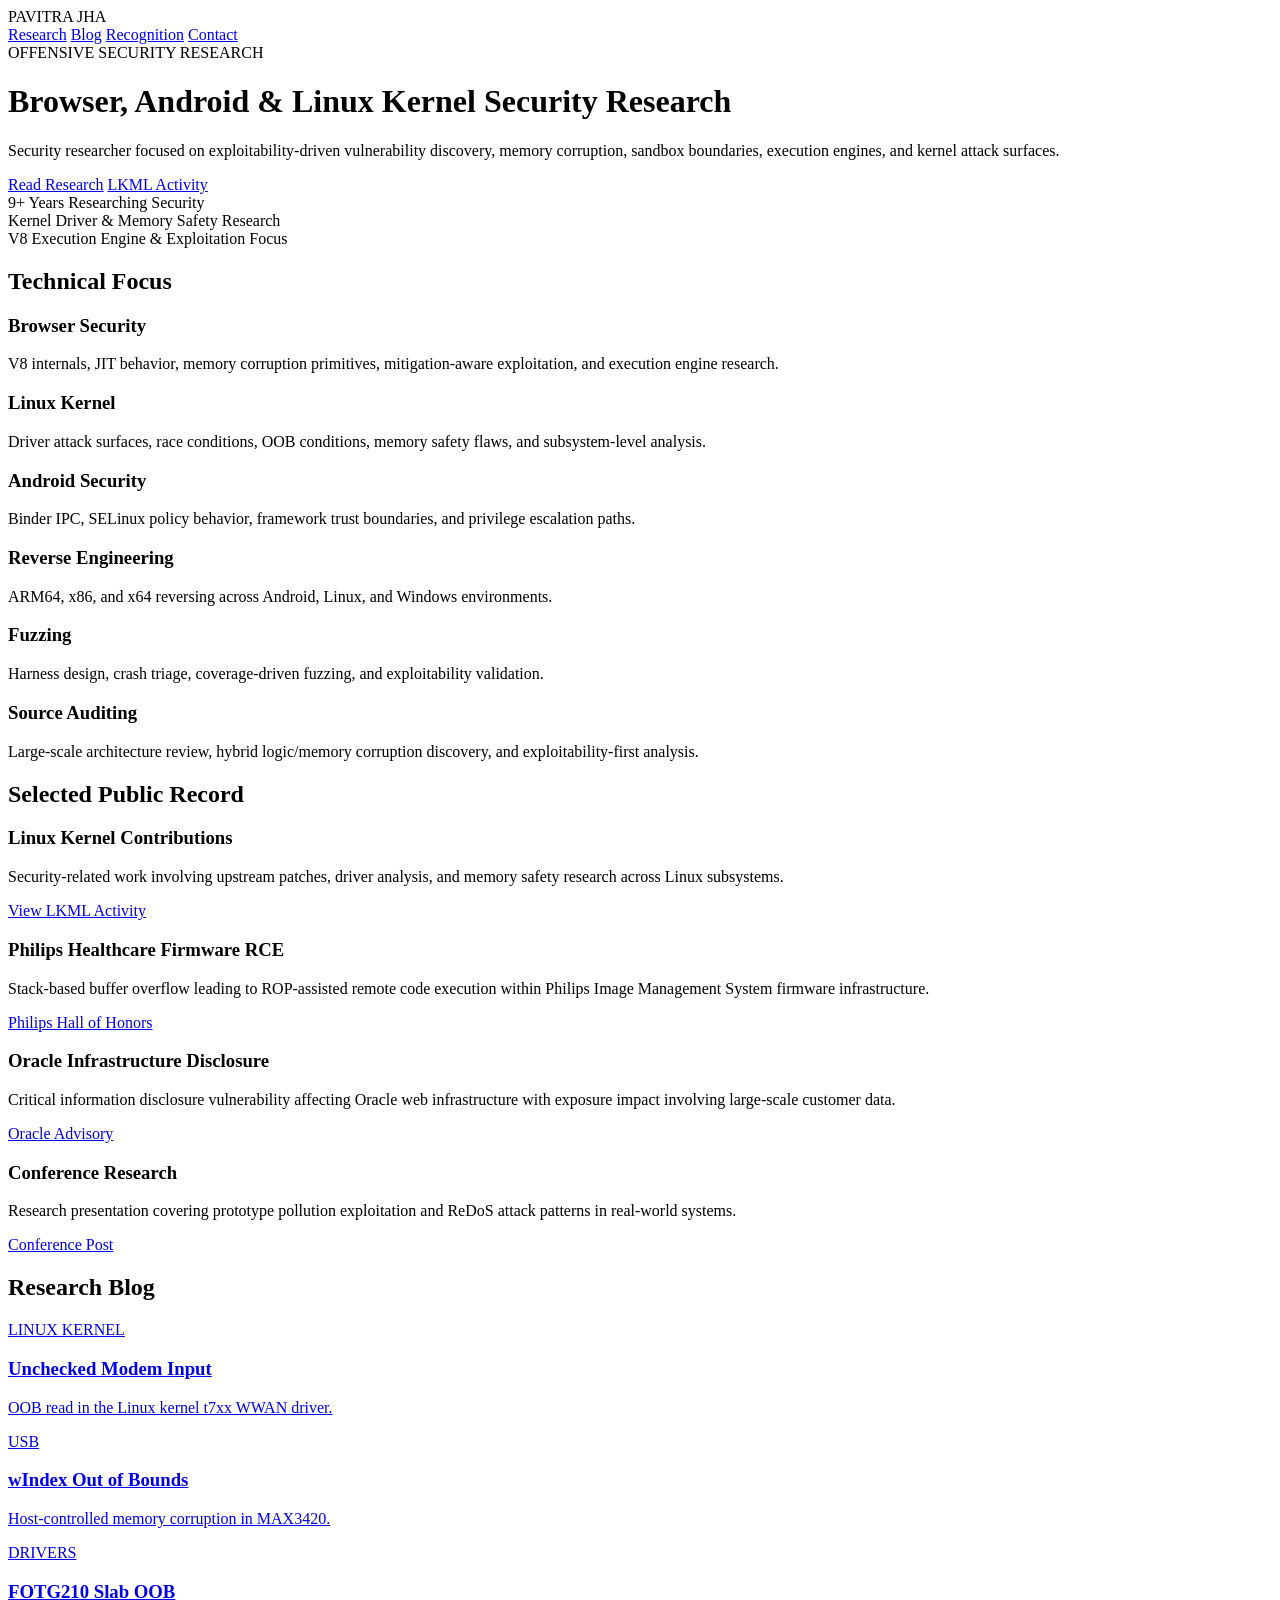
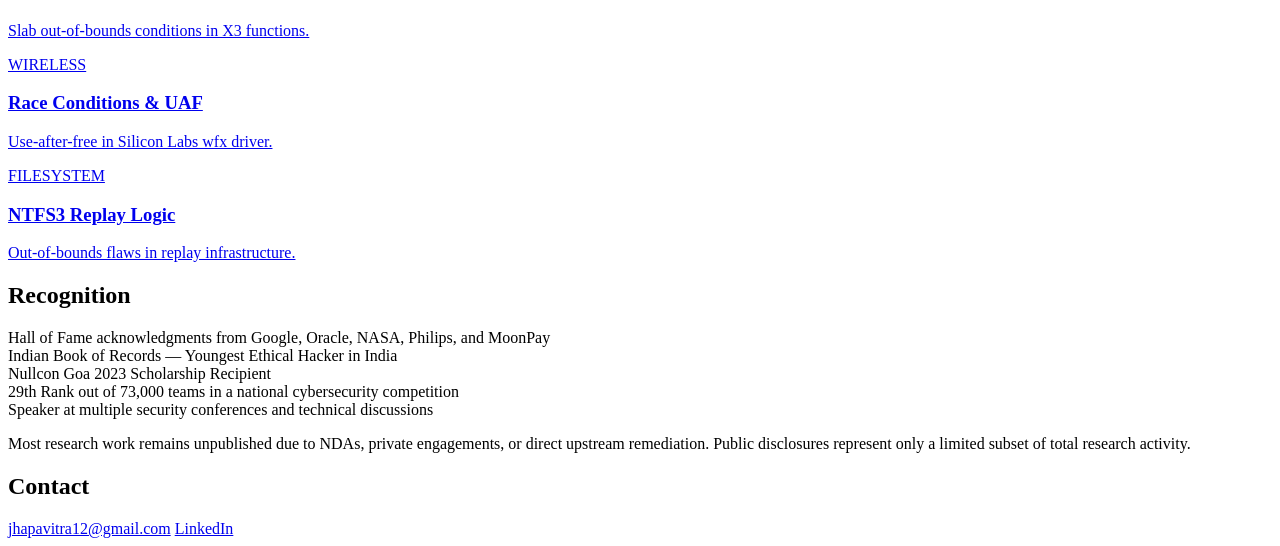
==== index.html @ 178c8b24 "Create index.html" ====
<!DOCTYPE html>
<html lang="en">

<head>
<meta charset="UTF-8" />
<meta name="viewport" content="width=device-width, initial-scale=1.0" />

<title>Pavitra Jha</title>

<link rel="stylesheet" href="style.css" />

<link rel="preconnect" href="https://fonts.googleapis.com">
<link rel="preconnect" href="https://fonts.gstatic.com" crossorigin>

<link href="https://fonts.googleapis.com/css2?family=Inter:wght@400;500;600;700;800&display=swap" rel="stylesheet">
</head>

<body>

<div class="noise"></div>

<div class="container">

<nav>
<div class="logo">PAVITRA JHA</div>

<div class="nav-links">
<a href="#research">Research</a>
<a href="#blog">Blog</a>
<a href="#recognition">Recognition</a>
<a href="#contact">Contact</a>
</div>
</nav>

<header class="hero">

<div class="hero-left">

<div class="tag">
OFFENSIVE SECURITY RESEARCH
</div>

<h1>
Browser, Android & Linux Kernel Security Research
</h1>

<p class="hero-text">
Security researcher focused on exploitability-driven vulnerability discovery,
memory corruption, sandbox boundaries, execution engines, and kernel attack surfaces.
</p>

<div class="hero-buttons">
<a href="#blog" class="primary-btn">Read Research</a>
<a href="https://lore.kernel.org/all/?q=Pavitra+Jha" class="secondary-btn">LKML Activity</a>
</div>

</div>

<div class="hero-right">

<div class="stat-card">
<span class="stat-number">9+</span>
<span class="stat-label">Years Researching Security</span>
</div>

<div class="stat-card">
<span class="stat-number">Kernel</span>
<span class="stat-label">Driver & Memory Safety Research</span>
</div>

<div class="stat-card">
<span class="stat-number">V8</span>
<span class="stat-label">Execution Engine & Exploitation Focus</span>
</div>

</div>

</header>

<section id="research">

<div class="section-title">
<span></span>
<h2>Technical Focus</h2>
</div>

<div class="grid">

<div class="card">
<h3>Browser Security</h3>
<p>
V8 internals, JIT behavior, memory corruption primitives,
mitigation-aware exploitation, and execution engine research.
</p>
</div>

<div class="card">
<h3>Linux Kernel</h3>
<p>
Driver attack surfaces, race conditions, OOB conditions,
memory safety flaws, and subsystem-level analysis.
</p>
</div>

<div class="card">
<h3>Android Security</h3>
<p>
Binder IPC, SELinux policy behavior,
framework trust boundaries, and privilege escalation paths.
</p>
</div>

<div class="card">
<h3>Reverse Engineering</h3>
<p>
ARM64, x86, and x64 reversing across Android,
Linux, and Windows environments.
</p>
</div>

<div class="card">
<h3>Fuzzing</h3>
<p>
Harness design, crash triage,
coverage-driven fuzzing, and exploitability validation.
</p>
</div>

<div class="card">
<h3>Source Auditing</h3>
<p>
Large-scale architecture review,
hybrid logic/memory corruption discovery,
and exploitability-first analysis.
</p>
</div>

</div>

</section>

<section>

<div class="section-title">
<span></span>
<h2>Selected Public Record</h2>
</div>

<div class="timeline">

<div class="timeline-item">
<h3>Linux Kernel Contributions</h3>
<p>
Security-related work involving upstream patches,
driver analysis, and memory safety research across Linux subsystems.
</p>

<a href="https://lore.kernel.org/all/?q=Pavitra+Jha">
View LKML Activity
</a>
</div>

<div class="timeline-item">
<h3>Philips Healthcare Firmware RCE</h3>
<p>
Stack-based buffer overflow leading to ROP-assisted remote code execution
within Philips Image Management System firmware infrastructure.
</p>

<a href="https://www.philips.com/a-w/security/coordinated-vulnerability-disclosure/hall-of-honors.html">
Philips Hall of Honors
</a>
</div>

<div class="timeline-item">
<h3>Oracle Infrastructure Disclosure</h3>
<p>
Critical information disclosure vulnerability affecting Oracle web infrastructure
with exposure impact involving large-scale customer data.
</p>

<a href="https://www.oracle.com/security-alerts/cpujul2024.html">
Oracle Advisory
</a>
</div>

<div class="timeline-item">
<h3>Conference Research</h3>
<p>
Research presentation covering prototype pollution exploitation
and ReDoS attack patterns in real-world systems.
</p>

<a href="https://www.linkedin.com/posts/cybersherlock_cybersecurity-nullmeetmumbai-itminstitute-activity-7195110088628416512-Cg-U">
Conference Post
</a>
</div>

</div>

</section>

<section id="blog">

<div class="section-title">
<span></span>
<h2>Research Blog</h2>
</div>

<div class="blog-grid">

<a class="blog-card" href="blog/t7xx-oob-writeup.html">
<div class="blog-tag">LINUX KERNEL</div>
<h3>Unchecked Modem Input</h3>
<p>OOB read in the Linux kernel t7xx WWAN driver.</p>
</a>

<a class="blog-card" href="blog/max3420-oob-writeup.html">
<div class="blog-tag">USB</div>
<h3>wIndex Out of Bounds</h3>
<p>Host-controlled memory corruption in MAX3420.</p>
</a>

<a class="blog-card" href="blog/fotg210-oob-writeup.html">
<div class="blog-tag">DRIVERS</div>
<h3>FOTG210 Slab OOB</h3>
<p>Slab out-of-bounds conditions in X3 functions.</p>
</a>

<a class="blog-card" href="blog/wfx-use-after-free-writeup.html">
<div class="blog-tag">WIRELESS</div>
<h3>Race Conditions & UAF</h3>
<p>Use-after-free in Silicon Labs wfx driver.</p>
</a>

<a class="blog-card" href="blog/ntfs3-log_replay-oob-writeup.html">
<div class="blog-tag">FILESYSTEM</div>
<h3>NTFS3 Replay Logic</h3>
<p>Out-of-bounds flaws in replay infrastructure.</p>
</a>

</div>

</section>

<section id="recognition">

<div class="section-title">
<span></span>
<h2>Recognition</h2>
</div>

<div class="recognition-list">

<div class="recognition-item">
Hall of Fame acknowledgments from Google, Oracle, NASA, Philips, and MoonPay
</div>

<div class="recognition-item">
Indian Book of Records — Youngest Ethical Hacker in India
</div>

<div class="recognition-item">
Nullcon Goa 2023 Scholarship Recipient
</div>

<div class="recognition-item">
29th Rank out of 73,000 teams in a national cybersecurity competition
</div>

<div class="recognition-item">
Speaker at multiple security conferences and technical discussions
</div>

</div>

</section>

<section class="closing">

<p>
Most research work remains unpublished due to NDAs,
private engagements, or direct upstream remediation.
Public disclosures represent only a limited subset
of total research activity.
</p>

</section>

<footer id="contact">

<h2>Contact</h2>

<div class="footer-links">
<a href="mailto:jhapavitra12@gmail.com">jhapavitra12@gmail.com</a>
<a href="https://linkedin.com/in/cybersherlock">LinkedIn</a>
</div>

</footer>

</div>

</body>
</html>
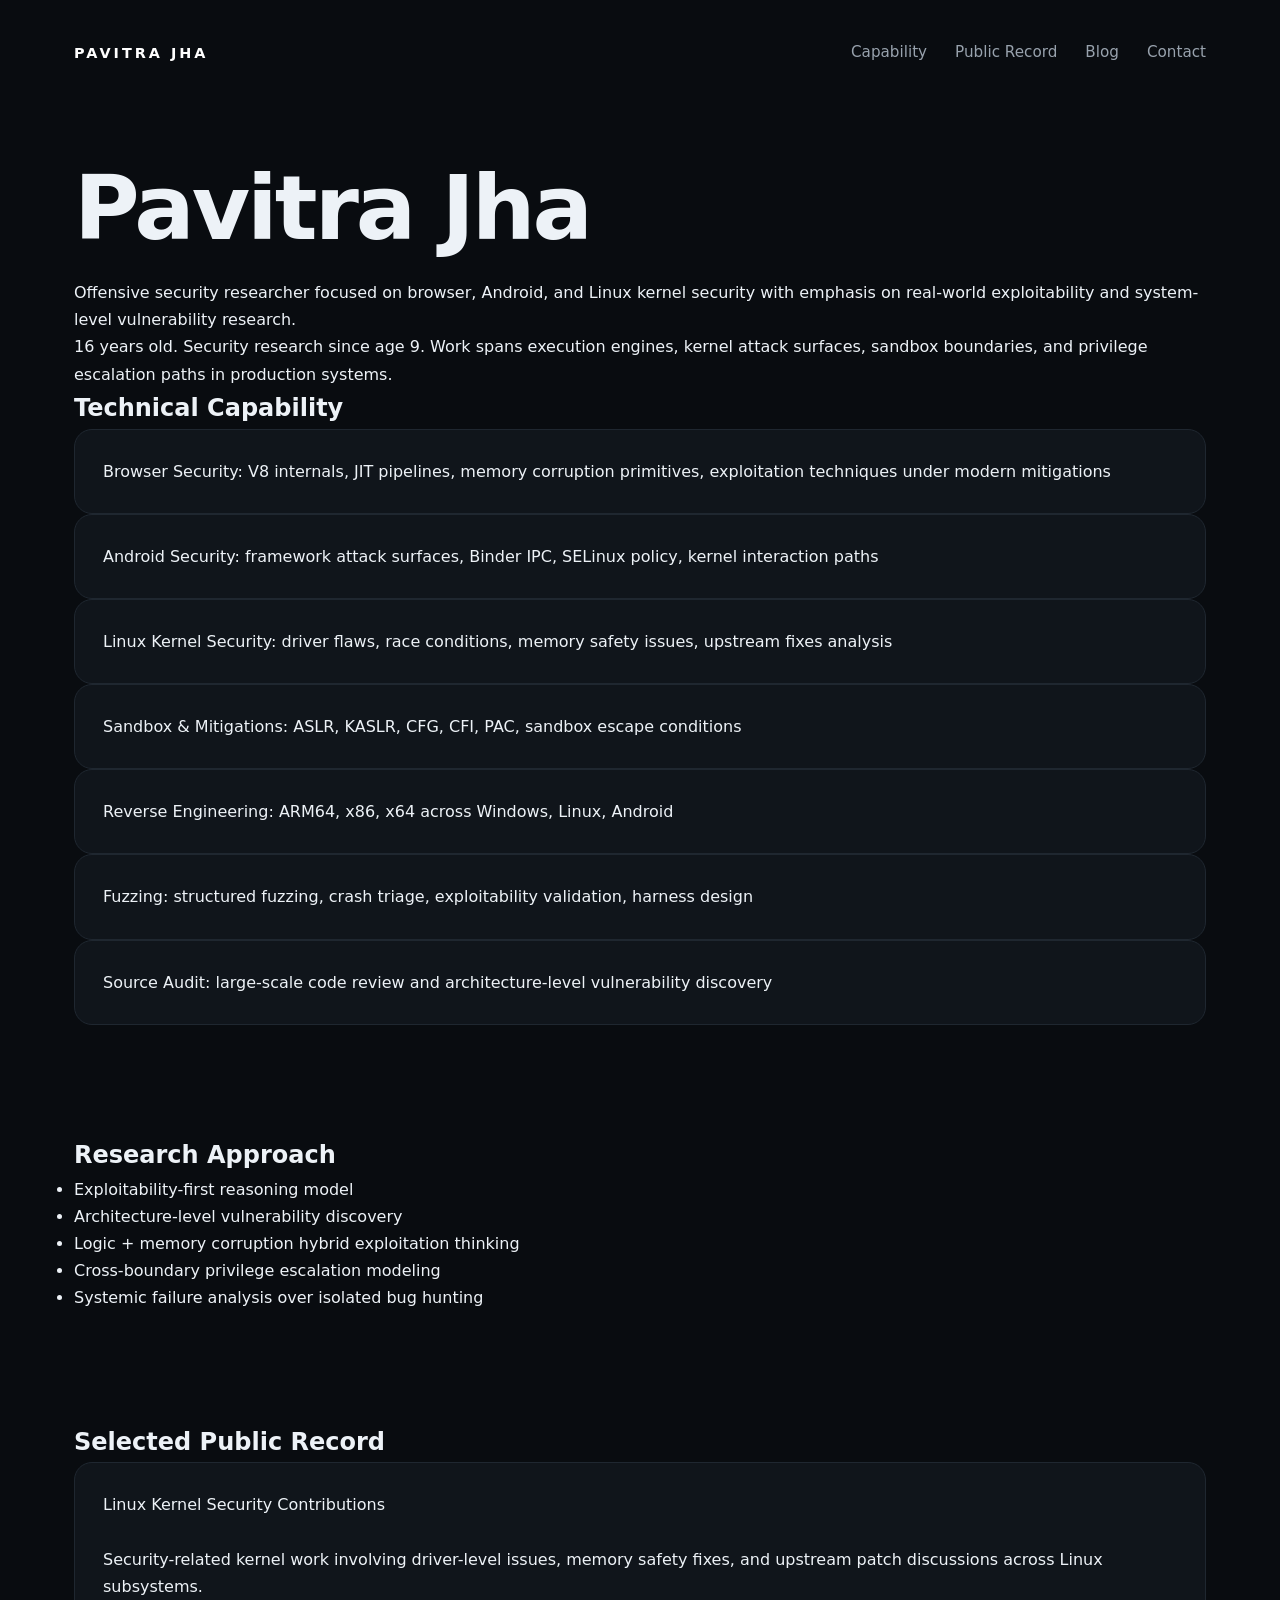
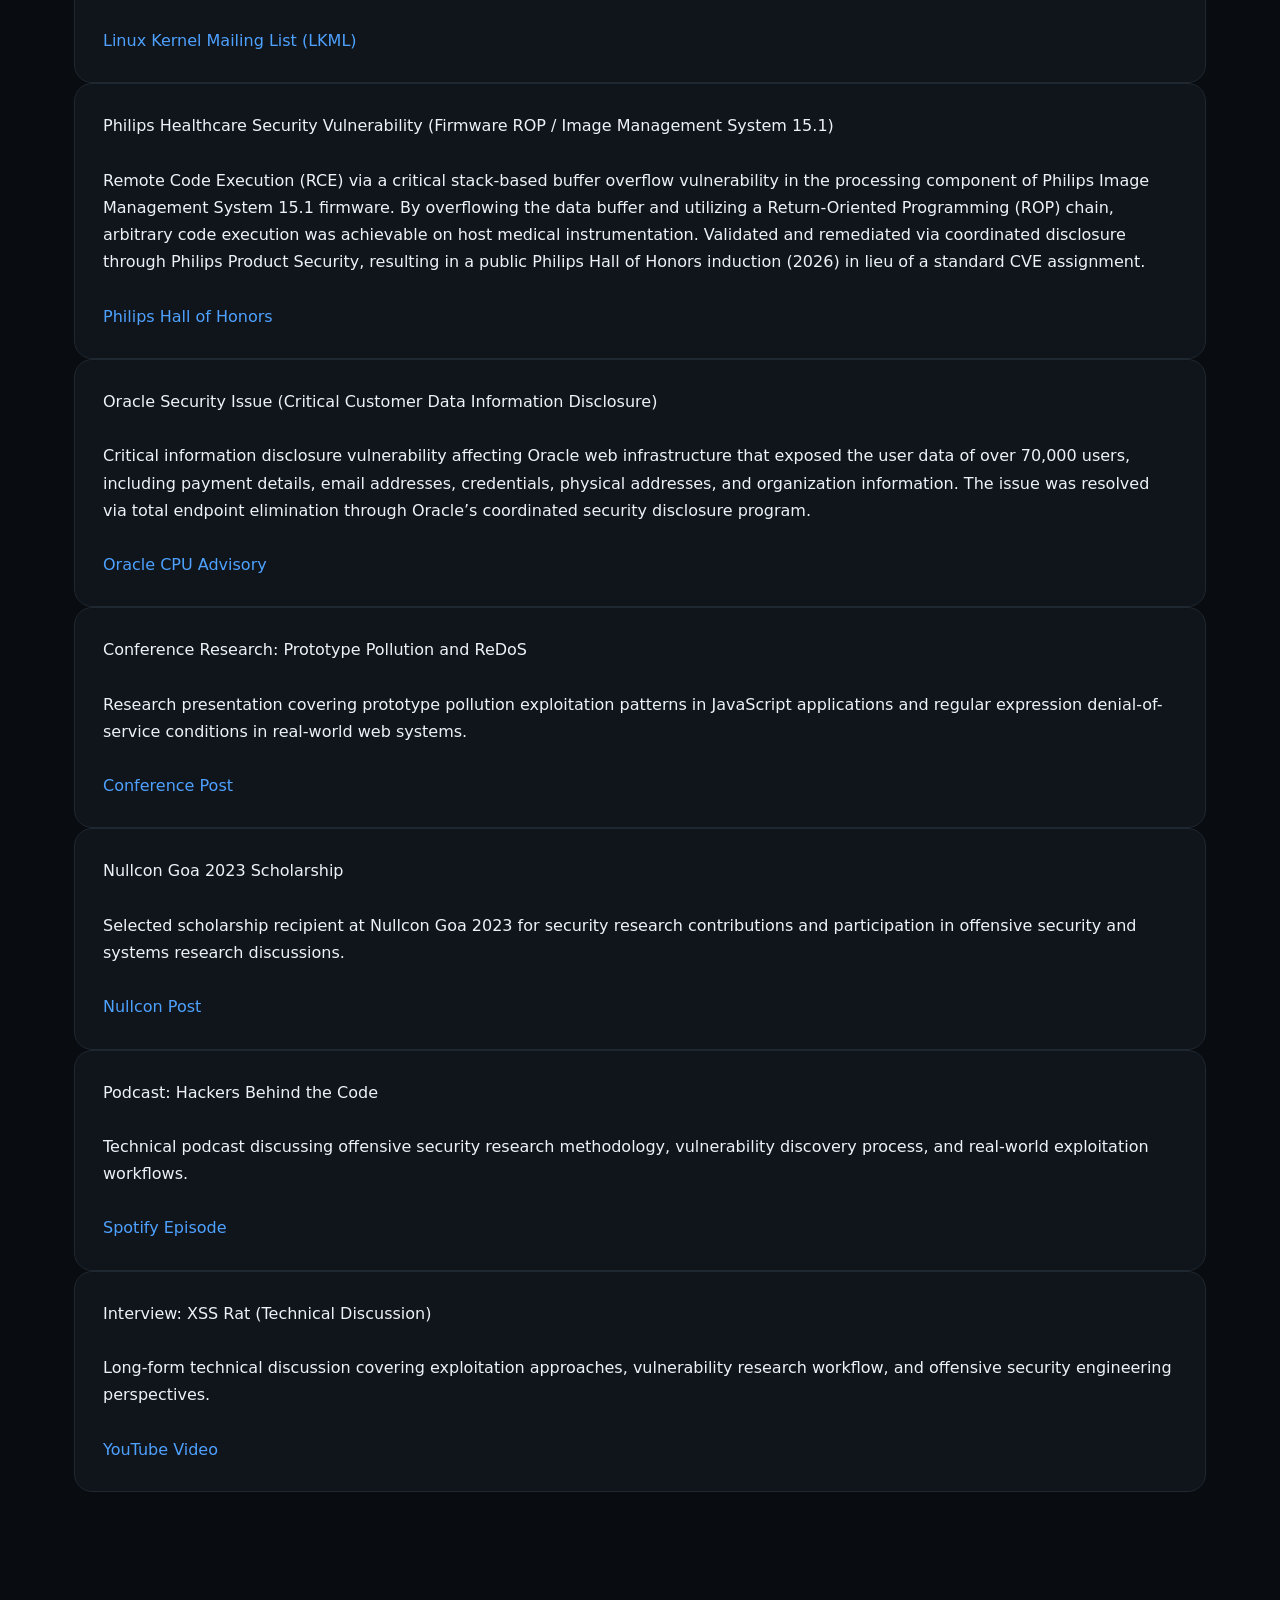
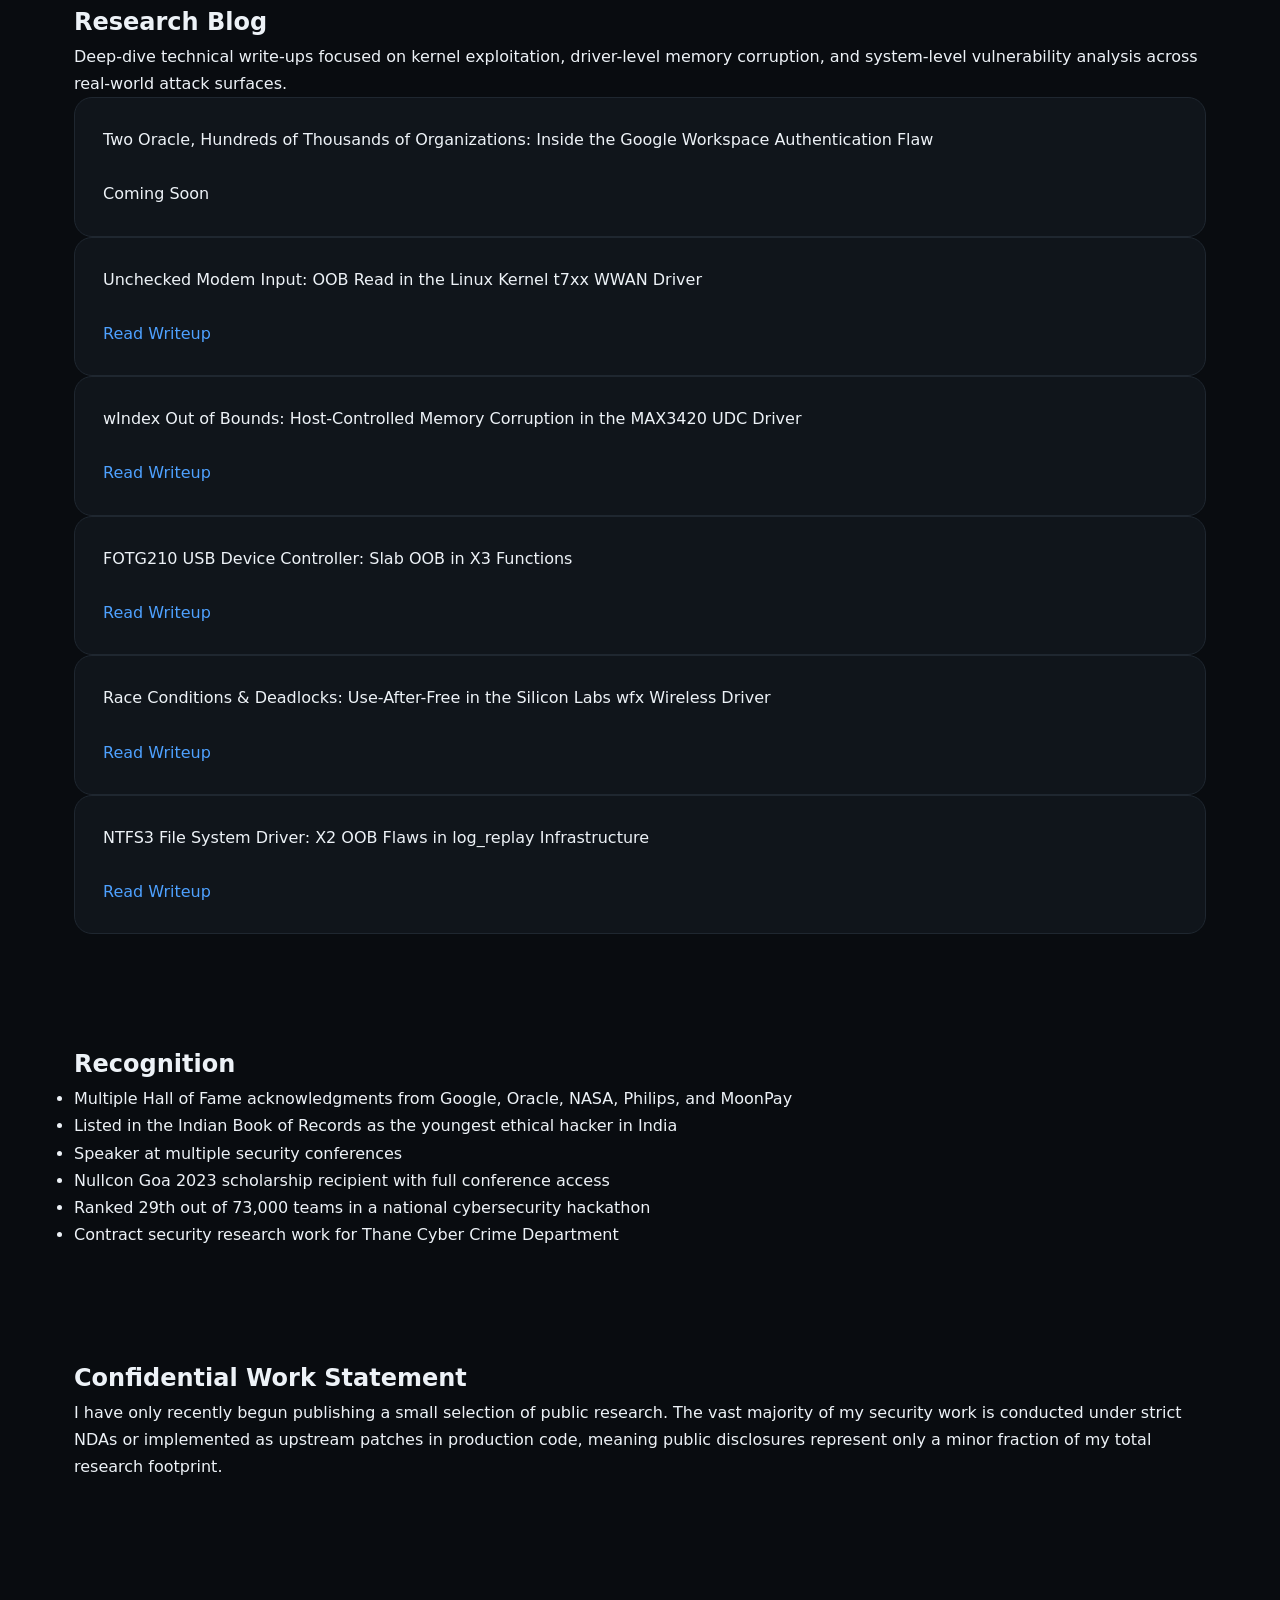
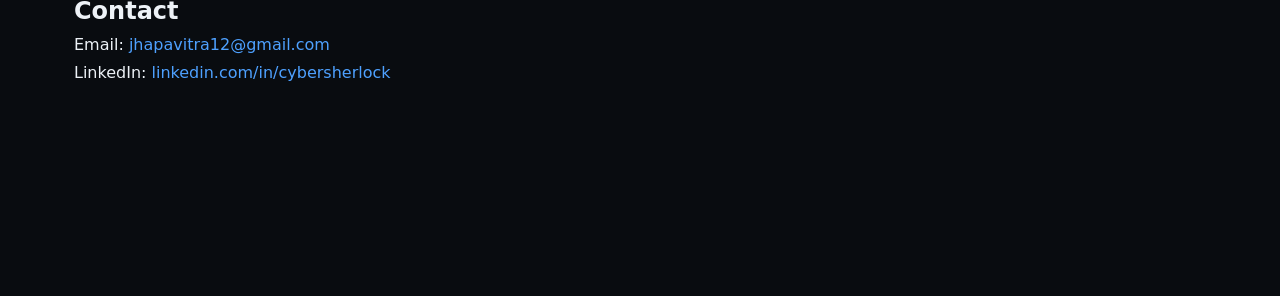
==== commit 3aac983e: "Update index.html" ====
--- a/index.html
+++ b/index.html
@@ -1,17 +1,12 @@
 <!DOCTYPE html>
 <html lang="en">
-
 <head>
 <meta charset="UTF-8" />
 <meta name="viewport" content="width=device-width, initial-scale=1.0" />
-
 <title>Pavitra Jha</title>
-
 <link rel="stylesheet" href="style.css" />
-
 <link rel="preconnect" href="https://fonts.googleapis.com">
 <link rel="preconnect" href="https://fonts.gstatic.com" crossorigin>
-
 <link href="https://fonts.googleapis.com/css2?family=Inter:wght@400;500;600;700;800&display=swap" rel="stylesheet">
 </head>
 
@@ -25,278 +20,175 @@
 <div class="logo">PAVITRA JHA</div>
 
 <div class="nav-links">
-<a href="#research">Research</a>
+<a href="#capability">Capability</a>
+<a href="#record">Public Record</a>
 <a href="#blog">Blog</a>
-<a href="#recognition">Recognition</a>
 <a href="#contact">Contact</a>
 </div>
 </nav>
 
-<header class="hero">
+<header>
+<h1>Pavitra Jha</h1>
 
-<div class="hero-left">
-
-<div class="tag">
-OFFENSIVE SECURITY RESEARCH
-</div>
-
-<h1>
-Browser, Android & Linux Kernel Security Research
-</h1>
-
-<p class="hero-text">
-Security researcher focused on exploitability-driven vulnerability discovery,
-memory corruption, sandbox boundaries, execution engines, and kernel attack surfaces.
+<p class="sub">
+Offensive security researcher focused on browser, Android, and Linux kernel security with emphasis on real-world exploitability and system-level vulnerability research.
 </p>
 
-<div class="hero-buttons">
-<a href="#blog" class="primary-btn">Read Research</a>
-<a href="https://lore.kernel.org/all/?q=Pavitra+Jha" class="secondary-btn">LKML Activity</a>
-</div>
-
-</div>
-
-<div class="hero-right">
-
-<div class="stat-card">
-<span class="stat-number">9+</span>
-<span class="stat-label">Years Researching Security</span>
-</div>
-
-<div class="stat-card">
-<span class="stat-number">Kernel</span>
-<span class="stat-label">Driver & Memory Safety Research</span>
-</div>
-
-<div class="stat-card">
-<span class="stat-number">V8</span>
-<span class="stat-label">Execution Engine & Exploitation Focus</span>
-</div>
-
-</div>
-
+<p class="sub">
+16 years old. Security research since age 9. Work spans execution engines, kernel attack surfaces, sandbox boundaries, and privilege escalation paths in production systems.
+</p>
 </header>
 
-<section id="research">
+<section id="capability">
+<h2>Technical Capability</h2>
 
-<div class="section-title">
-<span></span>
-<h2>Technical Focus</h2>
-</div>
+<div class="card">Browser Security: V8 internals, JIT pipelines, memory corruption primitives, exploitation techniques under modern mitigations</div>
 
-<div class="grid">
+<div class="card">Android Security: framework attack surfaces, Binder IPC, SELinux policy, kernel interaction paths</div>
+
+<div class="card">Linux Kernel Security: driver flaws, race conditions, memory safety issues, upstream fixes analysis</div>
+
+<div class="card">Sandbox & Mitigations: ASLR, KASLR, CFG, CFI, PAC, sandbox escape conditions</div>
+
+<div class="card">Reverse Engineering: ARM64, x86, x64 across Windows, Linux, Android</div>
+
+<div class="card">Fuzzing: structured fuzzing, crash triage, exploitability validation, harness design</div>
+
+<div class="card">Source Audit: large-scale code review and architecture-level vulnerability discovery</div>
+</section>
+
+<section>
+<h2>Research Approach</h2>
+
+<ul>
+<li>Exploitability-first reasoning model</li>
+<li>Architecture-level vulnerability discovery</li>
+<li>Logic + memory corruption hybrid exploitation thinking</li>
+<li>Cross-boundary privilege escalation modeling</li>
+<li>Systemic failure analysis over isolated bug hunting</li>
+</ul>
+</section>
+
+<section id="record">
+<h2>Selected Public Record</h2>
 
 <div class="card">
-<h3>Browser Security</h3>
-<p>
-V8 internals, JIT behavior, memory corruption primitives,
-mitigation-aware exploitation, and execution engine research.
-</p>
+Linux Kernel Security Contributions<br><br>
+Security-related kernel work involving driver-level issues, memory safety fixes, and upstream patch discussions across Linux subsystems.<br><br>
+<a href="https://lore.kernel.org/all/?q=Pavitra+Jha">Linux Kernel Mailing List (LKML)</a>
 </div>
 
 <div class="card">
-<h3>Linux Kernel</h3>
-<p>
-Driver attack surfaces, race conditions, OOB conditions,
-memory safety flaws, and subsystem-level analysis.
-</p>
+Philips Healthcare Security Vulnerability (Firmware ROP / Image Management System 15.1)<br><br>
+Remote Code Execution (RCE) via a critical stack-based buffer overflow vulnerability in the processing component of Philips Image Management System 15.1 firmware. By overflowing the data buffer and utilizing a Return-Oriented Programming (ROP) chain, arbitrary code execution was achievable on host medical instrumentation. Validated and remediated via coordinated disclosure through Philips Product Security, resulting in a public Philips Hall of Honors induction (2026) in lieu of a standard CVE assignment.<br><br>
+<a href="https://www.philips.com/a-w/security/coordinated-vulnerability-disclosure/hall-of-honors.html">Philips Hall of Honors</a>
 </div>
 
 <div class="card">
-<h3>Android Security</h3>
-<p>
-Binder IPC, SELinux policy behavior,
-framework trust boundaries, and privilege escalation paths.
-</p>
+Oracle Security Issue (Critical Customer Data Information Disclosure)<br><br>
+Critical information disclosure vulnerability affecting Oracle web infrastructure that exposed the user data of over 70,000 users, including payment details, email addresses, credentials, physical addresses, and organization information. The issue was resolved via total endpoint elimination through Oracle’s coordinated security disclosure program.<br><br>
+<a href="https://www.oracle.com/security-alerts/cpujul2024.html">Oracle CPU Advisory</a>
 </div>
 
 <div class="card">
-<h3>Reverse Engineering</h3>
-<p>
-ARM64, x86, and x64 reversing across Android,
-Linux, and Windows environments.
-</p>
+Conference Research: Prototype Pollution and ReDoS<br><br>
+Research presentation covering prototype pollution exploitation patterns in JavaScript applications and regular expression denial-of-service conditions in real-world web systems.<br><br>
+<a href="https://www.linkedin.com/posts/cybersherlock_cybersecurity-nullmeetmumbai-itminstitute-activity-7195110088628416512-Cg-U">Conference Post</a>
 </div>
 
 <div class="card">
-<h3>Fuzzing</h3>
-<p>
-Harness design, crash triage,
-coverage-driven fuzzing, and exploitability validation.
-</p>
+Nullcon Goa 2023 Scholarship<br><br>
+Selected scholarship recipient at Nullcon Goa 2023 for security research contributions and participation in offensive security and systems research discussions.<br><br>
+<a href="https://www.linkedin.com/posts/nullcon_nullcongoa2023-infosec-conference-activity-7102622075843993600-64dZ">Nullcon Post</a>
 </div>
 
 <div class="card">
-<h3>Source Auditing</h3>
-<p>
-Large-scale architecture review,
-hybrid logic/memory corruption discovery,
-and exploitability-first analysis.
-</p>
+Podcast: Hackers Behind the Code<br><br>
+Technical podcast discussing offensive security research methodology, vulnerability discovery process, and real-world exploitation workflows.<br><br>
+<a href="https://open.spotify.com/episode/4q6rhJsXgfwRTaq5ts32MN">Spotify Episode</a>
 </div>
 
+<div class="card">
+Interview: XSS Rat (Technical Discussion)<br><br>
+Long-form technical discussion covering exploitation approaches, vulnerability research workflow, and offensive security engineering perspectives.<br><br>
+<a href="https://www.youtube.com/watch?v=K3DENG8kdYA">YouTube Video</a>
+</div>
+</section>
+
+<section id="blog">
+<h2>Research Blog</h2>
+
+<p>
+Deep-dive technical write-ups focused on kernel exploitation, driver-level memory corruption, and system-level vulnerability analysis across real-world attack surfaces.
+</p>
+
+<div class="card">
+Two Oracle, Hundreds of Thousands of Organizations: Inside the Google Workspace Authentication Flaw<br><br>
+Coming Soon
 </div>
 
+<div class="card">
+Unchecked Modem Input: OOB Read in the Linux Kernel t7xx WWAN Driver<br><br>
+<a href="blog/t7xx-oob-writeup.html">Read Writeup</a>
+</div>
+
+<div class="card">
+wIndex Out of Bounds: Host-Controlled Memory Corruption in the MAX3420 UDC Driver<br><br>
+<a href="blog/max3420-oob-writeup.html">Read Writeup</a>
+</div>
+
+<div class="card">
+FOTG210 USB Device Controller: Slab OOB in X3 Functions<br><br>
+<a href="blog/fotg210-oob-writeup.html">Read Writeup</a>
+</div>
+
+<div class="card">
+Race Conditions & Deadlocks: Use-After-Free in the Silicon Labs wfx Wireless Driver<br><br>
+<a href="blog/wfx-use-after-free-writeup.html">Read Writeup</a>
+</div>
+
+<div class="card">
+NTFS3 File System Driver: X2 OOB Flaws in log_replay Infrastructure<br><br>
+<a href="blog/ntfs3-log_replay-oob-writeup.html">Read Writeup</a>
+</div>
 </section>
 
 <section>
+<h2>Recognition</h2>
 
-<div class="section-title">
-<span></span>
-<h2>Selected Public Record</h2>
-</div>
+<ul>
+<li>Multiple Hall of Fame acknowledgments from Google, Oracle, NASA, Philips, and MoonPay</li>
+<li>Listed in the Indian Book of Records as the youngest ethical hacker in India</li>
+<li>Speaker at multiple security conferences</li>
+<li>Nullcon Goa 2023 scholarship recipient with full conference access</li>
+<li>Ranked 29th out of 73,000 teams in a national cybersecurity hackathon</li>
+<li>Contract security research work for Thane Cyber Crime Department</li>
+</ul>
+</section>
 
-<div class="timeline">
+<section>
+<h2>Confidential Work Statement</h2>
 
-<div class="timeline-item">
-<h3>Linux Kernel Contributions</h3>
 <p>
-Security-related work involving upstream patches,
-driver analysis, and memory safety research across Linux subsystems.
+I have only recently begun publishing a small selection of public research. The vast majority of my security work is 
+conducted under strict NDAs or implemented as upstream patches in production code, meaning public disclosures represent 
+only a minor fraction of my total research footprint.
+</p>
+</section>
+
+<section id="contact">
+<h2>Contact</h2>
+
+<p>
+Email:
+<a href="mailto:jhapavitra12@gmail.com">jhapavitra12@gmail.com</a>
 </p>
 
-<a href="https://lore.kernel.org/all/?q=Pavitra+Jha">
-View LKML Activity
-</a>
-</div>
-
-<div class="timeline-item">
-<h3>Philips Healthcare Firmware RCE</h3>
 <p>
-Stack-based buffer overflow leading to ROP-assisted remote code execution
-within Philips Image Management System firmware infrastructure.
+LinkedIn:
+<a href="https://linkedin.com/in/cybersherlock">linkedin.com/in/cybersherlock</a>
 </p>
-
-<a href="https://www.philips.com/a-w/security/coordinated-vulnerability-disclosure/hall-of-honors.html">
-Philips Hall of Honors
-</a>
-</div>
-
-<div class="timeline-item">
-<h3>Oracle Infrastructure Disclosure</h3>
-<p>
-Critical information disclosure vulnerability affecting Oracle web infrastructure
-with exposure impact involving large-scale customer data.
-</p>
-
-<a href="https://www.oracle.com/security-alerts/cpujul2024.html">
-Oracle Advisory
-</a>
-</div>
-
-<div class="timeline-item">
-<h3>Conference Research</h3>
-<p>
-Research presentation covering prototype pollution exploitation
-and ReDoS attack patterns in real-world systems.
-</p>
-
-<a href="https://www.linkedin.com/posts/cybersherlock_cybersecurity-nullmeetmumbai-itminstitute-activity-7195110088628416512-Cg-U">
-Conference Post
-</a>
-</div>
-
-</div>
-
 </section>
-
-<section id="blog">
-
-<div class="section-title">
-<span></span>
-<h2>Research Blog</h2>
-</div>
-
-<div class="blog-grid">
-
-<a class="blog-card" href="blog/t7xx-oob-writeup.html">
-<div class="blog-tag">LINUX KERNEL</div>
-<h3>Unchecked Modem Input</h3>
-<p>OOB read in the Linux kernel t7xx WWAN driver.</p>
-</a>
-
-<a class="blog-card" href="blog/max3420-oob-writeup.html">
-<div class="blog-tag">USB</div>
-<h3>wIndex Out of Bounds</h3>
-<p>Host-controlled memory corruption in MAX3420.</p>
-</a>
-
-<a class="blog-card" href="blog/fotg210-oob-writeup.html">
-<div class="blog-tag">DRIVERS</div>
-<h3>FOTG210 Slab OOB</h3>
-<p>Slab out-of-bounds conditions in X3 functions.</p>
-</a>
-
-<a class="blog-card" href="blog/wfx-use-after-free-writeup.html">
-<div class="blog-tag">WIRELESS</div>
-<h3>Race Conditions & UAF</h3>
-<p>Use-after-free in Silicon Labs wfx driver.</p>
-</a>
-
-<a class="blog-card" href="blog/ntfs3-log_replay-oob-writeup.html">
-<div class="blog-tag">FILESYSTEM</div>
-<h3>NTFS3 Replay Logic</h3>
-<p>Out-of-bounds flaws in replay infrastructure.</p>
-</a>
-
-</div>
-
-</section>
-
-<section id="recognition">
-
-<div class="section-title">
-<span></span>
-<h2>Recognition</h2>
-</div>
-
-<div class="recognition-list">
-
-<div class="recognition-item">
-Hall of Fame acknowledgments from Google, Oracle, NASA, Philips, and MoonPay
-</div>
-
-<div class="recognition-item">
-Indian Book of Records — Youngest Ethical Hacker in India
-</div>
-
-<div class="recognition-item">
-Nullcon Goa 2023 Scholarship Recipient
-</div>
-
-<div class="recognition-item">
-29th Rank out of 73,000 teams in a national cybersecurity competition
-</div>
-
-<div class="recognition-item">
-Speaker at multiple security conferences and technical discussions
-</div>
-
-</div>
-
-</section>
-
-<section class="closing">
-
-<p>
-Most research work remains unpublished due to NDAs,
-private engagements, or direct upstream remediation.
-Public disclosures represent only a limited subset
-of total research activity.
-</p>
-
-</section>
-
-<footer id="contact">
-
-<h2>Contact</h2>
-
-<div class="footer-links">
-<a href="mailto:jhapavitra12@gmail.com">jhapavitra12@gmail.com</a>
-<a href="https://linkedin.com/in/cybersherlock">LinkedIn</a>
-</div>
-
-</footer>
 
 </div>
 
--- a/style.css
+++ b/style.css
@@ -0,0 +1,526 @@
+:root {
+
+--bg: #090c10;
+--panel: #10151b;
+--panel-hover: #151b22;
+
+--border: #1f2730;
+
+--text: #edf2f7;
+--muted: #98a2ad;
+
+--accent: #4ea1ff;
+
+--max-width: 1180px;
+}
+
+* {
+margin: 0;
+padding: 0;
+box-sizing: border-box;
+}
+
+html {
+scroll-behavior: smooth;
+}
+
+body {
+
+background: var(--bg);
+color: var(--text);
+
+font-family:
+'Inter',
+system-ui,
+sans-serif;
+
+line-height: 1.7;
+
+-webkit-font-smoothing: antialiased;
+}
+
+.noise {
+
+position: fixed;
+inset: 0;
+
+pointer-events: none;
+
+opacity: 0.03;
+
+background-image:
+radial-gradient(#ffffff 0.5px, transparent 0.5px);
+
+background-size: 6px 6px;
+}
+
+.container {
+
+max-width: var(--max-width);
+
+margin: auto;
+
+padding: 40px 24px 100px;
+}
+
+/* =========================
+NAV
+========================= */
+
+nav {
+
+display: flex;
+justify-content: space-between;
+align-items: center;
+
+margin-bottom: 100px;
+}
+
+.logo {
+
+font-size: 0.9rem;
+font-weight: 700;
+
+letter-spacing: 3px;
+
+color: white;
+}
+
+.nav-links {
+
+display: flex;
+gap: 28px;
+}
+
+.nav-links a {
+
+color: var(--muted);
+
+text-decoration: none;
+
+font-size: 0.95rem;
+
+transition: 0.2s ease;
+}
+
+.nav-links a:hover {
+color: white;
+}
+
+/* =========================
+HERO
+========================= */
+
+.hero {
+
+display: grid;
+grid-template-columns: 1.3fr 0.7fr;
+gap: 60px;
+
+align-items: center;
+
+margin-bottom: 120px;
+}
+
+.tag {
+
+display: inline-block;
+
+padding: 8px 12px;
+
+border: 1px solid var(--border);
+
+border-radius: 999px;
+
+font-size: 0.75rem;
+
+letter-spacing: 2px;
+
+color: var(--accent);
+
+margin-bottom: 28px;
+}
+
+h1 {
+
+font-size: clamp(3.5rem, 7vw, 6rem);
+
+line-height: 0.95;
+
+letter-spacing: -3px;
+
+margin-bottom: 28px;
+}
+
+.hero-text {
+
+font-size: 1.15rem;
+
+color: var(--muted);
+
+max-width: 720px;
+
+margin-bottom: 36px;
+}
+
+.hero-buttons {
+
+display: flex;
+gap: 18px;
+flex-wrap: wrap;
+}
+
+.primary-btn,
+.secondary-btn {
+
+padding: 14px 22px;
+
+border-radius: 12px;
+
+text-decoration: none;
+
+font-weight: 600;
+
+transition: 0.2s ease;
+}
+
+.primary-btn {
+
+background: var(--accent);
+color: black;
+}
+
+.primary-btn:hover {
+
+transform: translateY(-2px);
+}
+
+.secondary-btn {
+
+border: 1px solid var(--border);
+
+color: white;
+}
+
+.secondary-btn:hover {
+
+background: var(--panel);
+}
+
+/* =========================
+STATS
+========================= */
+
+.hero-right {
+
+display: flex;
+flex-direction: column;
+gap: 18px;
+}
+
+.stat-card {
+
+background: var(--panel);
+
+border: 1px solid var(--border);
+
+padding: 28px;
+
+border-radius: 18px;
+}
+
+.stat-number {
+
+display: block;
+
+font-size: 2rem;
+font-weight: 800;
+
+margin-bottom: 6px;
+}
+
+.stat-label {
+
+color: var(--muted);
+}
+
+/* =========================
+SECTION
+========================= */
+
+section {
+
+margin-bottom: 110px;
+}
+
+.section-title {
+
+display: flex;
+align-items: center;
+
+gap: 14px;
+
+margin-bottom: 34px;
+}
+
+.section-title span {
+
+width: 50px;
+height: 1px;
+
+background: var(--accent);
+}
+
+.section-title h2 {
+
+font-size: 0.95rem;
+
+letter-spacing: 2px;
+
+text-transform: uppercase;
+
+color: var(--accent);
+}
+
+/* =========================
+GRID
+========================= */
+
+.grid {
+
+display: grid;
+
+grid-template-columns: repeat(auto-fit, minmax(280px, 1fr));
+
+gap: 18px;
+}
+
+.card {
+
+background: var(--panel);
+
+border: 1px solid var(--border);
+
+padding: 28px;
+
+border-radius: 18px;
+
+transition: 0.2s ease;
+}
+
+.card:hover {
+
+transform: translateY(-4px);
+
+background: var(--panel-hover);
+
+border-color: #2f3b48;
+}
+
+.card h3 {
+
+margin-bottom: 12px;
+
+font-size: 1.1rem;
+}
+
+.card p {
+
+color: var(--muted);
+}
+
+/* =========================
+TIMELINE
+========================= */
+
+.timeline {
+
+display: flex;
+flex-direction: column;
+gap: 22px;
+}
+
+.timeline-item {
+
+background: var(--panel);
+
+border-left: 3px solid var(--accent);
+
+padding: 28px;
+
+border-radius: 0 18px 18px 0;
+}
+
+.timeline-item h3 {
+
+margin-bottom: 12px;
+}
+
+.timeline-item p {
+
+color: var(--muted);
+
+margin-bottom: 14px;
+}
+
+/* =========================
+BLOG
+========================= */
+
+.blog-grid {
+
+display: grid;
+
+grid-template-columns: repeat(auto-fit, minmax(280px, 1fr));
+
+gap: 20px;
+}
+
+.blog-card {
+
+background: var(--panel);
+
+border: 1px solid var(--border);
+
+border-radius: 18px;
+
+padding: 28px;
+
+text-decoration: none;
+
+transition: 0.2s ease;
+}
+
+.blog-card:hover {
+
+transform: translateY(-4px);
+
+border-color: var(--accent);
+}
+
+.blog-tag {
+
+font-size: 0.75rem;
+
+letter-spacing: 2px;
+
+color: var(--accent);
+
+margin-bottom: 14px;
+}
+
+.blog-card h3 {
+
+color: white;
+
+margin-bottom: 12px;
+}
+
+.blog-card p {
+
+color: var(--muted);
+}
+
+/* =========================
+RECOGNITION
+========================= */
+
+.recognition-list {
+
+display: flex;
+flex-direction: column;
+gap: 14px;
+}
+
+.recognition-item {
+
+padding: 18px 22px;
+
+border: 1px solid var(--border);
+
+border-radius: 14px;
+
+background: var(--panel);
+
+color: var(--muted);
+}
+
+/* =========================
+CLOSING
+========================= */
+
+.closing {
+
+padding: 36px;
+
+background: linear-gradient(
+180deg,
+rgba(255,255,255,0.02),
+rgba(255,255,255,0.01)
+);
+
+border: 1px solid var(--border);
+
+border-radius: 22px;
+}
+
+.closing p {
+
+max-width: 850px;
+
+color: var(--muted);
+}
+
+/* =========================
+FOOTER
+========================= */
+
+footer {
+
+padding-top: 20px;
+
+border-top: 1px solid var(--border);
+}
+
+footer h2 {
+
+margin-bottom: 20px;
+}
+
+.footer-links {
+
+display: flex;
+gap: 24px;
+flex-wrap: wrap;
+}
+a {
+color: var(--accent);
+text-decoration: none;
+}
+/* =========================
+MOBILE
+========================= */
+@media (max-width: 900px) {
+.hero {
+grid-template-columns: 1fr;
+}
+nav {
+flex-direction: column;
+align-items: flex-start;
+gap: 18px;
+}
+h1 {
+font-size: 4rem;
+}
+}
+@media (max-width: 600px) {
+.container {
+padding: 28px 18px 80px;
+}
+h1 {
+font-size: 3rem;
+}
+.hero {
+margin-bottom: 90px;
+}
+}
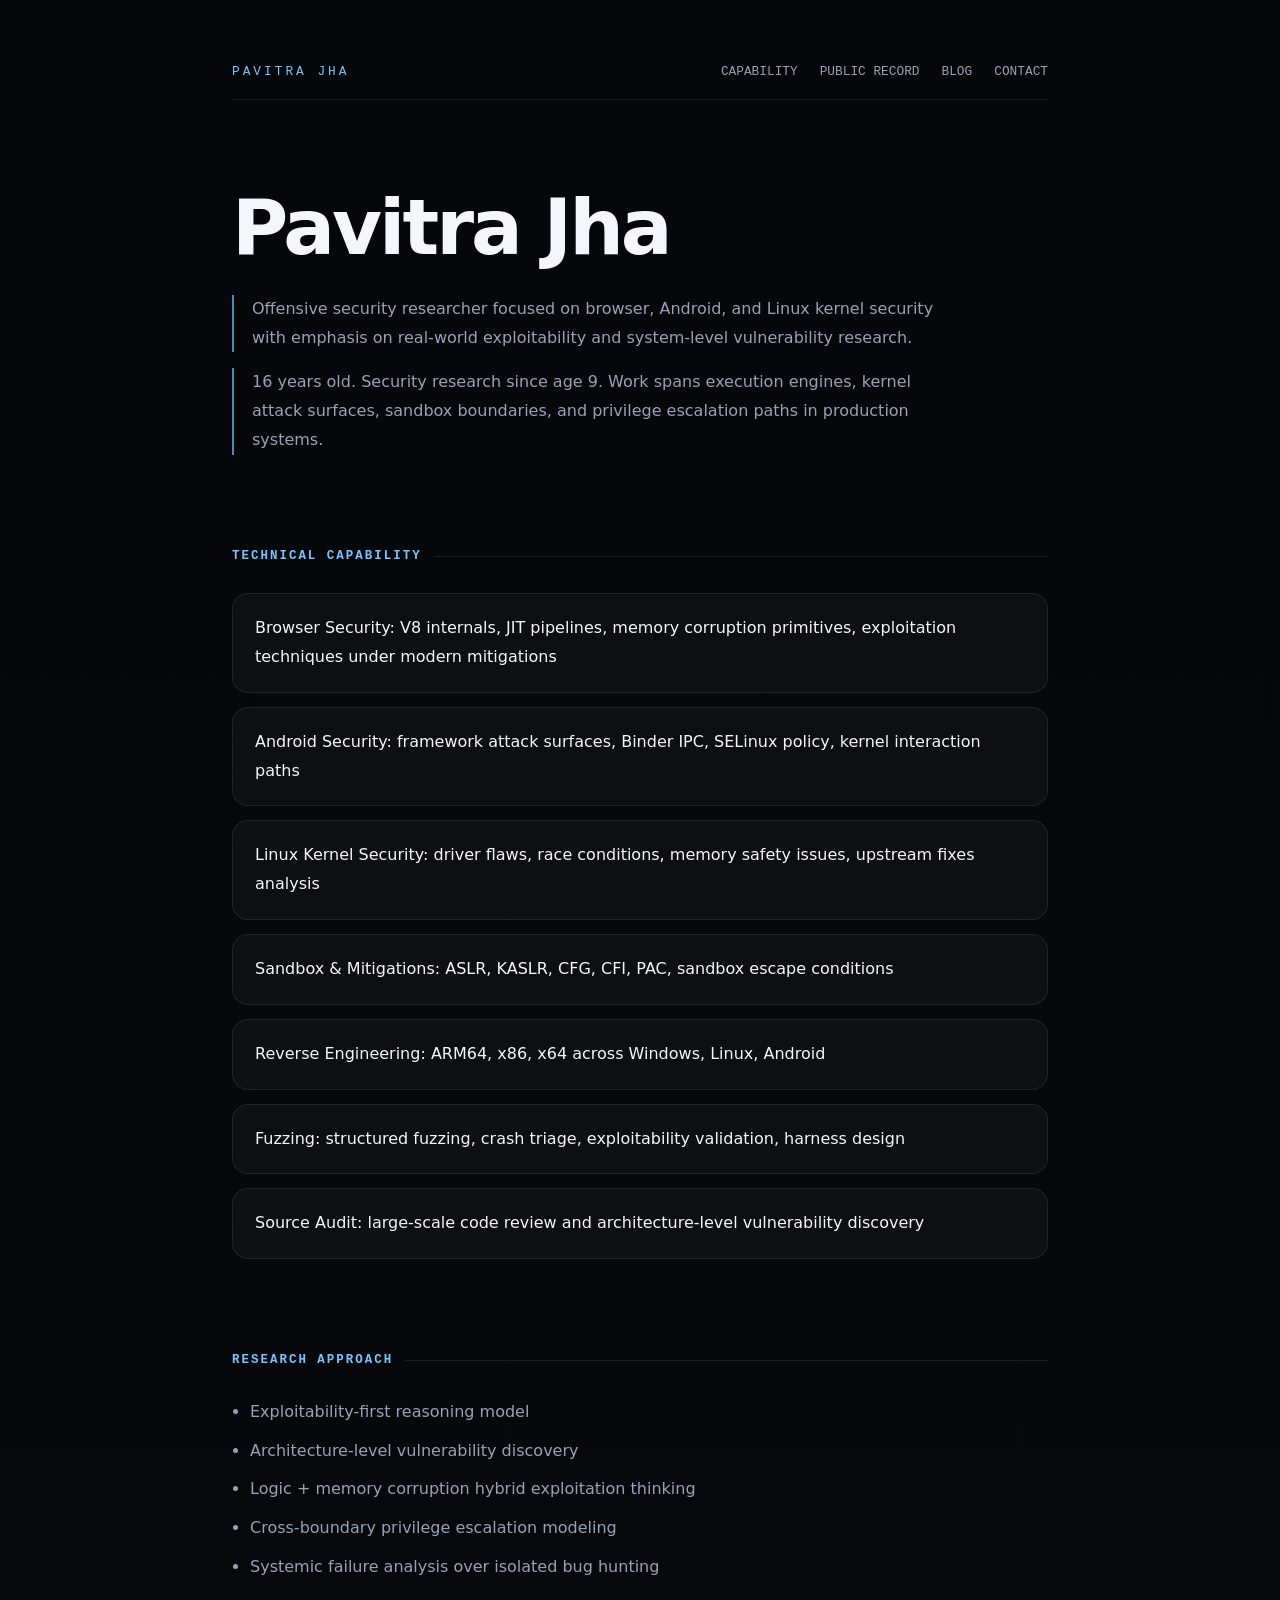
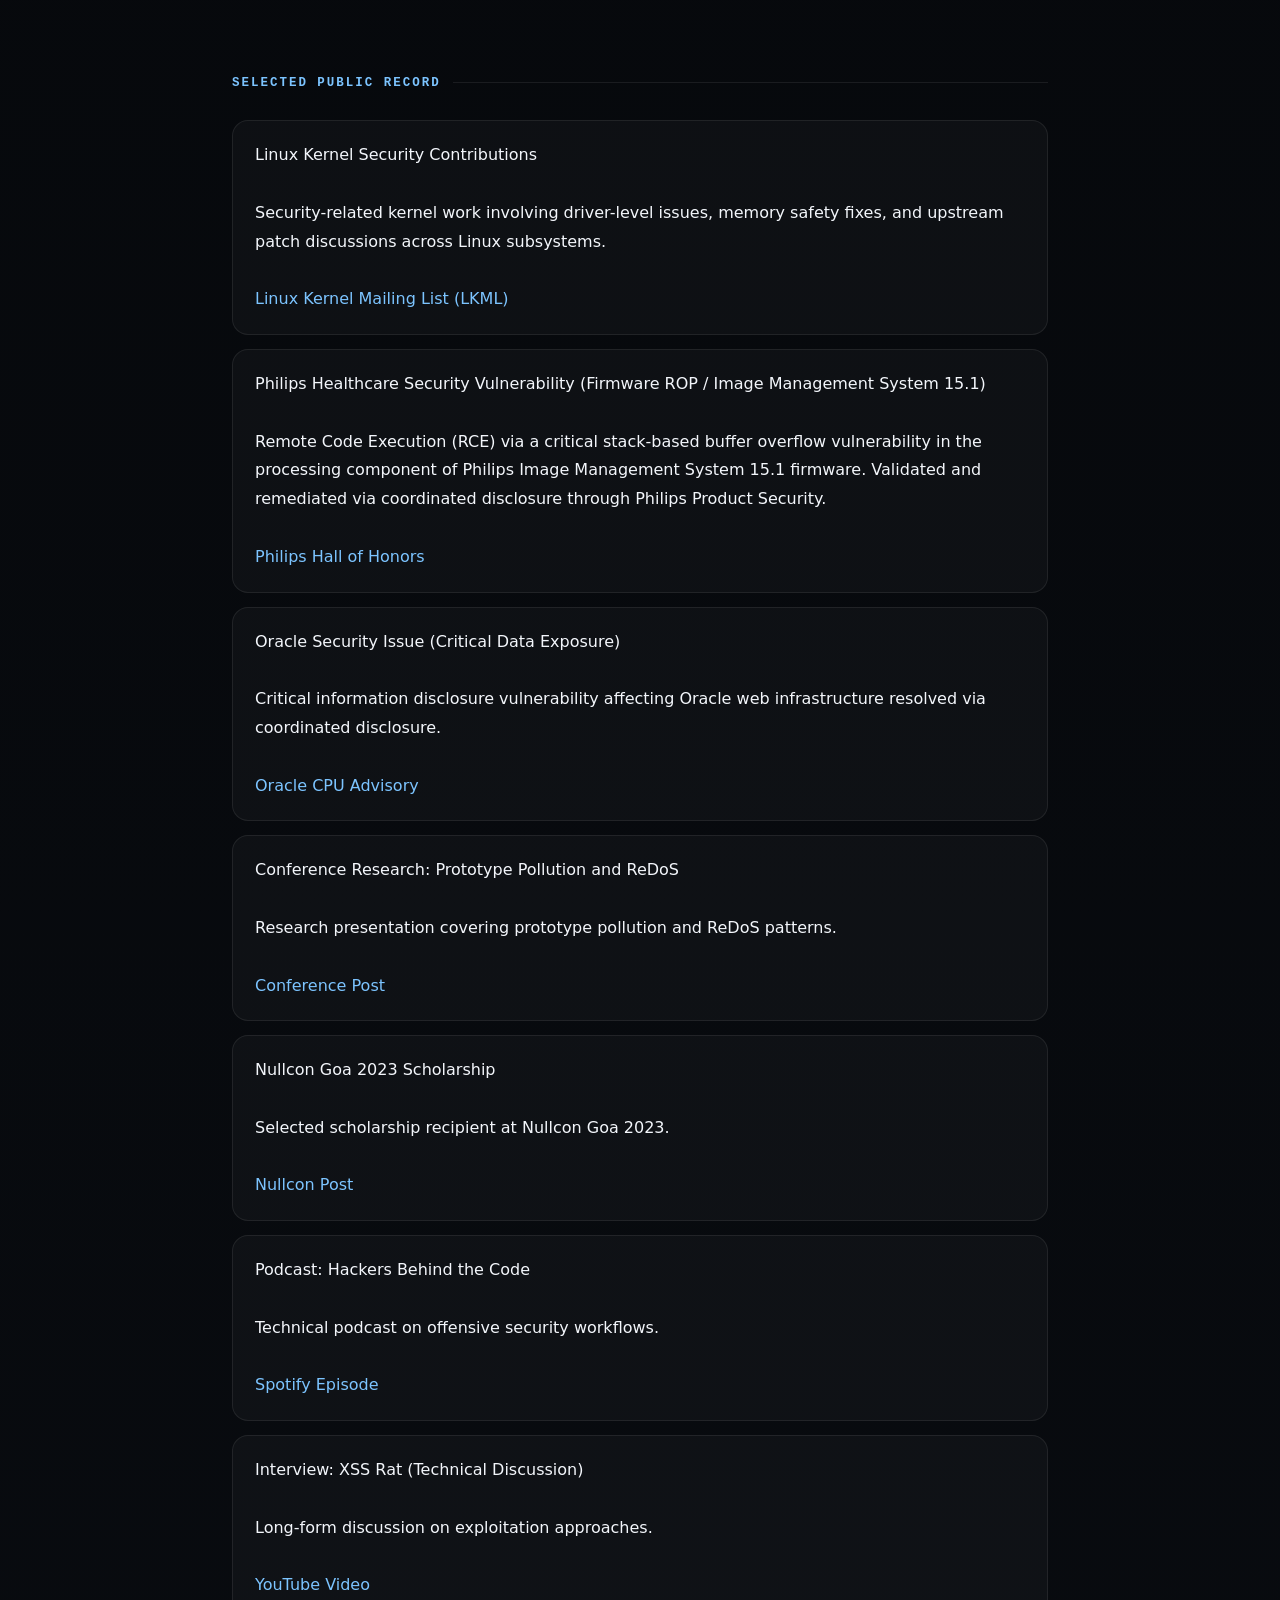
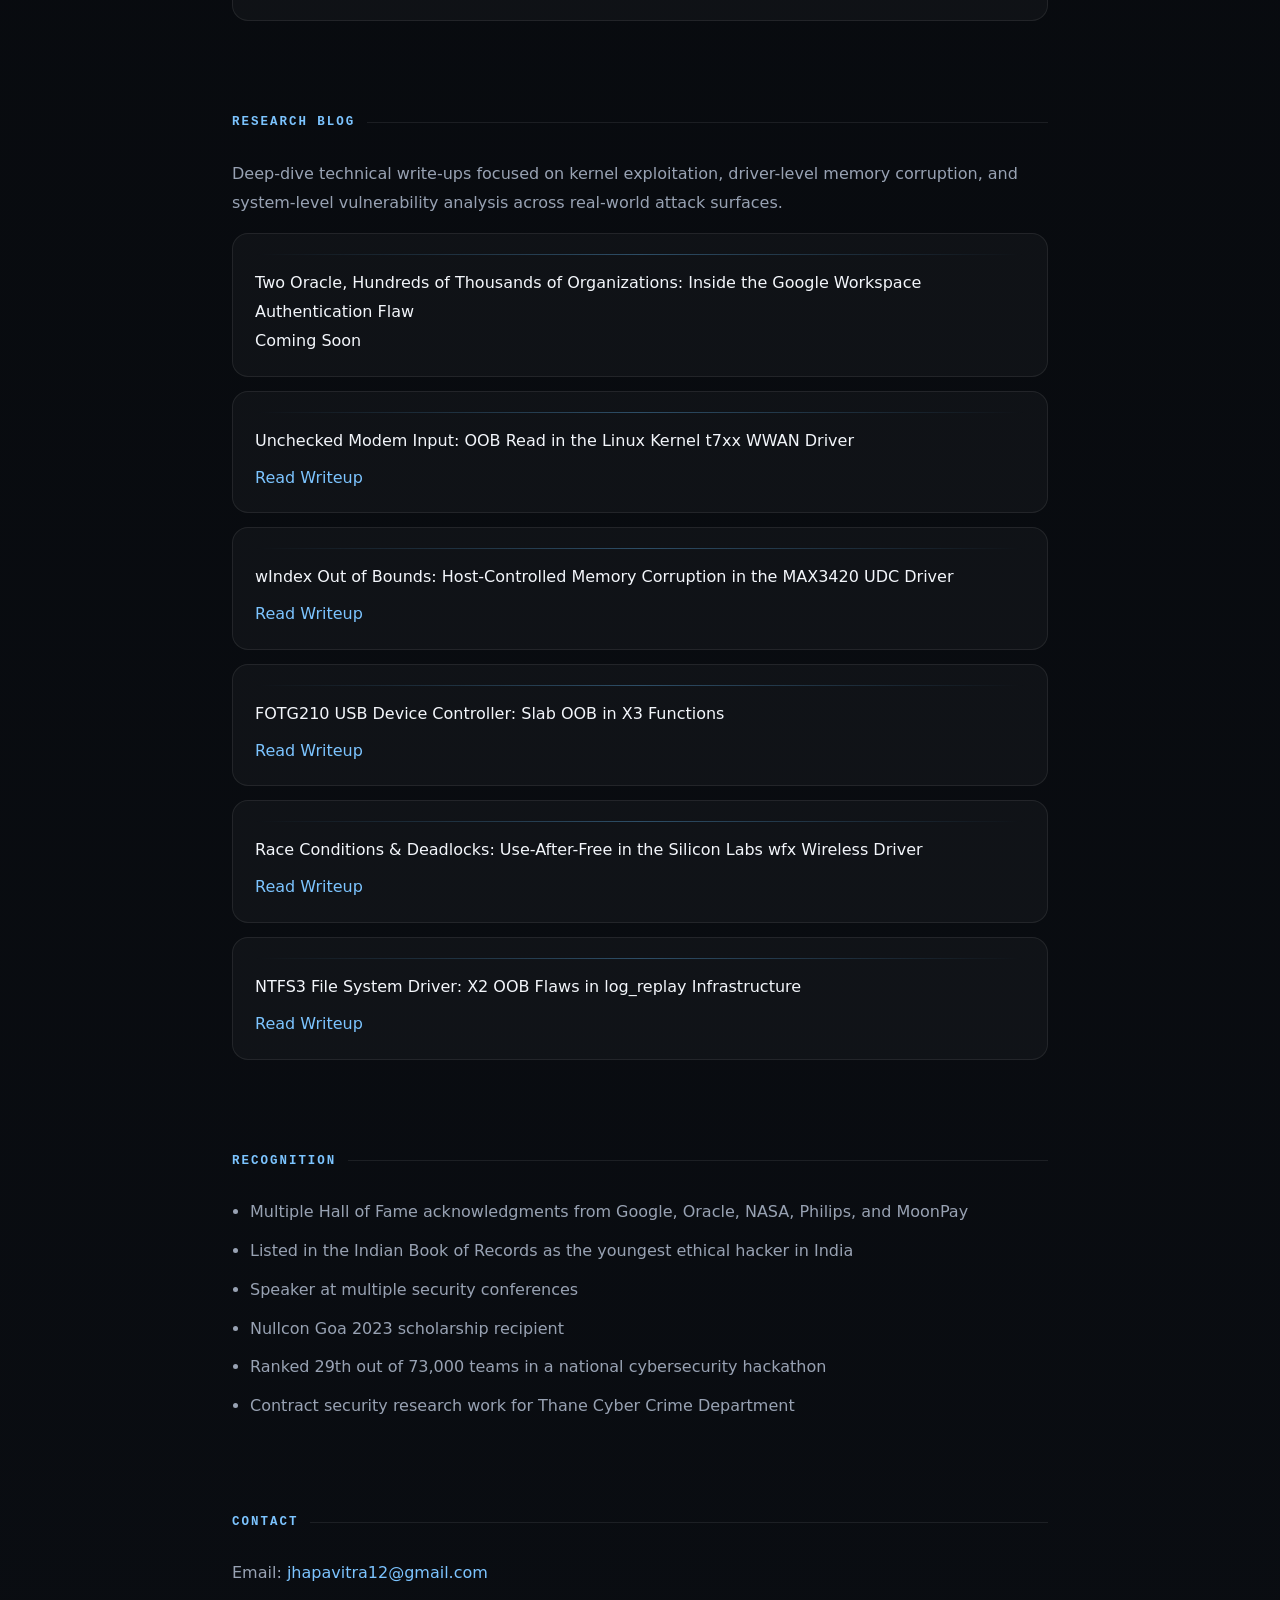
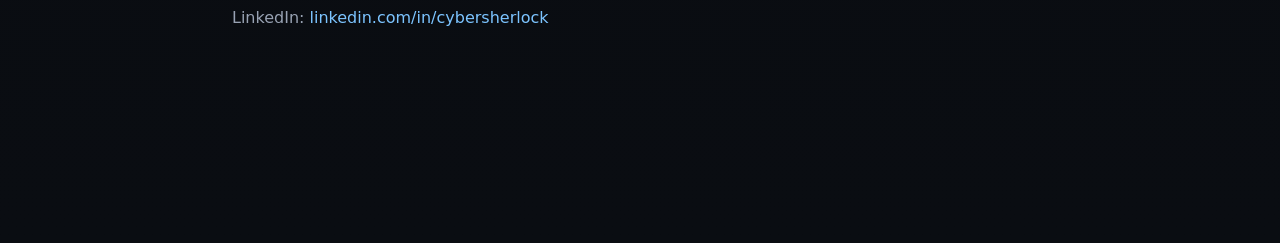
==== commit 8effe421: "Update index.html" ====
--- a/index.html
+++ b/index.html
@@ -4,21 +4,208 @@
 <meta charset="UTF-8" />
 <meta name="viewport" content="width=device-width, initial-scale=1.0" />
 <title>Pavitra Jha</title>
-<link rel="stylesheet" href="style.css" />
+
 <link rel="preconnect" href="https://fonts.googleapis.com">
 <link rel="preconnect" href="https://fonts.gstatic.com" crossorigin>
 <link href="https://fonts.googleapis.com/css2?family=Inter:wght@400;500;600;700;800&display=swap" rel="stylesheet">
+
+<style>
+:root {
+--bg: #07090c;
+--bg-secondary: #0d1117;
+--panel: rgba(255,255,255,0.03);
+--panel-hover: rgba(255,255,255,0.05);
+--border: rgba(255,255,255,0.08);
+--text: #f3f6fb;
+--muted: #98a2b3;
+--accent: #7cc4ff;
+--accent-dim: #4b89b6;
+
+--sans: "Inter", system-ui, sans-serif;
+--mono: "SF Mono", monospace;
+
+--max: 860px;
+}
+
+* { box-sizing: border-box; }
+
+body {
+margin: 0;
+font-family: var(--sans);
+color: var(--text);
+background: linear-gradient(180deg,#05070a,#0a0d12);
+line-height: 1.8;
+overflow-x: hidden;
+}
+
+/* subtle grid */
+body::before {
+content:"";
+position:fixed;
+inset:0;
+background-image:
+linear-gradient(rgba(255,255,255,0.03) 1px, transparent 1px),
+linear-gradient(90deg, rgba(255,255,255,0.03) 1px, transparent 1px);
+background-size:42px 42px;
+opacity:0.18;
+pointer-events:none;
+}
+
+.container {
+max-width: var(--max);
+margin: 0 auto;
+padding: 60px 22px 120px;
+}
+
+/* NAV */
+nav {
+display:flex;
+justify-content:space-between;
+align-items:center;
+margin-bottom: 90px;
+padding-bottom: 16px;
+border-bottom:1px solid var(--border);
+}
+
+.logo {
+font-family: var(--mono);
+letter-spacing: 3px;
+color: var(--accent);
+font-size: 0.8rem;
+}
+
+.nav-links {
+display:flex;
+gap:22px;
+flex-wrap:wrap;
+}
+
+.nav-links a {
+font-family: var(--mono);
+font-size:0.8rem;
+text-transform:uppercase;
+color:var(--muted);
+text-decoration:none;
+}
+
+/* HEADER */
+header {
+margin-bottom: 90px;
+}
+
+h1 {
+font-size: clamp(2.8rem, 6vw, 5rem);
+line-height:1;
+letter-spacing:-3px;
+margin-bottom: 28px;
+}
+
+.sub {
+color: var(--muted);
+margin-bottom: 16px;
+padding-left: 18px;
+border-left: 2px solid var(--accent-dim);
+max-width: 720px;
+}
+
+/* SECTION BASE */
+section {
+margin-bottom: 90px;
+}
+
+h2 {
+font-family: var(--mono);
+font-size: 0.78rem;
+letter-spacing: 2px;
+text-transform: uppercase;
+color: var(--accent);
+display:flex;
+align-items:center;
+gap:12px;
+margin-bottom: 26px;
+}
+
+h2::after {
+content:"";
+flex:1;
+height:1px;
+background:var(--border);
+}
+
+/* CARDS → unified rhythm system */
+.card {
+background: var(--panel);
+border:1px solid var(--border);
+border-radius: 16px;
+padding: 20px 22px;
+margin-bottom: 14px;
+transition: 0.2s ease;
+}
+
+.card:hover {
+transform: translateY(-3px);
+background: var(--panel-hover);
+border-color: rgba(124,196,255,0.2);
+}
+
+/* LISTS */
+ul {
+padding-left: 18px;
+}
+
+li {
+margin-bottom: 10px;
+color: var(--muted);
+}
+
+/* LINKS */
+a {
+color: var(--accent);
+text-decoration:none;
+}
+
+/* BLOG → PUBLICATION INDEX STYLE */
+#blog .card {
+display:flex;
+flex-direction:column;
+gap:8px;
+}
+
+#blog .card a {
+font-weight: 500;
+}
+
+/* subtle "paper index" feel */
+#blog .card::before {
+content:"";
+height:1px;
+width:100%;
+background:linear-gradient(90deg,transparent,var(--accent-dim),transparent);
+opacity:0.5;
+margin-bottom:6px;
+}
+
+/* CONTACT spacing cleaner */
+#contact p {
+margin-bottom: 10px;
+color: var(--muted);
+}
+
+/* MOBILE */
+@media (max-width: 700px) {
+.nav-links { gap:12px; }
+h1 { letter-spacing: -2px; }
+.container { padding: 40px 16px 90px; }
+}
+</style>
 </head>
 
 <body>
-
-<div class="noise"></div>
 
 <div class="container">
 
 <nav>
 <div class="logo">PAVITRA JHA</div>
-
 <div class="nav-links">
 <a href="#capability">Capability</a>
 <a href="#record">Public Record</a>
@@ -43,23 +230,16 @@
 <h2>Technical Capability</h2>
 
 <div class="card">Browser Security: V8 internals, JIT pipelines, memory corruption primitives, exploitation techniques under modern mitigations</div>
-
 <div class="card">Android Security: framework attack surfaces, Binder IPC, SELinux policy, kernel interaction paths</div>
-
 <div class="card">Linux Kernel Security: driver flaws, race conditions, memory safety issues, upstream fixes analysis</div>
-
 <div class="card">Sandbox & Mitigations: ASLR, KASLR, CFG, CFI, PAC, sandbox escape conditions</div>
-
 <div class="card">Reverse Engineering: ARM64, x86, x64 across Windows, Linux, Android</div>
-
 <div class="card">Fuzzing: structured fuzzing, crash triage, exploitability validation, harness design</div>
-
 <div class="card">Source Audit: large-scale code review and architecture-level vulnerability discovery</div>
 </section>
 
 <section>
 <h2>Research Approach</h2>
-
 <ul>
 <li>Exploitability-first reasoning model</li>
 <li>Architecture-level vulnerability discovery</li>
@@ -80,37 +260,37 @@
 
 <div class="card">
 Philips Healthcare Security Vulnerability (Firmware ROP / Image Management System 15.1)<br><br>
-Remote Code Execution (RCE) via a critical stack-based buffer overflow vulnerability in the processing component of Philips Image Management System 15.1 firmware. By overflowing the data buffer and utilizing a Return-Oriented Programming (ROP) chain, arbitrary code execution was achievable on host medical instrumentation. Validated and remediated via coordinated disclosure through Philips Product Security, resulting in a public Philips Hall of Honors induction (2026) in lieu of a standard CVE assignment.<br><br>
+Remote Code Execution (RCE) via a critical stack-based buffer overflow vulnerability in the processing component of Philips Image Management System 15.1 firmware. Validated and remediated via coordinated disclosure through Philips Product Security.<br><br>
 <a href="https://www.philips.com/a-w/security/coordinated-vulnerability-disclosure/hall-of-honors.html">Philips Hall of Honors</a>
 </div>
 
 <div class="card">
-Oracle Security Issue (Critical Customer Data Information Disclosure)<br><br>
-Critical information disclosure vulnerability affecting Oracle web infrastructure that exposed the user data of over 70,000 users, including payment details, email addresses, credentials, physical addresses, and organization information. The issue was resolved via total endpoint elimination through Oracle’s coordinated security disclosure program.<br><br>
+Oracle Security Issue (Critical Data Exposure)<br><br>
+Critical information disclosure vulnerability affecting Oracle web infrastructure resolved via coordinated disclosure.<br><br>
 <a href="https://www.oracle.com/security-alerts/cpujul2024.html">Oracle CPU Advisory</a>
 </div>
 
 <div class="card">
 Conference Research: Prototype Pollution and ReDoS<br><br>
-Research presentation covering prototype pollution exploitation patterns in JavaScript applications and regular expression denial-of-service conditions in real-world web systems.<br><br>
-<a href="https://www.linkedin.com/posts/cybersherlock_cybersecurity-nullmeetmumbai-itminstitute-activity-7195110088628416512-Cg-U">Conference Post</a>
+Research presentation covering prototype pollution and ReDoS patterns.<br><br>
+<a href="#">Conference Post</a>
 </div>
 
 <div class="card">
 Nullcon Goa 2023 Scholarship<br><br>
-Selected scholarship recipient at Nullcon Goa 2023 for security research contributions and participation in offensive security and systems research discussions.<br><br>
-<a href="https://www.linkedin.com/posts/nullcon_nullcongoa2023-infosec-conference-activity-7102622075843993600-64dZ">Nullcon Post</a>
+Selected scholarship recipient at Nullcon Goa 2023.<br><br>
+<a href="#">Nullcon Post</a>
 </div>
 
 <div class="card">
 Podcast: Hackers Behind the Code<br><br>
-Technical podcast discussing offensive security research methodology, vulnerability discovery process, and real-world exploitation workflows.<br><br>
+Technical podcast on offensive security workflows.<br><br>
 <a href="https://open.spotify.com/episode/4q6rhJsXgfwRTaq5ts32MN">Spotify Episode</a>
 </div>
 
 <div class="card">
 Interview: XSS Rat (Technical Discussion)<br><br>
-Long-form technical discussion covering exploitation approaches, vulnerability research workflow, and offensive security engineering perspectives.<br><br>
+Long-form discussion on exploitation approaches.<br><br>
 <a href="https://www.youtube.com/watch?v=K3DENG8kdYA">YouTube Video</a>
 </div>
 </section>
@@ -118,76 +298,57 @@
 <section id="blog">
 <h2>Research Blog</h2>
 
-<p>
+<p style="color:var(--muted)">
 Deep-dive technical write-ups focused on kernel exploitation, driver-level memory corruption, and system-level vulnerability analysis across real-world attack surfaces.
 </p>
 
 <div class="card">
-Two Oracle, Hundreds of Thousands of Organizations: Inside the Google Workspace Authentication Flaw<br><br>
+Two Oracle, Hundreds of Thousands of Organizations: Inside the Google Workspace Authentication Flaw<br>
 Coming Soon
 </div>
 
 <div class="card">
-Unchecked Modem Input: OOB Read in the Linux Kernel t7xx WWAN Driver<br><br>
+Unchecked Modem Input: OOB Read in the Linux Kernel t7xx WWAN Driver<br>
 <a href="blog/t7xx-oob-writeup.html">Read Writeup</a>
 </div>
 
 <div class="card">
-wIndex Out of Bounds: Host-Controlled Memory Corruption in the MAX3420 UDC Driver<br><br>
+wIndex Out of Bounds: Host-Controlled Memory Corruption in the MAX3420 UDC Driver<br>
 <a href="blog/max3420-oob-writeup.html">Read Writeup</a>
 </div>
 
 <div class="card">
-FOTG210 USB Device Controller: Slab OOB in X3 Functions<br><br>
+FOTG210 USB Device Controller: Slab OOB in X3 Functions<br>
 <a href="blog/fotg210-oob-writeup.html">Read Writeup</a>
 </div>
 
 <div class="card">
-Race Conditions & Deadlocks: Use-After-Free in the Silicon Labs wfx Wireless Driver<br><br>
+Race Conditions & Deadlocks: Use-After-Free in the Silicon Labs wfx Wireless Driver<br>
 <a href="blog/wfx-use-after-free-writeup.html">Read Writeup</a>
 </div>
 
 <div class="card">
-NTFS3 File System Driver: X2 OOB Flaws in log_replay Infrastructure<br><br>
+NTFS3 File System Driver: X2 OOB Flaws in log_replay Infrastructure<br>
 <a href="blog/ntfs3-log_replay-oob-writeup.html">Read Writeup</a>
 </div>
 </section>
 
 <section>
 <h2>Recognition</h2>
-
 <ul>
 <li>Multiple Hall of Fame acknowledgments from Google, Oracle, NASA, Philips, and MoonPay</li>
 <li>Listed in the Indian Book of Records as the youngest ethical hacker in India</li>
 <li>Speaker at multiple security conferences</li>
-<li>Nullcon Goa 2023 scholarship recipient with full conference access</li>
+<li>Nullcon Goa 2023 scholarship recipient</li>
 <li>Ranked 29th out of 73,000 teams in a national cybersecurity hackathon</li>
 <li>Contract security research work for Thane Cyber Crime Department</li>
 </ul>
 </section>
 
-<section>
-<h2>Confidential Work Statement</h2>
-
-<p>
-I have only recently begun publishing a small selection of public research. The vast majority of my security work is 
-conducted under strict NDAs or implemented as upstream patches in production code, meaning public disclosures represent 
-only a minor fraction of my total research footprint.
-</p>
-</section>
-
 <section id="contact">
 <h2>Contact</h2>
-
-<p>
-Email:
-<a href="mailto:jhapavitra12@gmail.com">jhapavitra12@gmail.com</a>
-</p>
-
-<p>
-LinkedIn:
-<a href="https://linkedin.com/in/cybersherlock">linkedin.com/in/cybersherlock</a>
-</p>
+<p>Email: <a href="mailto:jhapavitra12@gmail.com">jhapavitra12@gmail.com</a></p>
+<p>LinkedIn: <a href="https://linkedin.com/in/cybersherlock">linkedin.com/in/cybersherlock</a></p>
 </section>
 
 </div>
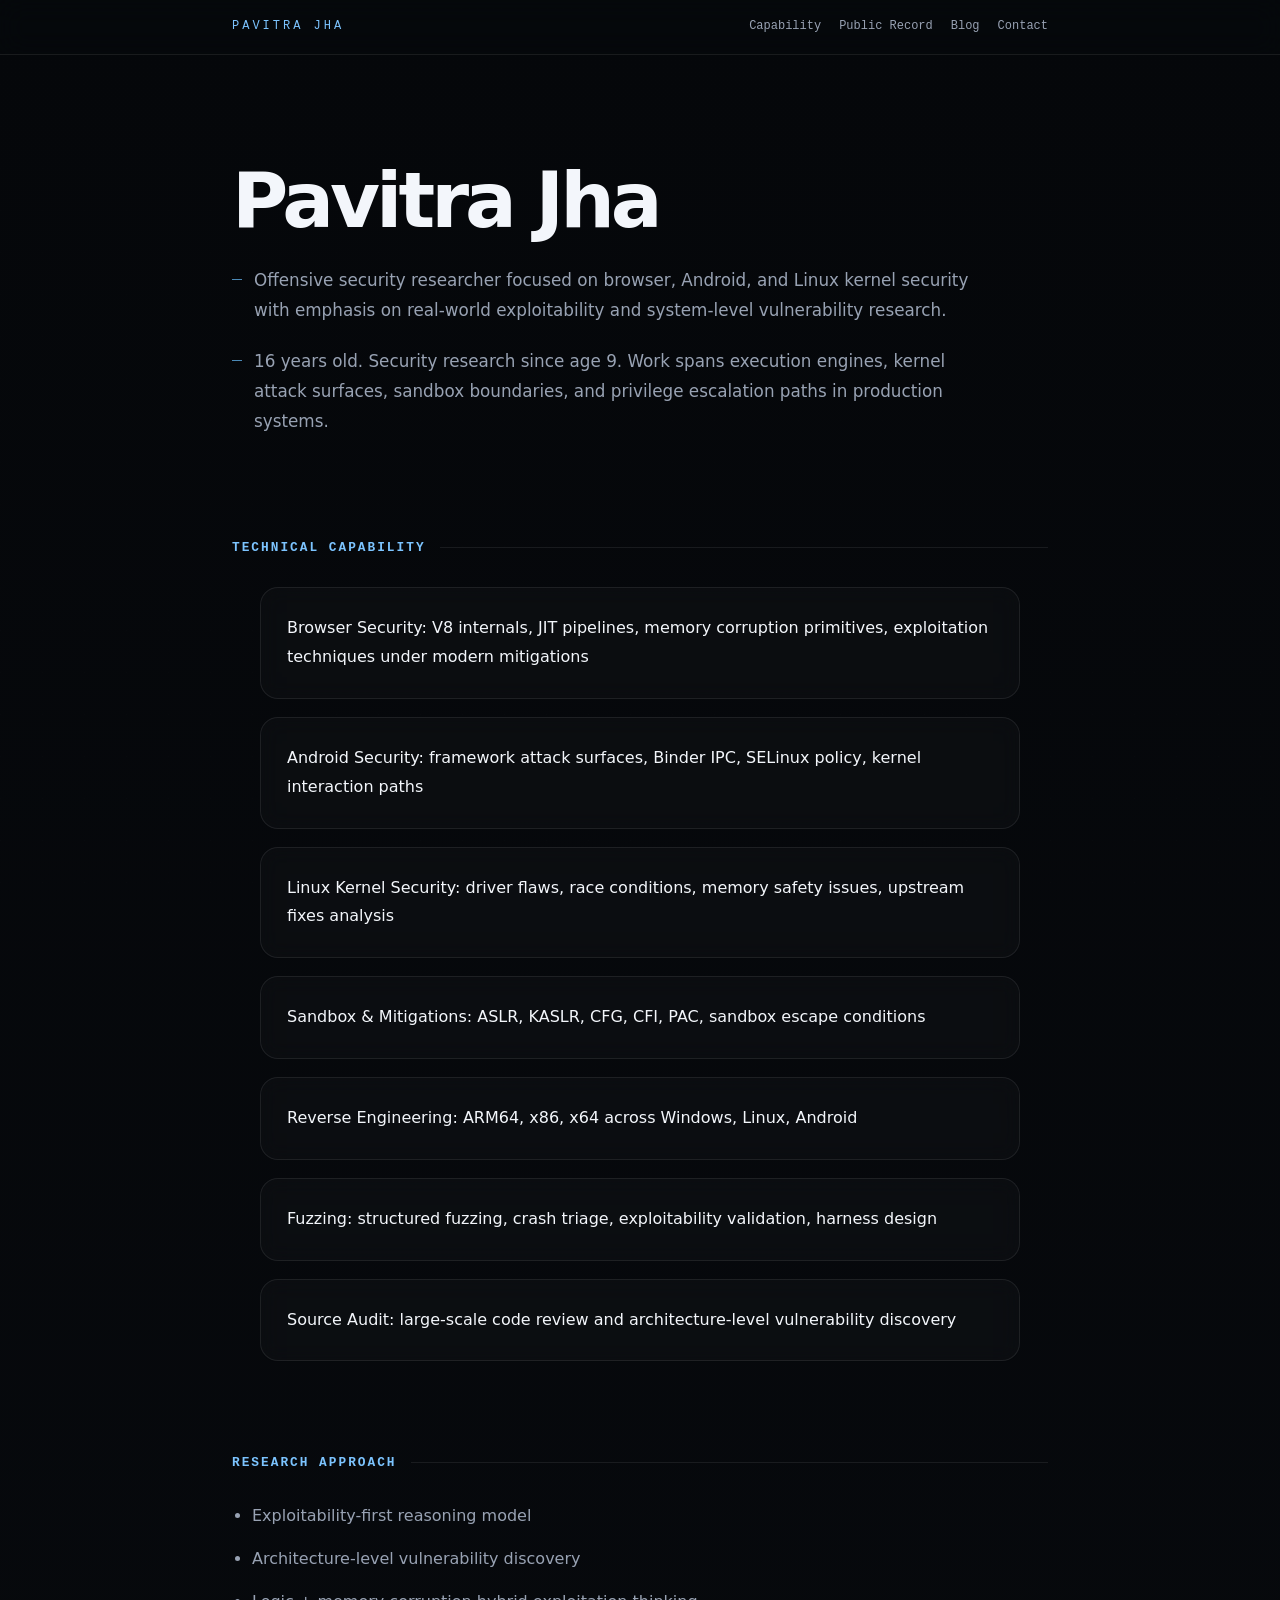
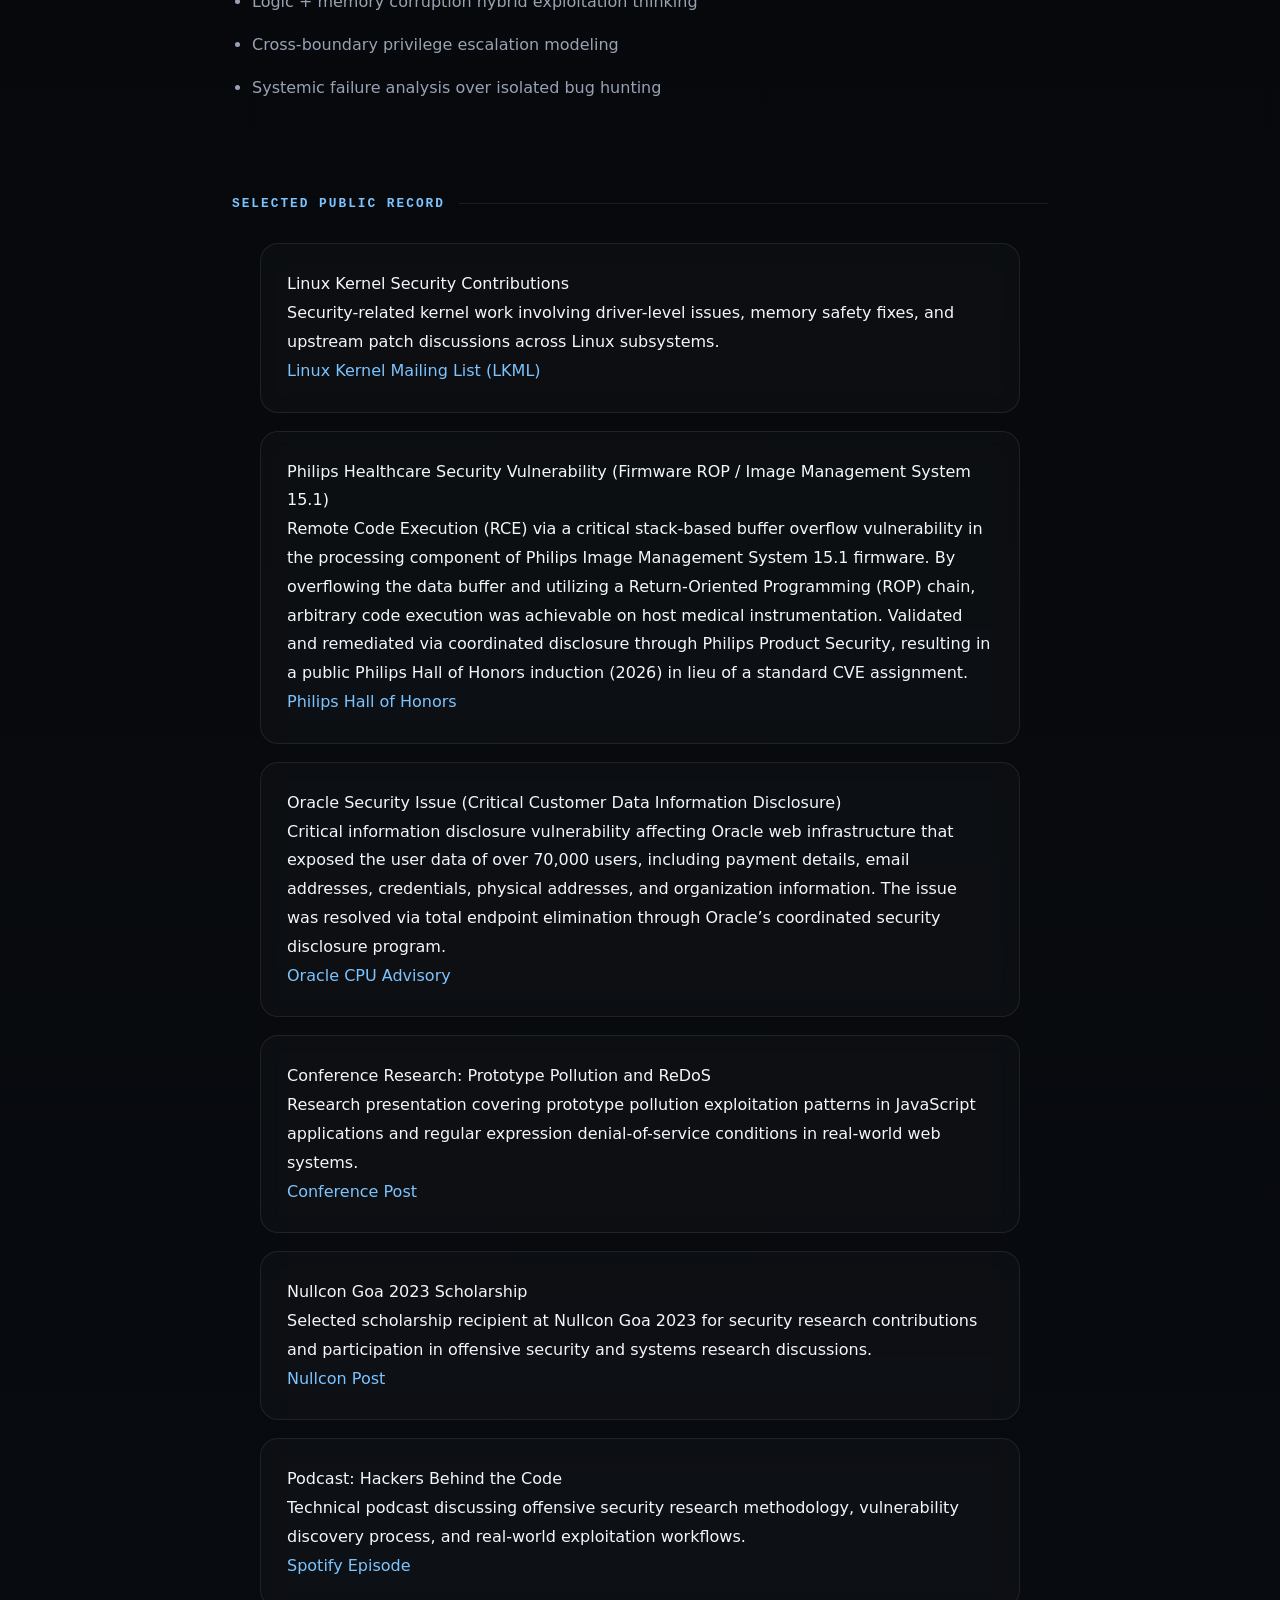
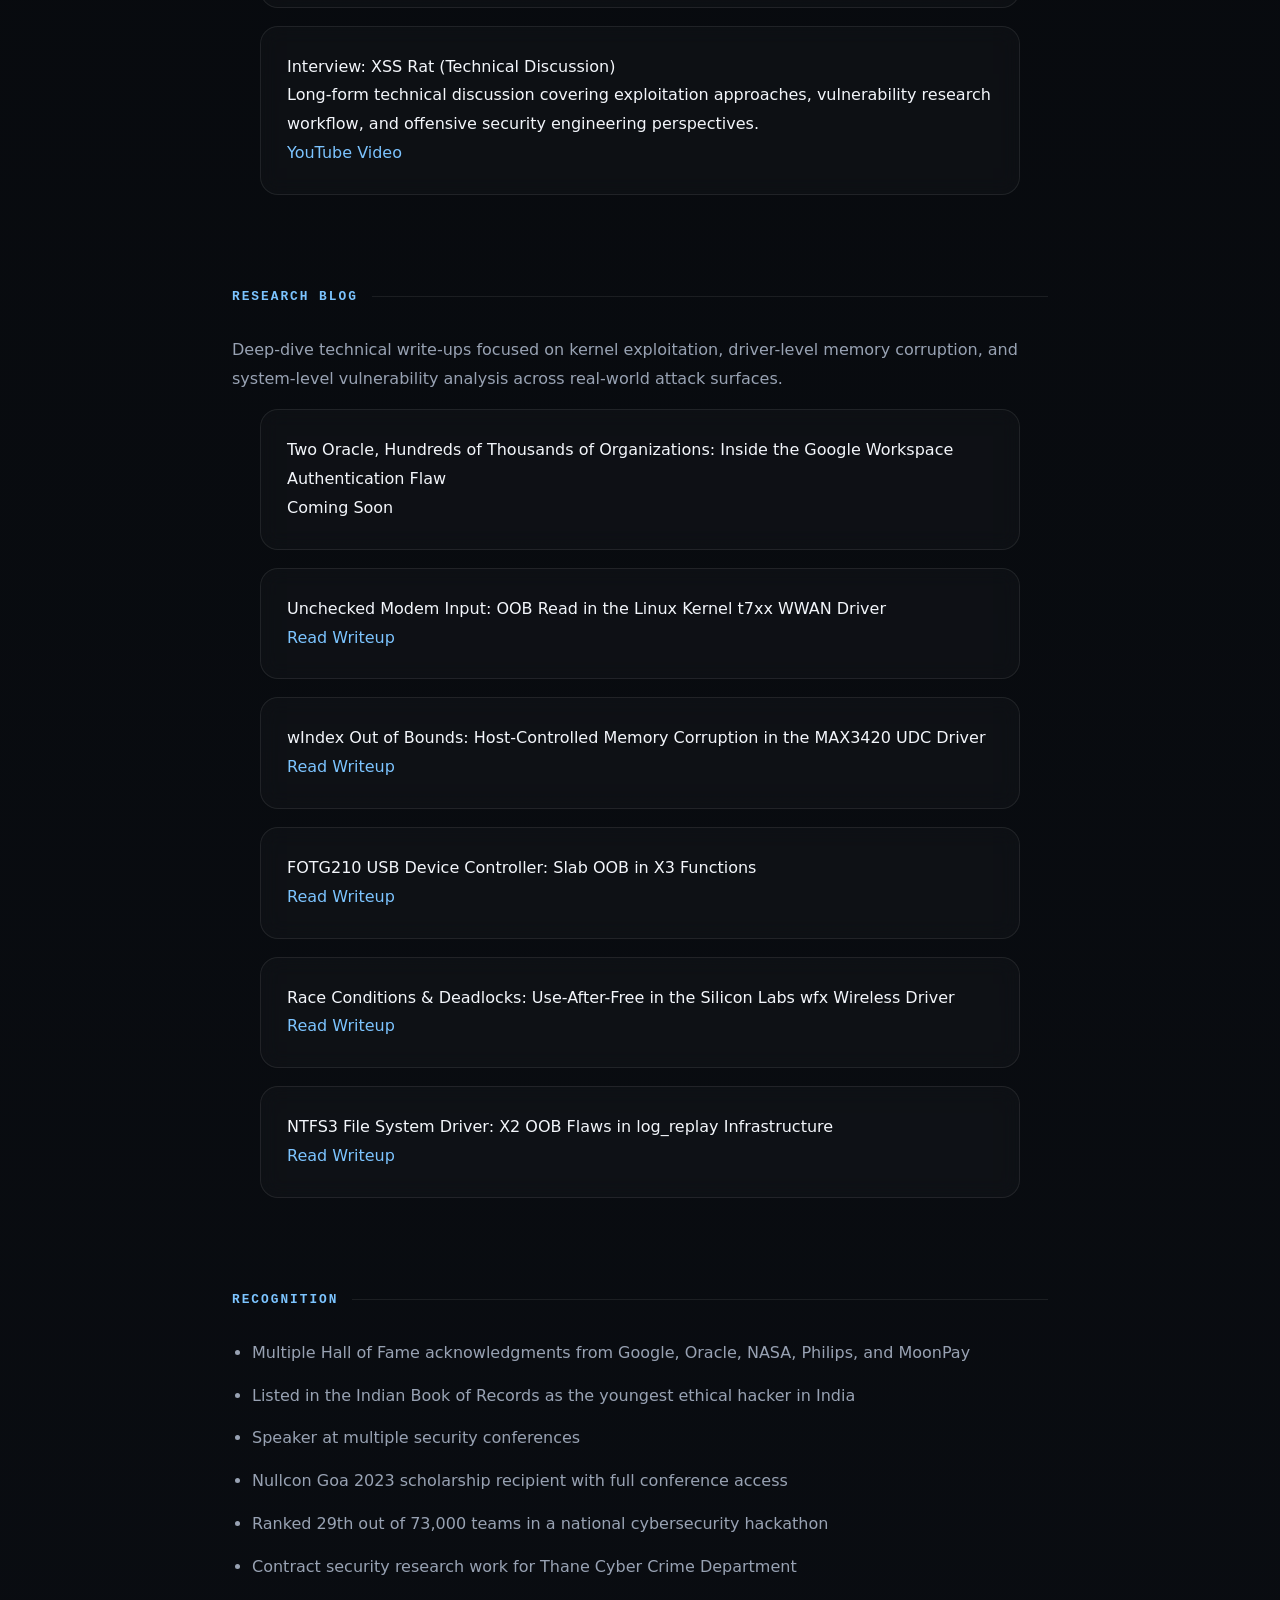
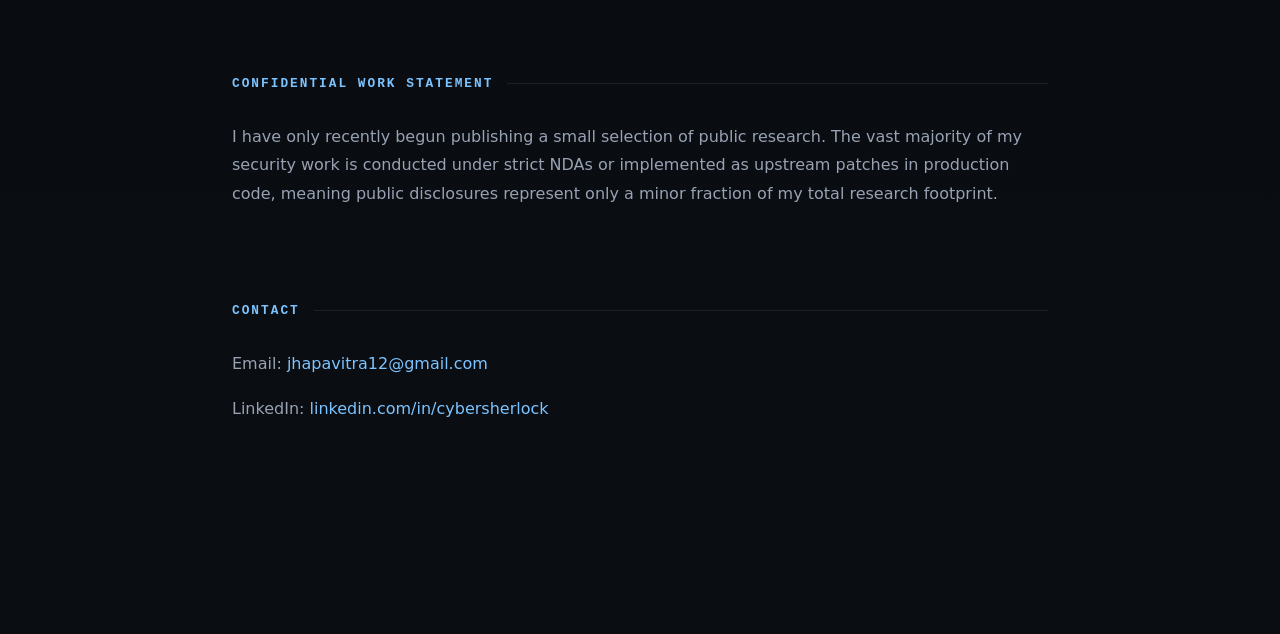
==== commit 53304c80: "Rename index.html1 to index.html" ====
--- a/index.html
+++ b/index.html
@@ -4,219 +4,37 @@
 <meta charset="UTF-8" />
 <meta name="viewport" content="width=device-width, initial-scale=1.0" />
 <title>Pavitra Jha</title>
+<link rel="stylesheet" href="style.css" />
+<!-- OpenGraph / LinkedIn / Social Preview -->
+<meta property="og:title" content="Pavitra Jha" />
+<meta property="og:description" content="Offensive security researcher focused on browser, Android, and Linux kernel security with emphasis on real-world exploitability and system-level vulnerability research." />
+<meta property="og:type" content="website" />
+<meta property="og:url" content="https://pavitrajha.github.io" />
+<meta property="og:image" content="https://pavitrajha.github.io/preview.png" />
 
-<link rel="preconnect" href="https://fonts.googleapis.com">
-<link rel="preconnect" href="https://fonts.gstatic.com" crossorigin>
-<link href="https://fonts.googleapis.com/css2?family=Inter:wght@400;500;600;700;800&display=swap" rel="stylesheet">
-
-<style>
-:root {
---bg: #07090c;
---bg-secondary: #0d1117;
---panel: rgba(255,255,255,0.03);
---panel-hover: rgba(255,255,255,0.05);
---border: rgba(255,255,255,0.08);
---text: #f3f6fb;
---muted: #98a2b3;
---accent: #7cc4ff;
---accent-dim: #4b89b6;
-
---sans: "Inter", system-ui, sans-serif;
---mono: "SF Mono", monospace;
-
---max: 860px;
-}
-
-* { box-sizing: border-box; }
-
-body {
-margin: 0;
-font-family: var(--sans);
-color: var(--text);
-background: linear-gradient(180deg,#05070a,#0a0d12);
-line-height: 1.8;
-overflow-x: hidden;
-}
-
-/* subtle grid */
-body::before {
-content:"";
-position:fixed;
-inset:0;
-background-image:
-linear-gradient(rgba(255,255,255,0.03) 1px, transparent 1px),
-linear-gradient(90deg, rgba(255,255,255,0.03) 1px, transparent 1px);
-background-size:42px 42px;
-opacity:0.18;
-pointer-events:none;
-}
-
-.container {
-max-width: var(--max);
-margin: 0 auto;
-padding: 60px 22px 120px;
-}
-
-/* NAV */
-nav {
-display:flex;
-justify-content:space-between;
-align-items:center;
-margin-bottom: 90px;
-padding-bottom: 16px;
-border-bottom:1px solid var(--border);
-}
-
-.logo {
-font-family: var(--mono);
-letter-spacing: 3px;
-color: var(--accent);
-font-size: 0.8rem;
-}
-
-.nav-links {
-display:flex;
-gap:22px;
-flex-wrap:wrap;
-}
-
-.nav-links a {
-font-family: var(--mono);
-font-size:0.8rem;
-text-transform:uppercase;
-color:var(--muted);
-text-decoration:none;
-}
-
-/* HEADER */
-header {
-margin-bottom: 90px;
-}
-
-h1 {
-font-size: clamp(2.8rem, 6vw, 5rem);
-line-height:1;
-letter-spacing:-3px;
-margin-bottom: 28px;
-}
-
-.sub {
-color: var(--muted);
-margin-bottom: 16px;
-padding-left: 18px;
-border-left: 2px solid var(--accent-dim);
-max-width: 720px;
-}
-
-/* SECTION BASE */
-section {
-margin-bottom: 90px;
-}
-
-h2 {
-font-family: var(--mono);
-font-size: 0.78rem;
-letter-spacing: 2px;
-text-transform: uppercase;
-color: var(--accent);
-display:flex;
-align-items:center;
-gap:12px;
-margin-bottom: 26px;
-}
-
-h2::after {
-content:"";
-flex:1;
-height:1px;
-background:var(--border);
-}
-
-/* CARDS → unified rhythm system */
-.card {
-background: var(--panel);
-border:1px solid var(--border);
-border-radius: 16px;
-padding: 20px 22px;
-margin-bottom: 14px;
-transition: 0.2s ease;
-}
-
-.card:hover {
-transform: translateY(-3px);
-background: var(--panel-hover);
-border-color: rgba(124,196,255,0.2);
-}
-
-/* LISTS */
-ul {
-padding-left: 18px;
-}
-
-li {
-margin-bottom: 10px;
-color: var(--muted);
-}
-
-/* LINKS */
-a {
-color: var(--accent);
-text-decoration:none;
-}
-
-/* BLOG → PUBLICATION INDEX STYLE */
-#blog .card {
-display:flex;
-flex-direction:column;
-gap:8px;
-}
-
-#blog .card a {
-font-weight: 500;
-}
-
-/* subtle "paper index" feel */
-#blog .card::before {
-content:"";
-height:1px;
-width:100%;
-background:linear-gradient(90deg,transparent,var(--accent-dim),transparent);
-opacity:0.5;
-margin-bottom:6px;
-}
-
-/* CONTACT spacing cleaner */
-#contact p {
-margin-bottom: 10px;
-color: var(--muted);
-}
-
-/* MOBILE */
-@media (max-width: 700px) {
-.nav-links { gap:12px; }
-h1 { letter-spacing: -2px; }
-.container { padding: 40px 16px 90px; }
-}
-</style>
+<meta name="twitter:card" content="summary_large_image" />
+<meta name="twitter:title" content="Pavitra Jha" />
+<meta name="twitter:description" content="Offensive security researcher focused on browser, Android, and Linux kernel security." />
+<meta name="twitter:image" content="https://pavitrajha.github.io/preview.png" />
 </head>
 
 <body>
+<nav class="topbar">
+  <div class="topbar-inner">
+    <div class="brand">PAVITRA JHA</div>
 
+    <div class="menu">
+      <a href="#capability">Capability</a>
+      <a href="#record">Public Record</a>
+      <a href="#blog">Blog</a>
+      <a href="#contact">Contact</a>
+    </div>
+  </div>
+</nav>
 <div class="container">
-
-<nav>
-<div class="logo">PAVITRA JHA</div>
-<div class="nav-links">
-<a href="#capability">Capability</a>
-<a href="#record">Public Record</a>
-<a href="#blog">Blog</a>
-<a href="#contact">Contact</a>
-</div>
-</nav>
 
 <header>
 <h1>Pavitra Jha</h1>
-
 <p class="sub">
 Offensive security researcher focused on browser, Android, and Linux kernel security with emphasis on real-world exploitability and system-level vulnerability research.
 </p>
@@ -226,7 +44,7 @@
 </p>
 </header>
 
-<section id="capability">
+<section>
 <h2>Technical Capability</h2>
 
 <div class="card">Browser Security: V8 internals, JIT pipelines, memory corruption primitives, exploitation techniques under modern mitigations</div>
@@ -236,6 +54,7 @@
 <div class="card">Reverse Engineering: ARM64, x86, x64 across Windows, Linux, Android</div>
 <div class="card">Fuzzing: structured fuzzing, crash triage, exploitability validation, harness design</div>
 <div class="card">Source Audit: large-scale code review and architecture-level vulnerability discovery</div>
+
 </section>
 
 <section>
@@ -249,56 +68,56 @@
 </ul>
 </section>
 
-<section id="record">
+<section>
 <h2>Selected Public Record</h2>
 
 <div class="card">
-Linux Kernel Security Contributions<br><br>
-Security-related kernel work involving driver-level issues, memory safety fixes, and upstream patch discussions across Linux subsystems.<br><br>
+Linux Kernel Security Contributions<br>
+Security-related kernel work involving driver-level issues, memory safety fixes, and upstream patch discussions across Linux subsystems.<br>
 <a href="https://lore.kernel.org/all/?q=Pavitra+Jha">Linux Kernel Mailing List (LKML)</a>
 </div>
 
 <div class="card">
-Philips Healthcare Security Vulnerability (Firmware ROP / Image Management System 15.1)<br><br>
-Remote Code Execution (RCE) via a critical stack-based buffer overflow vulnerability in the processing component of Philips Image Management System 15.1 firmware. Validated and remediated via coordinated disclosure through Philips Product Security.<br><br>
+Philips Healthcare Security Vulnerability (Firmware ROP / Image Management System 15.1)<br>
+Remote Code Execution (RCE) via a critical stack-based buffer overflow vulnerability in the processing component of Philips Image Management System 15.1 firmware. By overflowing the data buffer and utilizing a Return-Oriented Programming (ROP) chain, arbitrary code execution was achievable on host medical instrumentation. Validated and remediated via coordinated disclosure through Philips Product Security, resulting in a public Philips Hall of Honors induction (2026) in lieu of a standard CVE assignment.<br>
 <a href="https://www.philips.com/a-w/security/coordinated-vulnerability-disclosure/hall-of-honors.html">Philips Hall of Honors</a>
 </div>
 
 <div class="card">
-Oracle Security Issue (Critical Data Exposure)<br><br>
-Critical information disclosure vulnerability affecting Oracle web infrastructure resolved via coordinated disclosure.<br><br>
+Oracle Security Issue (Critical Customer Data Information Disclosure)<br>
+Critical information disclosure vulnerability affecting Oracle web infrastructure that exposed the user data of over 70,000 users, including payment details, email addresses, credentials, physical addresses, and organization information. The issue was resolved via total endpoint elimination through Oracle’s coordinated security disclosure program.<br>
 <a href="https://www.oracle.com/security-alerts/cpujul2024.html">Oracle CPU Advisory</a>
 </div>
 
 <div class="card">
-Conference Research: Prototype Pollution and ReDoS<br><br>
-Research presentation covering prototype pollution and ReDoS patterns.<br><br>
-<a href="#">Conference Post</a>
+Conference Research: Prototype Pollution and ReDoS<br>
+Research presentation covering prototype pollution exploitation patterns in JavaScript applications and regular expression denial-of-service conditions in real-world web systems.<br>
+<a href="https://www.linkedin.com/posts/cybersherlock_cybersecurity-nullmeetmumbai-itminstitute-activity-7195110088628416512-Cg-U">Conference Post</a>
 </div>
 
 <div class="card">
-Nullcon Goa 2023 Scholarship<br><br>
-Selected scholarship recipient at Nullcon Goa 2023.<br><br>
-<a href="#">Nullcon Post</a>
+Nullcon Goa 2023 Scholarship<br>
+Selected scholarship recipient at Nullcon Goa 2023 for security research contributions and participation in offensive security and systems research discussions.<br>
+<a href="https://www.linkedin.com/posts/nullcon_nullcongoa2023-infosec-conference-activity-7102622075843993600-64dZ">Nullcon Post</a>
 </div>
 
 <div class="card">
-Podcast: Hackers Behind the Code<br><br>
-Technical podcast on offensive security workflows.<br><br>
+Podcast: Hackers Behind the Code<br>
+Technical podcast discussing offensive security research methodology, vulnerability discovery process, and real-world exploitation workflows.<br>
 <a href="https://open.spotify.com/episode/4q6rhJsXgfwRTaq5ts32MN">Spotify Episode</a>
 </div>
 
 <div class="card">
-Interview: XSS Rat (Technical Discussion)<br><br>
-Long-form discussion on exploitation approaches.<br><br>
+Interview: XSS Rat (Technical Discussion)<br>
+Long-form technical discussion covering exploitation approaches, vulnerability research workflow, and offensive security engineering perspectives.<br>
 <a href="https://www.youtube.com/watch?v=K3DENG8kdYA">YouTube Video</a>
 </div>
+
 </section>
-
-<section id="blog">
+<section>
 <h2>Research Blog</h2>
 
-<p style="color:var(--muted)">
+<p>
 Deep-dive technical write-ups focused on kernel exploitation, driver-level memory corruption, and system-level vulnerability analysis across real-world attack surfaces.
 </p>
 
@@ -318,7 +137,7 @@
 </div>
 
 <div class="card">
-FOTG210 USB Device Controller: Slab OOB in X3 Functions<br>
+FOTG210 USB Device Controller: Slab OOB in X3 Functions <br>
 <a href="blog/fotg210-oob-writeup.html">Read Writeup</a>
 </div>
 
@@ -331,21 +150,31 @@
 NTFS3 File System Driver: X2 OOB Flaws in log_replay Infrastructure<br>
 <a href="blog/ntfs3-log_replay-oob-writeup.html">Read Writeup</a>
 </div>
+
 </section>
-
 <section>
 <h2>Recognition</h2>
+
 <ul>
 <li>Multiple Hall of Fame acknowledgments from Google, Oracle, NASA, Philips, and MoonPay</li>
 <li>Listed in the Indian Book of Records as the youngest ethical hacker in India</li>
 <li>Speaker at multiple security conferences</li>
-<li>Nullcon Goa 2023 scholarship recipient</li>
+<li>Nullcon Goa 2023 scholarship recipient with full conference access</li>
 <li>Ranked 29th out of 73,000 teams in a national cybersecurity hackathon</li>
 <li>Contract security research work for Thane Cyber Crime Department</li>
 </ul>
+
+</section>
+<section>
+<h2>Confidential Work Statement</h2>
+<p>
+I have only recently begun publishing a small selection of public research. The vast majority of my 
+security work is conducted under strict NDAs or implemented as upstream patches in production code, 
+meaning public disclosures represent only a minor fraction of my total research footprint.
+</p>
 </section>
 
-<section id="contact">
+<section>
 <h2>Contact</h2>
 <p>Email: <a href="mailto:jhapavitra12@gmail.com">jhapavitra12@gmail.com</a></p>
 <p>LinkedIn: <a href="https://linkedin.com/in/cybersherlock">linkedin.com/in/cybersherlock</a></p>
--- a/style.css
+++ b/style.css
@@ -0,0 +1,333 @@
+:root {
+  --bg: #07090c;
+  --bg-secondary: #0d1117;
+
+  --panel: rgba(255,255,255,0.025);
+  --panel-hover: rgba(255,255,255,0.045);
+
+  --border: rgba(255,255,255,0.08);
+
+  --text: #f3f6fb;
+  --muted: #98a2b3;
+
+  --accent: #7cc4ff;
+  --accent-dim: #4b89b6;
+
+  --mono: "SF Mono","JetBrains Mono","Fira Code",monospace;
+  --sans: "Inter",system-ui,sans-serif;
+
+  --max-width: 860px;
+}
+
+/* =========================
+BASE RESET
+========================= */
+
+* {
+  box-sizing: border-box;
+}
+
+html {
+  scroll-behavior: smooth;
+}
+
+body {
+  margin: 0;
+  background: linear-gradient(180deg, #05070a 0%, #0a0d12 100%);
+  color: var(--text);
+  font-family: var(--sans);
+  line-height: 1.8;
+  -webkit-font-smoothing: antialiased;
+  overflow-x: hidden;
+}
+
+/* =========================
+GRID BACKGROUND
+========================= */
+
+body::before {
+  content: "";
+  position: fixed;
+  inset: 0;
+  background-image:
+    linear-gradient(rgba(255,255,255,0.03) 1px, transparent 1px),
+    linear-gradient(90deg, rgba(255,255,255,0.03) 1px, transparent 1px);
+  background-size: 42px 42px;
+  mask-image: linear-gradient(180deg, rgba(0,0,0,0.5), rgba(0,0,0,1));
+  pointer-events: none;
+  opacity: 0.22;
+}
+
+/* =========================
+NOISE
+========================= */
+
+.noise {
+  position: fixed;
+  inset: 0;
+  pointer-events: none;
+  opacity: 0.03;
+  background-image: radial-gradient(#ffffff 0.6px, transparent 0.6px);
+  background-size: 8px 8px;
+}
+
+/* =========================
+TOP NAV (PUBLICATION STYLE)
+========================= */
+
+.topbar {
+  position: sticky;
+  top: 0;
+  z-index: 999;
+  backdrop-filter: blur(14px);
+  background: rgba(7, 9, 12, 0.7);
+  border-bottom: 1px solid var(--border);
+}
+
+.topbar-inner {
+  max-width: var(--max-width);
+  margin: 0 auto;
+  padding: 16px 22px;
+
+  display: flex;
+  justify-content: space-between;
+  align-items: center;
+}
+
+.brand {
+  font-family: var(--mono);
+  font-size: 0.75rem;
+  letter-spacing: 3px;
+  color: var(--accent);
+}
+
+.menu {
+  display: flex;
+  gap: 18px;
+}
+
+.menu a {
+  font-family: var(--mono);
+  font-size: 0.75rem;
+  color: var(--muted);
+  text-decoration: none;
+  transition: 0.2s ease;
+}
+
+.menu a:hover {
+  color: white;
+}
+
+/* =========================
+CONTAINER (CENTERED COLUMN)
+========================= */
+
+.container {
+  max-width: var(--max-width);
+  margin: 0 auto;
+  padding: 60px 22px 120px;
+  position: relative;
+  z-index: 2;
+}
+
+/* =========================
+HEADER
+========================= */
+
+header {
+  margin-bottom: 100px;
+}
+
+h1 {
+  font-size: clamp(3.2rem, 6vw, 6.5rem);
+  line-height: 0.9;
+  letter-spacing: -4px;
+  font-weight: 800;
+  margin-bottom: 30px;
+  max-width: 760px;
+}
+
+.sub {
+  max-width: 760px;
+  font-size: 1.05rem;
+  color: var(--muted);
+  margin-bottom: 20px;
+  position: relative;
+  padding-left: 22px;
+}
+
+.sub::before {
+  content: "";
+  position: absolute;
+  left: 0;
+  top: 14px;
+  width: 10px;
+  height: 1px;
+  background: var(--accent-dim);
+}
+
+/* =========================
+SECTIONS
+========================= */
+
+section {
+  margin-bottom: 90px;
+  max-width: var(--max-width);
+  margin-left: auto;
+  margin-right: auto;
+}
+
+h2 {
+  display: flex;
+  align-items: center;
+  gap: 14px;
+
+  font-family: var(--mono);
+  font-size: 0.8rem;
+  font-weight: 600;
+  letter-spacing: 2px;
+  text-transform: uppercase;
+  color: var(--accent);
+  margin-bottom: 28px;
+}
+
+h2::after {
+  content: "";
+  height: 1px;
+  flex: 1;
+  background: var(--border);
+}
+
+/* =========================
+CARDS (PUBLICATION STYLE)
+========================= */
+
+.card {
+  background: var(--panel);
+  backdrop-filter: blur(10px);
+  border: 1px solid var(--border);
+  border-radius: 18px;
+
+  padding: 26px;
+  margin-bottom: 18px;
+
+  transition: transform 0.2s ease, background 0.2s ease, border-color 0.2s ease;
+
+  max-width: 760px;
+  margin-left: auto;
+  margin-right: auto;
+}
+
+.card:hover {
+  transform: translateY(-3px);
+  background: var(--panel-hover);
+  border-color: rgba(124,196,255,0.18);
+}
+
+/* =========================
+TEXT
+========================= */
+
+p, li {
+  color: var(--muted);
+  font-size: 1rem;
+}
+
+ul {
+  padding-left: 20px;
+}
+
+li {
+  margin-bottom: 14px;
+}
+
+/* =========================
+LINKS
+========================= */
+
+a {
+  color: var(--accent);
+  text-decoration: none;
+  transition: 0.2s ease;
+}
+
+a:hover {
+  opacity: 0.85;
+}
+
+/* =========================
+BLOG INDEX IMPROVEMENT
+========================= */
+
+#blog .card {
+  display: flex;
+  flex-direction: column;
+  gap: 10px;
+}
+
+/* =========================
+SCROLLBAR
+========================= */
+
+::-webkit-scrollbar {
+  width: 10px;
+}
+
+::-webkit-scrollbar-thumb {
+  background: #1c2430;
+  border-radius: 999px;
+}
+
+::-webkit-scrollbar-track {
+  background: #090c11;
+}
+
+/* =========================
+SELECTION
+========================= */
+
+::selection {
+  background: var(--accent);
+  color: black;
+}
+
+/* =========================
+MOBILE RESPONSIVENESS
+========================= */
+
+@media (max-width: 900px) {
+  h1 {
+    font-size: 3.5rem;
+    line-height: 0.95;
+  }
+}
+
+@media (max-width: 640px) {
+  .container {
+    padding: 40px 16px 90px;
+  }
+
+  .topbar-inner {
+    flex-direction: column;
+    gap: 10px;
+  }
+
+  .menu {
+    flex-wrap: wrap;
+    justify-content: center;
+  }
+
+  h1 {
+    font-size: 2.8rem;
+    letter-spacing: -2px;
+  }
+
+  .sub {
+    font-size: 1rem;
+    padding-left: 18px;
+  }
+
+  .card {
+    padding: 20px;
+  }
+}
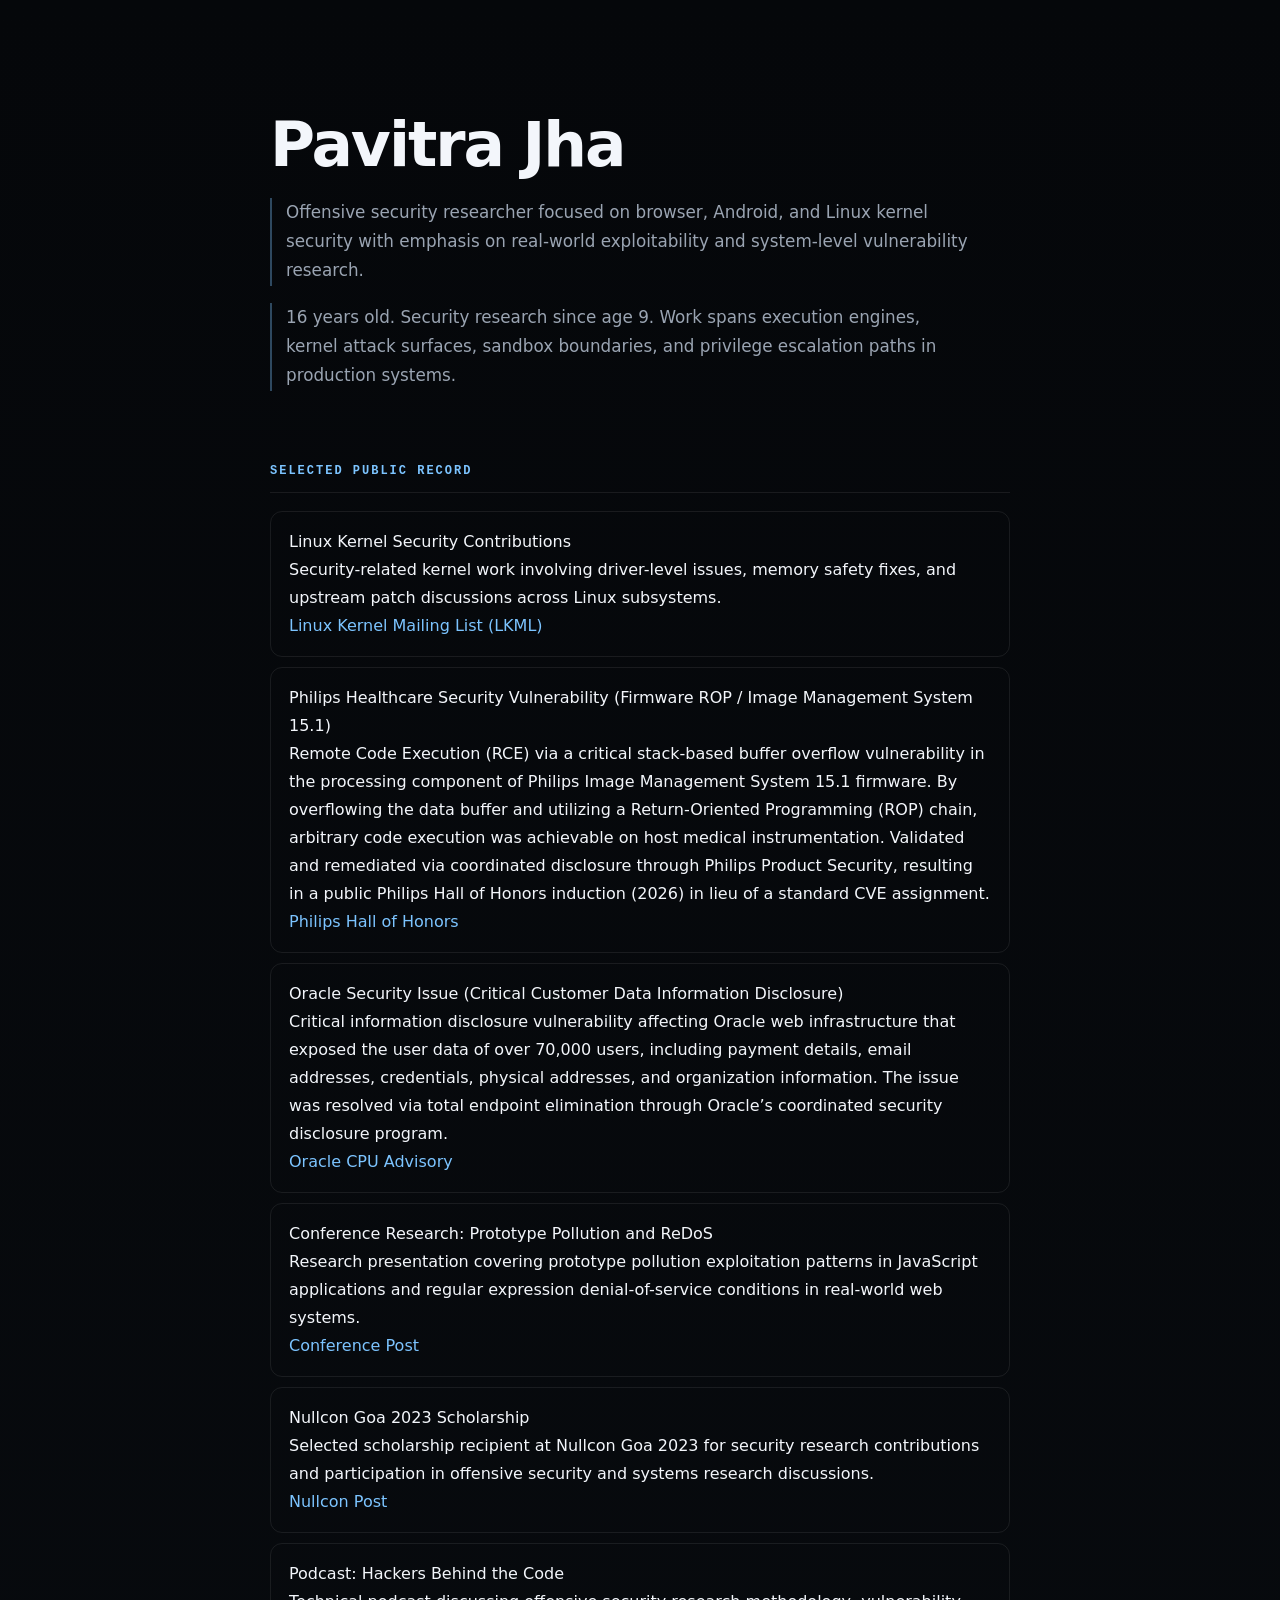
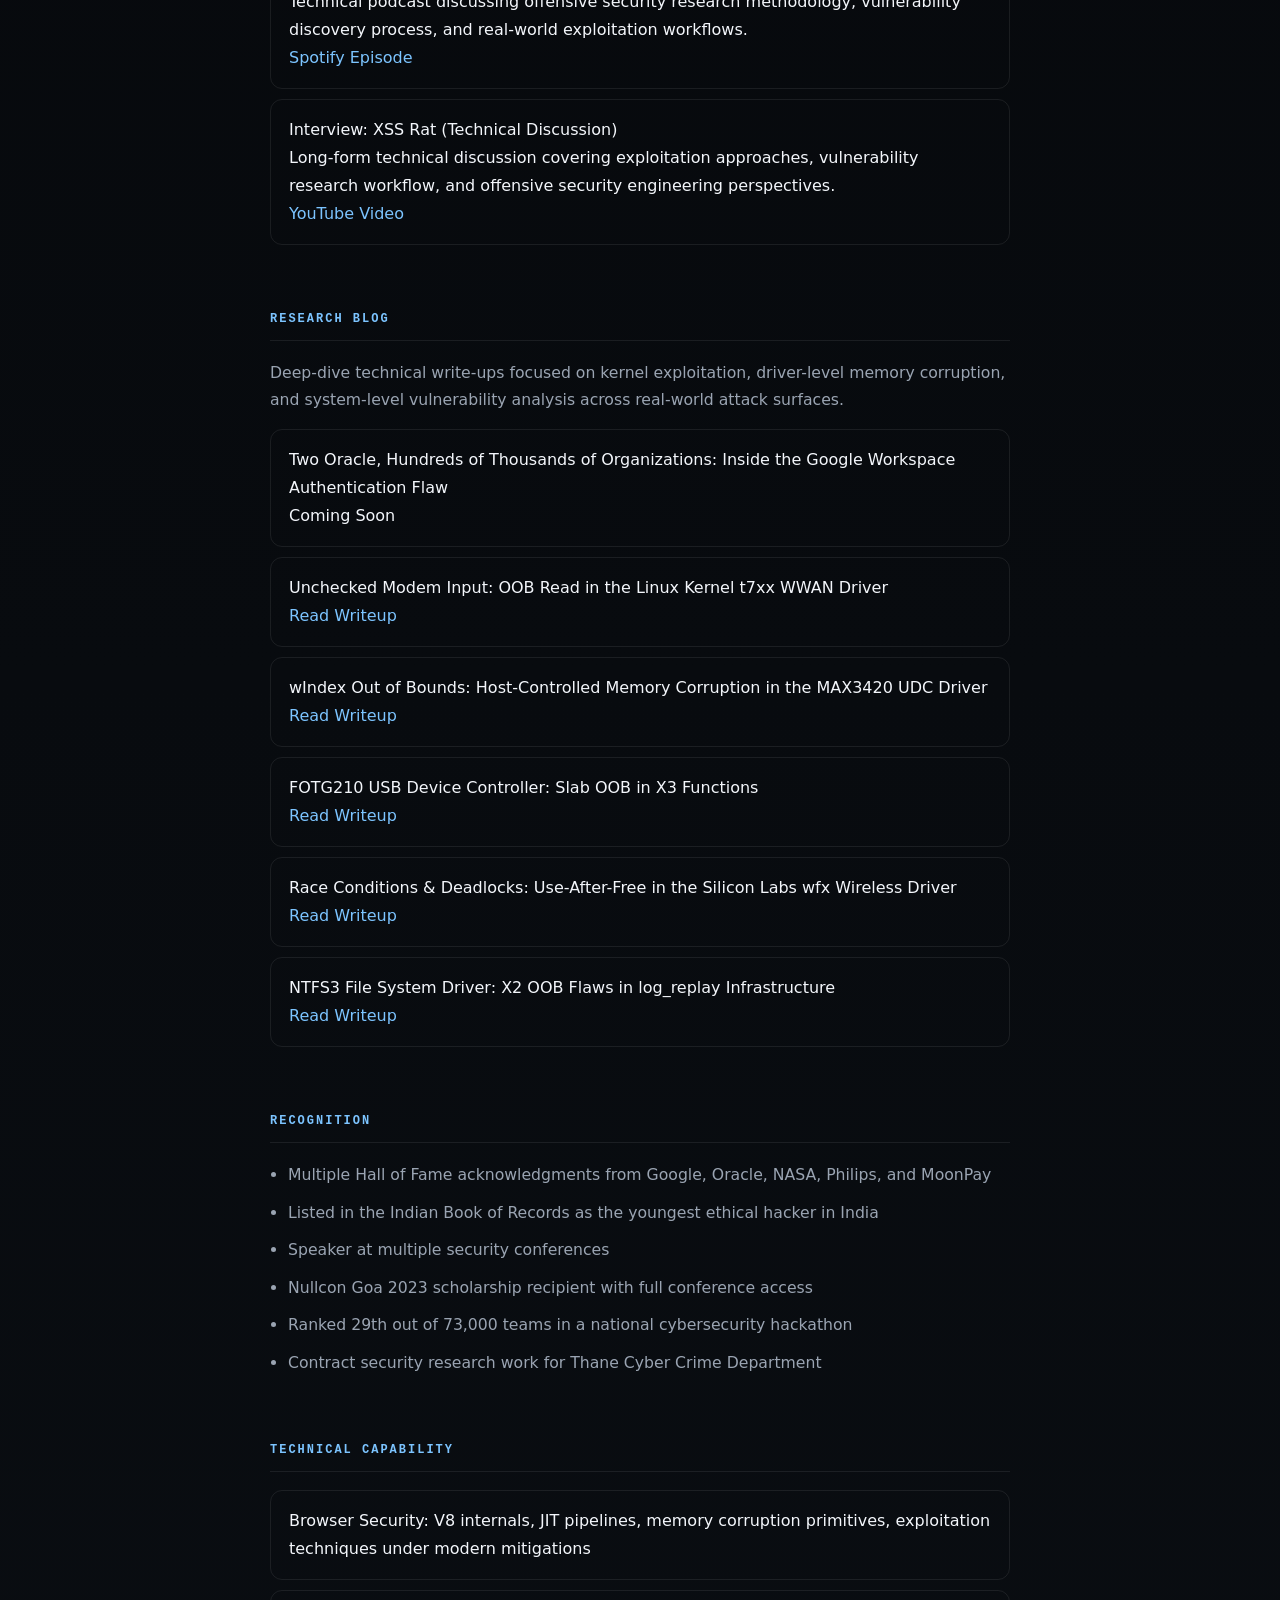
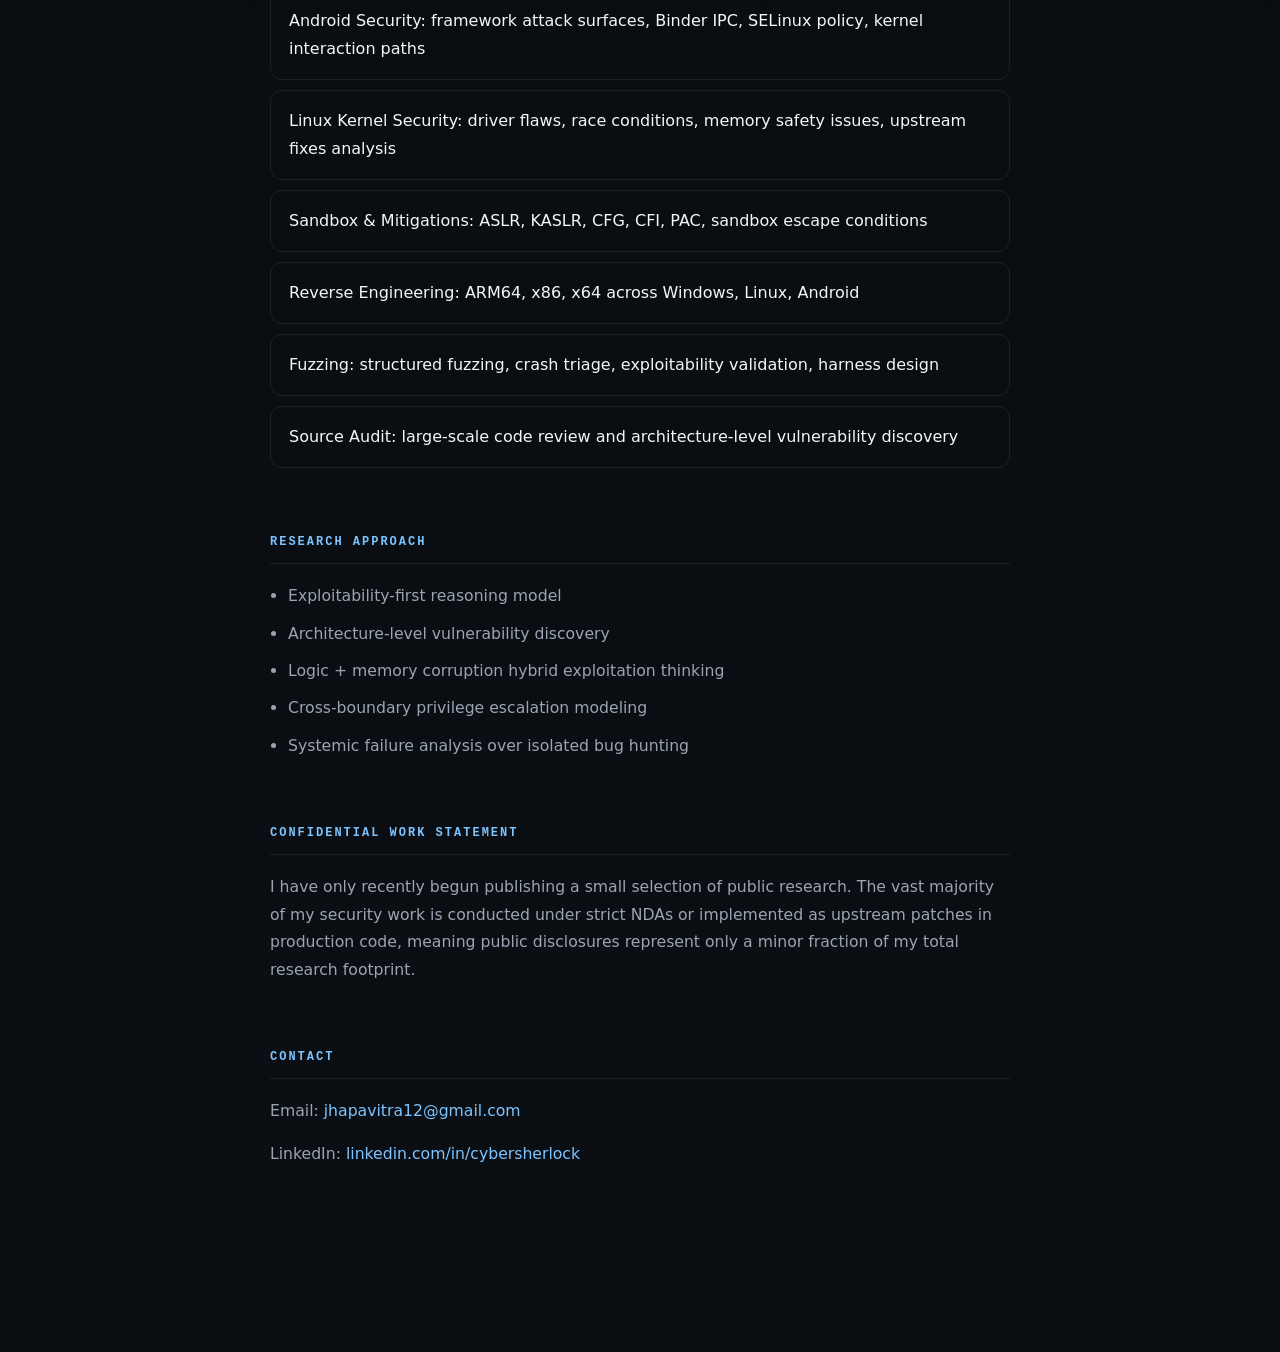
==== commit 09d17666: "Update index.html" ====
--- a/index.html
+++ b/index.html
@@ -5,7 +5,7 @@
 <meta name="viewport" content="width=device-width, initial-scale=1.0" />
 <title>Pavitra Jha</title>
 <link rel="stylesheet" href="style.css" />
-<!-- OpenGraph / LinkedIn / Social Preview -->
+
 <meta property="og:title" content="Pavitra Jha" />
 <meta property="og:description" content="Offensive security researcher focused on browser, Android, and Linux kernel security with emphasis on real-world exploitability and system-level vulnerability research." />
 <meta property="og:type" content="website" />
@@ -19,18 +19,7 @@
 </head>
 
 <body>
-<nav class="topbar">
-  <div class="topbar-inner">
-    <div class="brand">PAVITRA JHA</div>
 
-    <div class="menu">
-      <a href="#capability">Capability</a>
-      <a href="#record">Public Record</a>
-      <a href="#blog">Blog</a>
-      <a href="#contact">Contact</a>
-    </div>
-  </div>
-</nav>
 <div class="container">
 
 <header>
@@ -44,30 +33,9 @@
 </p>
 </header>
 
-<section>
-<h2>Technical Capability</h2>
-
-<div class="card">Browser Security: V8 internals, JIT pipelines, memory corruption primitives, exploitation techniques under modern mitigations</div>
-<div class="card">Android Security: framework attack surfaces, Binder IPC, SELinux policy, kernel interaction paths</div>
-<div class="card">Linux Kernel Security: driver flaws, race conditions, memory safety issues, upstream fixes analysis</div>
-<div class="card">Sandbox & Mitigations: ASLR, KASLR, CFG, CFI, PAC, sandbox escape conditions</div>
-<div class="card">Reverse Engineering: ARM64, x86, x64 across Windows, Linux, Android</div>
-<div class="card">Fuzzing: structured fuzzing, crash triage, exploitability validation, harness design</div>
-<div class="card">Source Audit: large-scale code review and architecture-level vulnerability discovery</div>
-
-</section>
-
-<section>
-<h2>Research Approach</h2>
-<ul>
-<li>Exploitability-first reasoning model</li>
-<li>Architecture-level vulnerability discovery</li>
-<li>Logic + memory corruption hybrid exploitation thinking</li>
-<li>Cross-boundary privilege escalation modeling</li>
-<li>Systemic failure analysis over isolated bug hunting</li>
-</ul>
-</section>
-
+<!-- ===================== -->
+<!-- PUBLIC RECORD FIRST -->
+<!-- ===================== -->
 <section>
 <h2>Selected Public Record</h2>
 
@@ -114,6 +82,10 @@
 </div>
 
 </section>
+
+<!-- ===================== -->
+<!-- BLOG MOVED UP -->
+<!-- ===================== -->
 <section>
 <h2>Research Blog</h2>
 
@@ -152,6 +124,10 @@
 </div>
 
 </section>
+
+<!-- ===================== -->
+<!-- RECOGNITION EARLIER -->
+<!-- ===================== -->
 <section>
 <h2>Recognition</h2>
 
@@ -165,6 +141,34 @@
 </ul>
 
 </section>
+
+<!-- ===================== -->
+<!-- CAPABILITY (DOWNSHIFTED) -->
+<!-- ===================== -->
+<section>
+<h2>Technical Capability</h2>
+
+<div class="card">Browser Security: V8 internals, JIT pipelines, memory corruption primitives, exploitation techniques under modern mitigations</div>
+<div class="card">Android Security: framework attack surfaces, Binder IPC, SELinux policy, kernel interaction paths</div>
+<div class="card">Linux Kernel Security: driver flaws, race conditions, memory safety issues, upstream fixes analysis</div>
+<div class="card">Sandbox & Mitigations: ASLR, KASLR, CFG, CFI, PAC, sandbox escape conditions</div>
+<div class="card">Reverse Engineering: ARM64, x86, x64 across Windows, Linux, Android</div>
+<div class="card">Fuzzing: structured fuzzing, crash triage, exploitability validation, harness design</div>
+<div class="card">Source Audit: large-scale code review and architecture-level vulnerability discovery</div>
+
+</section>
+
+<section>
+<h2>Research Approach</h2>
+<ul>
+<li>Exploitability-first reasoning model</li>
+<li>Architecture-level vulnerability discovery</li>
+<li>Logic + memory corruption hybrid exploitation thinking</li>
+<li>Cross-boundary privilege escalation modeling</li>
+<li>Systemic failure analysis over isolated bug hunting</li>
+</ul>
+</section>
+
 <section>
 <h2>Confidential Work Statement</h2>
 <p>
--- a/style.css
+++ b/style.css
@@ -1,26 +1,21 @@
 :root {
   --bg: #07090c;
-  --bg-secondary: #0d1117;
-
-  --panel: rgba(255,255,255,0.025);
-  --panel-hover: rgba(255,255,255,0.045);
-
+  --panel: rgba(255,255,255,0.03);
+  --panel-hover: rgba(255,255,255,0.05);
   --border: rgba(255,255,255,0.08);
 
   --text: #f3f6fb;
-  --muted: #98a2b3;
-
+  --muted: #9aa4b2;
   --accent: #7cc4ff;
-  --accent-dim: #4b89b6;
+
+  --max-width: 780px;
 
   --mono: "SF Mono","JetBrains Mono","Fira Code",monospace;
   --sans: "Inter",system-ui,sans-serif;
-
-  --max-width: 860px;
-}
-
-/* =========================
-BASE RESET
+}
+
+/* =========================
+BASE
 ========================= */
 
 * {
@@ -33,65 +28,46 @@
 
 body {
   margin: 0;
-  background: linear-gradient(180deg, #05070a 0%, #0a0d12 100%);
+  background: linear-gradient(180deg, #05070a 0%, #0b0f14 100%);
   color: var(--text);
   font-family: var(--sans);
-  line-height: 1.8;
+  line-height: 1.75;
   -webkit-font-smoothing: antialiased;
-  overflow-x: hidden;
-}
-
-/* =========================
-GRID BACKGROUND
-========================= */
-
-body::before {
-  content: "";
-  position: fixed;
-  inset: 0;
-  background-image:
-    linear-gradient(rgba(255,255,255,0.03) 1px, transparent 1px),
-    linear-gradient(90deg, rgba(255,255,255,0.03) 1px, transparent 1px);
-  background-size: 42px 42px;
-  mask-image: linear-gradient(180deg, rgba(0,0,0,0.5), rgba(0,0,0,1));
-  pointer-events: none;
-  opacity: 0.22;
-}
-
-/* =========================
-NOISE
-========================= */
-
-.noise {
-  position: fixed;
-  inset: 0;
-  pointer-events: none;
-  opacity: 0.03;
-  background-image: radial-gradient(#ffffff 0.6px, transparent 0.6px);
-  background-size: 8px 8px;
-}
-
-/* =========================
-TOP NAV (PUBLICATION STYLE)
+}
+
+/* =========================
+CENTERED PUBLICATION LAYOUT
+========================= */
+
+.container {
+  max-width: var(--max-width);
+  margin: 0 auto;
+  padding: 72px 20px 120px;
+}
+
+/* =========================
+TOP NAV (clean editorial bar)
 ========================= */
 
 .topbar {
   position: sticky;
   top: 0;
-  z-index: 999;
-  backdrop-filter: blur(14px);
-  background: rgba(7, 9, 12, 0.7);
+  z-index: 50;
+
+  backdrop-filter: blur(10px);
+  background: rgba(7, 9, 12, 0.75);
+
   border-bottom: 1px solid var(--border);
 }
 
 .topbar-inner {
   max-width: var(--max-width);
   margin: 0 auto;
-  padding: 16px 22px;
+  padding: 14px 20px;
 
   display: flex;
+  align-items: center;
   justify-content: space-between;
-  align-items: center;
 }
 
 .brand {
@@ -104,124 +80,91 @@
 .menu {
   display: flex;
   gap: 18px;
+  flex-wrap: wrap;
 }
 
 .menu a {
-  font-family: var(--mono);
-  font-size: 0.75rem;
+  font-size: 0.8rem;
   color: var(--muted);
   text-decoration: none;
   transition: 0.2s ease;
 }
 
 .menu a:hover {
-  color: white;
-}
-
-/* =========================
-CONTAINER (CENTERED COLUMN)
-========================= */
-
-.container {
-  max-width: var(--max-width);
-  margin: 0 auto;
-  padding: 60px 22px 120px;
-  position: relative;
-  z-index: 2;
-}
-
-/* =========================
-HEADER
+  color: var(--text);
+}
+
+/* =========================
+HEADER (strong but clean)
 ========================= */
 
 header {
-  margin-bottom: 100px;
+  margin-bottom: 70px;
 }
 
 h1 {
-  font-size: clamp(3.2rem, 6vw, 6.5rem);
-  line-height: 0.9;
-  letter-spacing: -4px;
-  font-weight: 800;
-  margin-bottom: 30px;
-  max-width: 760px;
+  font-size: clamp(2.6rem, 4.8vw, 4rem);
+  letter-spacing: -2px;
+  line-height: 1.05;
+  margin-bottom: 20px;
 }
 
 .sub {
-  max-width: 760px;
+  color: var(--muted);
   font-size: 1.05rem;
-  color: var(--muted);
-  margin-bottom: 20px;
-  position: relative;
-  padding-left: 22px;
-}
-
-.sub::before {
-  content: "";
-  position: absolute;
-  left: 0;
-  top: 14px;
-  width: 10px;
-  height: 1px;
-  background: var(--accent-dim);
-}
-
-/* =========================
-SECTIONS
+  max-width: 700px;
+
+  padding-left: 14px;
+  border-left: 2px solid rgba(124, 196, 255, 0.35);
+
+  margin-bottom: 12px;
+}
+
+/* =========================
+SECTION TYPOGRAPHY
 ========================= */
 
 section {
-  margin-bottom: 90px;
-  max-width: var(--max-width);
-  margin-left: auto;
-  margin-right: auto;
+  margin-bottom: 64px;
 }
 
 h2 {
-  display: flex;
-  align-items: center;
-  gap: 14px;
-
   font-family: var(--mono);
-  font-size: 0.8rem;
-  font-weight: 600;
+  font-size: 0.75rem;
   letter-spacing: 2px;
   text-transform: uppercase;
   color: var(--accent);
-  margin-bottom: 28px;
-}
-
+  margin-bottom: 18px;
+}
+
+/* subtle divider rhythm */
 h2::after {
   content: "";
+  display: block;
   height: 1px;
-  flex: 1;
   background: var(--border);
-}
-
-/* =========================
-CARDS (PUBLICATION STYLE)
+  margin-top: 10px;
+}
+
+/* =========================
+CARDS (minimal + refined)
 ========================= */
 
 .card {
-  background: var(--panel);
-  backdrop-filter: blur(10px);
+  background: transparent;
   border: 1px solid var(--border);
-  border-radius: 18px;
-
-  padding: 26px;
-  margin-bottom: 18px;
-
-  transition: transform 0.2s ease, background 0.2s ease, border-color 0.2s ease;
-
-  max-width: 760px;
-  margin-left: auto;
-  margin-right: auto;
+  border-radius: 12px;
+
+  padding: 16px 18px;
+  margin-bottom: 10px;
+
+  transition: all 0.18s ease;
 }
 
 .card:hover {
-  transform: translateY(-3px);
-  background: var(--panel-hover);
-  border-color: rgba(124,196,255,0.18);
+  border-color: rgba(124, 196, 255, 0.35);
+  transform: translateY(-2px);
+  background: rgba(255,255,255,0.02);
 }
 
 /* =========================
@@ -230,15 +173,15 @@
 
 p, li {
   color: var(--muted);
-  font-size: 1rem;
+  font-size: 0.98rem;
 }
 
 ul {
-  padding-left: 20px;
+  padding-left: 18px;
 }
 
 li {
-  margin-bottom: 14px;
+  margin-bottom: 10px;
 }
 
 /* =========================
@@ -248,29 +191,59 @@
 a {
   color: var(--accent);
   text-decoration: none;
+  border-bottom: 1px solid transparent;
   transition: 0.2s ease;
 }
 
 a:hover {
-  opacity: 0.85;
-}
-
-/* =========================
-BLOG INDEX IMPROVEMENT
+  border-bottom: 1px solid rgba(124,196,255,0.5);
+}
+
+/* =========================
+BLOG SECTION → PUBLICATION INDEX FEEL
 ========================= */
 
 #blog .card {
   display: flex;
   flex-direction: column;
-  gap: 10px;
-}
-
-/* =========================
-SCROLLBAR
+  gap: 6px;
+}
+
+#blog .card a {
+  font-size: 0.9rem;
+  opacity: 0.9;
+}
+
+/* =========================
+RESPONSIVE DESIGN
+========================= */
+
+@media (max-width: 768px) {
+  .container {
+    padding: 48px 16px 80px;
+  }
+
+  .topbar-inner {
+    flex-direction: column;
+    align-items: flex-start;
+    gap: 10px;
+  }
+
+  h1 {
+    font-size: 2.4rem;
+  }
+
+  .menu {
+    gap: 12px;
+  }
+}
+
+/* =========================
+SCROLLBAR (subtle)
 ========================= */
 
 ::-webkit-scrollbar {
-  width: 10px;
+  width: 8px;
 }
 
 ::-webkit-scrollbar-thumb {
@@ -279,55 +252,5 @@
 }
 
 ::-webkit-scrollbar-track {
-  background: #090c11;
-}
-
-/* =========================
-SELECTION
-========================= */
-
-::selection {
-  background: var(--accent);
-  color: black;
-}
-
-/* =========================
-MOBILE RESPONSIVENESS
-========================= */
-
-@media (max-width: 900px) {
-  h1 {
-    font-size: 3.5rem;
-    line-height: 0.95;
-  }
-}
-
-@media (max-width: 640px) {
-  .container {
-    padding: 40px 16px 90px;
-  }
-
-  .topbar-inner {
-    flex-direction: column;
-    gap: 10px;
-  }
-
-  .menu {
-    flex-wrap: wrap;
-    justify-content: center;
-  }
-
-  h1 {
-    font-size: 2.8rem;
-    letter-spacing: -2px;
-  }
-
-  .sub {
-    font-size: 1rem;
-    padding-left: 18px;
-  }
-
-  .card {
-    padding: 20px;
-  }
-}
+  background: transparent;
+}
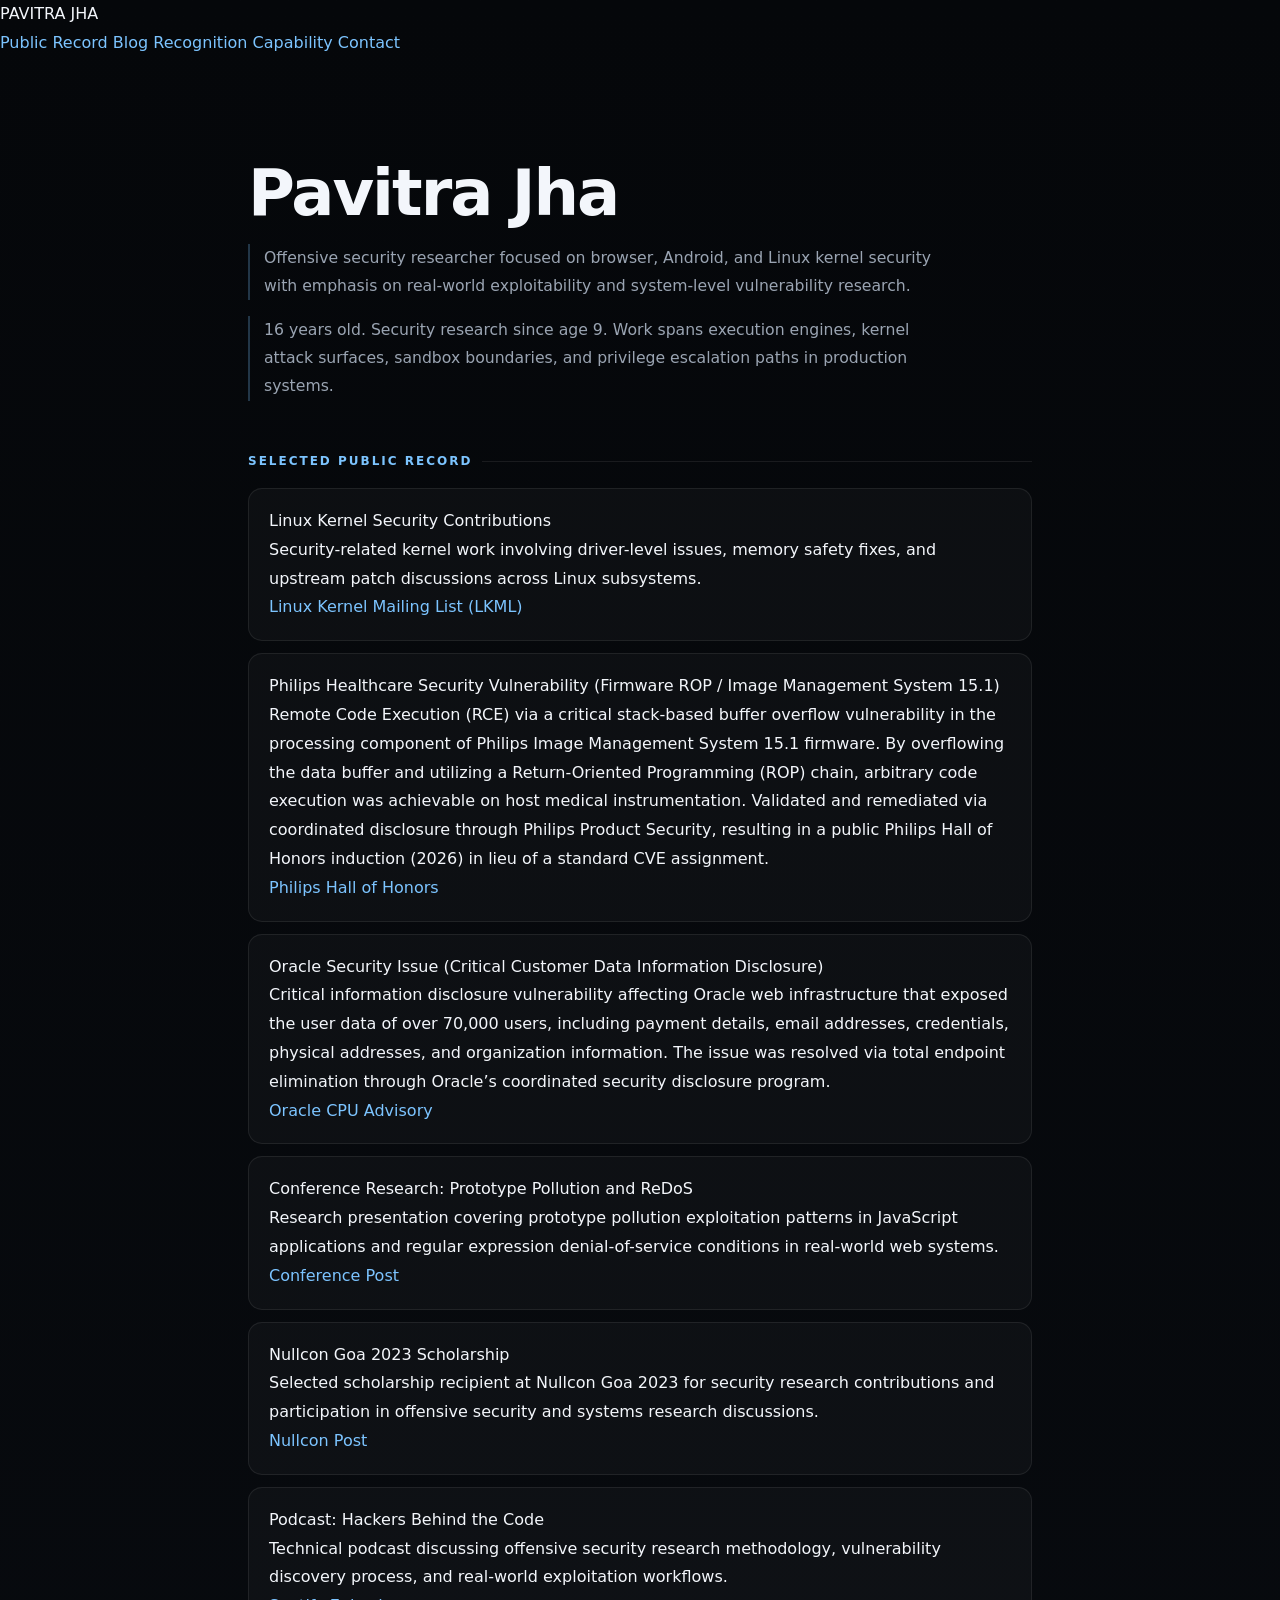
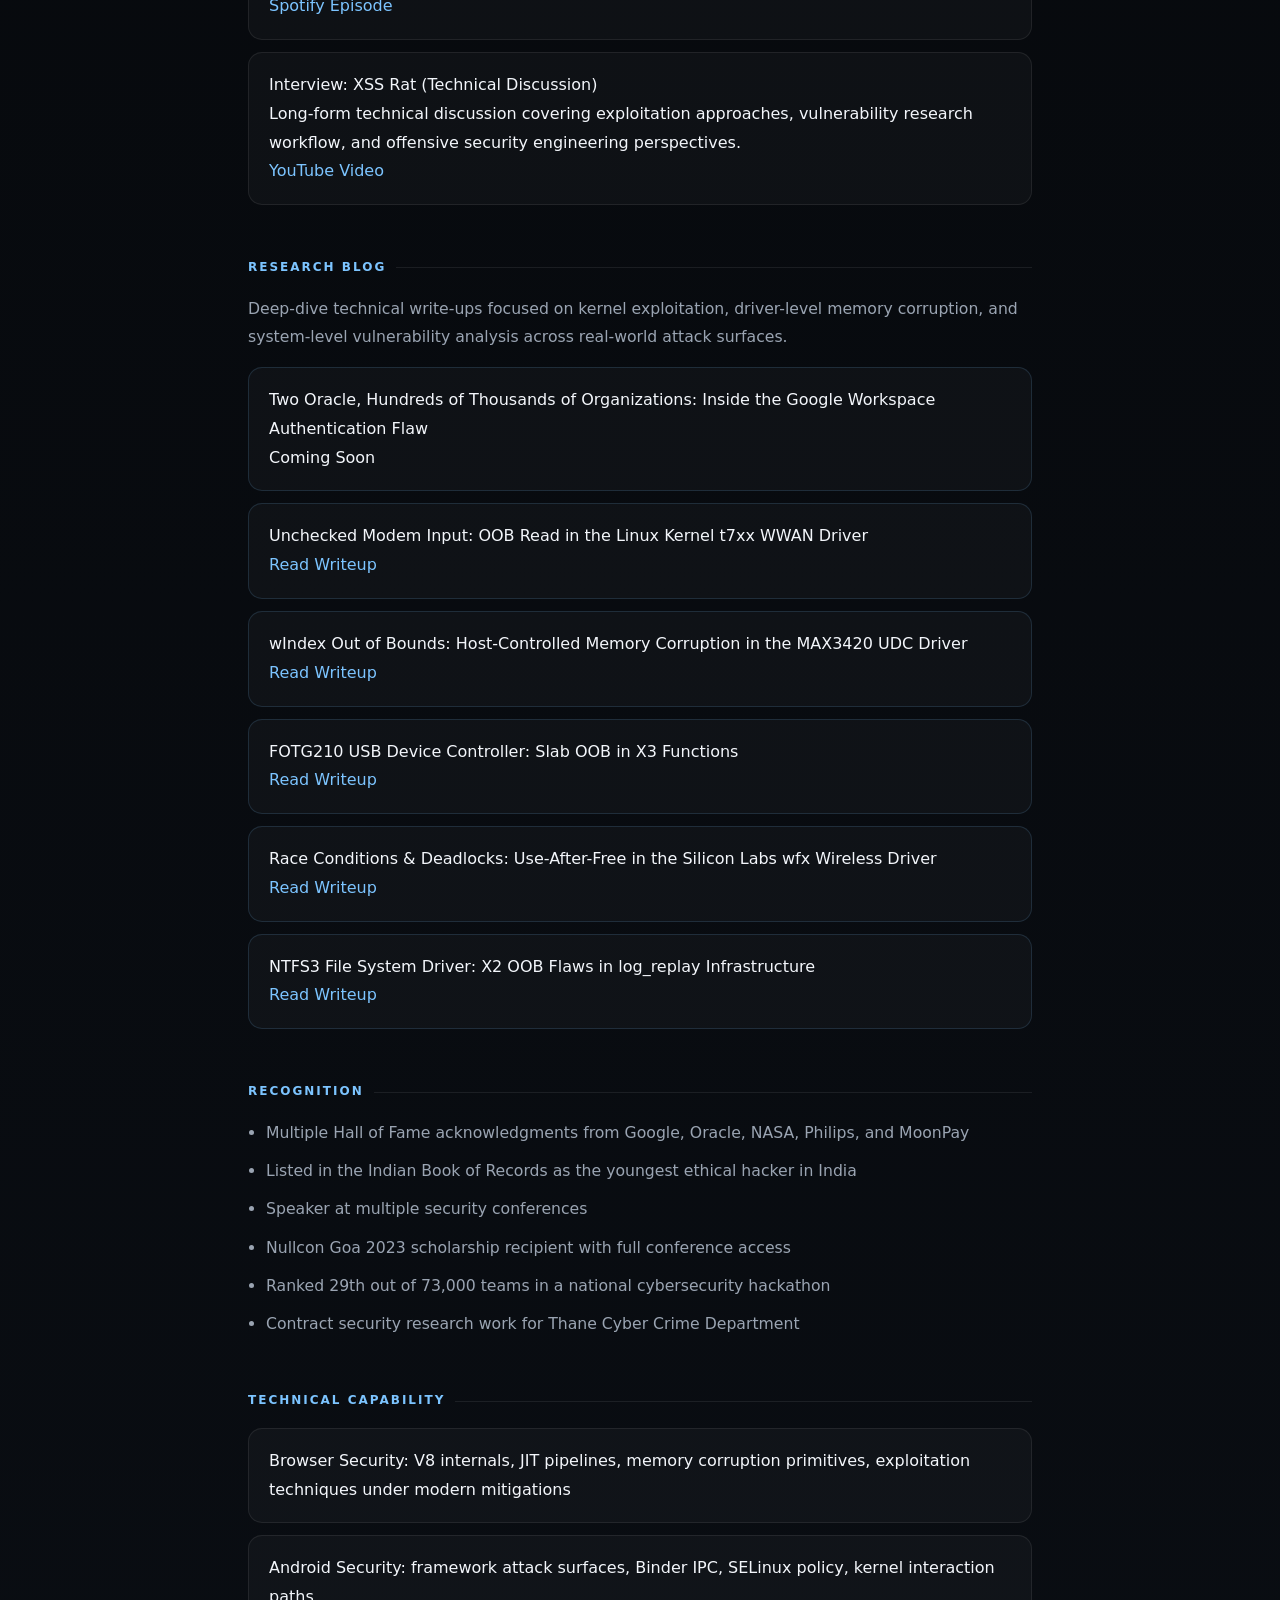
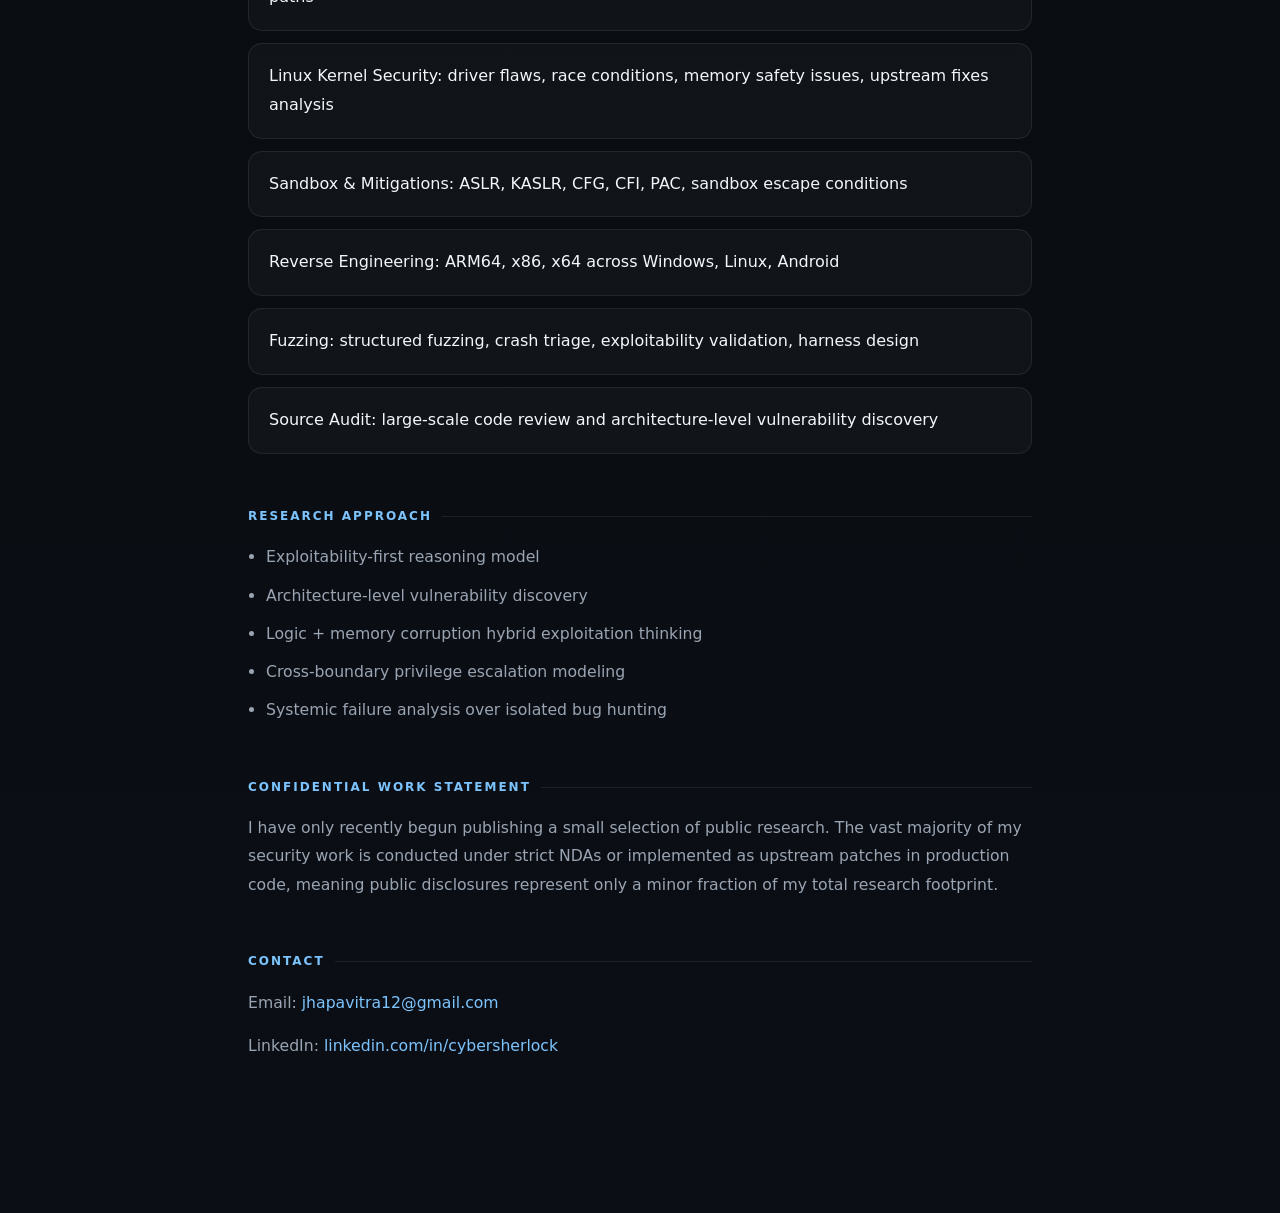
==== commit a2e1ae74: "Update index.html" ====
--- a/index.html
+++ b/index.html
@@ -19,7 +19,21 @@
 </head>
 
 <body>
-
+<body>
+
+<nav class="nav">
+  <div class="nav-inner">
+    <div class="brand">PAVITRA JHA</div>
+
+    <div class="links">
+      <a href="#public-record">Public Record</a>
+      <a href="#blog">Blog</a>
+      <a href="#recognition">Recognition</a>
+      <a href="#capability">Capability</a>
+      <a href="#contact">Contact</a>
+    </div>
+  </div>
+</nav>
 <div class="container">
 
 <header>
--- a/style.css
+++ b/style.css
@@ -1,175 +1,117 @@
 :root {
   --bg: #07090c;
   --panel: rgba(255,255,255,0.03);
-  --panel-hover: rgba(255,255,255,0.05);
+  --panel-hover: rgba(255,255,255,0.06);
   --border: rgba(255,255,255,0.08);
 
   --text: #f3f6fb;
   --muted: #9aa4b2;
+
   --accent: #7cc4ff;
 
-  --max-width: 780px;
-
-  --mono: "SF Mono","JetBrains Mono","Fira Code",monospace;
-  --sans: "Inter",system-ui,sans-serif;
+  --max: 820px;
 }
-
-/* =========================
-BASE
-========================= */
 
 * {
   box-sizing: border-box;
 }
 
-html {
-  scroll-behavior: smooth;
+body {
+  margin: 0;
+  background: linear-gradient(180deg, #05070a, #0b0f15);
+  color: var(--text);
+  font-family: Inter, system-ui, sans-serif;
+  line-height: 1.8;
 }
 
-body {
-  margin: 0;
-  background: linear-gradient(180deg, #05070a 0%, #0b0f14 100%);
-  color: var(--text);
-  font-family: var(--sans);
-  line-height: 1.75;
-  -webkit-font-smoothing: antialiased;
+/* centered reading column (key fix) */
+.container {
+  max-width: var(--max);
+  margin: 0 auto;
+  padding: 60px 18px 100px;
 }
 
-/* =========================
-CENTERED PUBLICATION LAYOUT
-========================= */
-
-.container {
-  max-width: var(--max-width);
-  margin: 0 auto;
-  padding: 72px 20px 120px;
+/* subtle grid */
+body::before {
+  content: "";
+  position: fixed;
+  inset: 0;
+  background-image:
+    linear-gradient(rgba(255,255,255,0.03) 1px, transparent 1px),
+    linear-gradient(90deg, rgba(255,255,255,0.03) 1px, transparent 1px);
+  background-size: 48px 48px;
+  opacity: 0.15;
+  pointer-events: none;
 }
 
-/* =========================
-TOP NAV (clean editorial bar)
-========================= */
-
-.topbar {
-  position: sticky;
-  top: 0;
-  z-index: 50;
-
-  backdrop-filter: blur(10px);
-  background: rgba(7, 9, 12, 0.75);
-
-  border-bottom: 1px solid var(--border);
-}
-
-.topbar-inner {
-  max-width: var(--max-width);
-  margin: 0 auto;
-  padding: 14px 20px;
-
-  display: flex;
-  align-items: center;
-  justify-content: space-between;
-}
-
-.brand {
-  font-family: var(--mono);
-  font-size: 0.75rem;
-  letter-spacing: 3px;
-  color: var(--accent);
-}
-
-.menu {
-  display: flex;
-  gap: 18px;
-  flex-wrap: wrap;
-}
-
-.menu a {
-  font-size: 0.8rem;
-  color: var(--muted);
-  text-decoration: none;
-  transition: 0.2s ease;
-}
-
-.menu a:hover {
-  color: var(--text);
-}
-
-/* =========================
-HEADER (strong but clean)
-========================= */
+/* ---------------- HEADER ---------------- */
 
 header {
-  margin-bottom: 70px;
+  margin-bottom: 50px;
 }
 
 h1 {
-  font-size: clamp(2.6rem, 4.8vw, 4rem);
+  font-size: clamp(2.6rem, 5vw, 4rem);
   letter-spacing: -2px;
   line-height: 1.05;
-  margin-bottom: 20px;
+  margin-bottom: 16px;
 }
 
 .sub {
   color: var(--muted);
-  font-size: 1.05rem;
-  max-width: 700px;
-
+  border-left: 2px solid rgba(124,196,255,0.25);
   padding-left: 14px;
-  border-left: 2px solid rgba(124, 196, 255, 0.35);
-
   margin-bottom: 12px;
+  max-width: 70ch;
 }
 
-/* =========================
-SECTION TYPOGRAPHY
-========================= */
+/* ---------------- SECTIONS ---------------- */
 
 section {
-  margin-bottom: 64px;
+  margin-bottom: 52px;
 }
 
 h2 {
-  font-family: var(--mono);
   font-size: 0.75rem;
+  text-transform: uppercase;
   letter-spacing: 2px;
-  text-transform: uppercase;
   color: var(--accent);
-  margin-bottom: 18px;
+  display: flex;
+  gap: 10px;
+  align-items: center;
+  margin-bottom: 16px;
 }
 
-/* subtle divider rhythm */
 h2::after {
   content: "";
-  display: block;
   height: 1px;
+  flex: 1;
   background: var(--border);
-  margin-top: 10px;
 }
 
-/* =========================
-CARDS (minimal + refined)
-========================= */
+/* ---------------- CARDS ---------------- */
 
 .card {
-  background: transparent;
+  background: var(--panel);
   border: 1px solid var(--border);
-  border-radius: 12px;
-
-  padding: 16px 18px;
-  margin-bottom: 10px;
-
-  transition: all 0.18s ease;
+  border-radius: 14px;
+  padding: 18px 20px;
+  margin-bottom: 12px;
+  transition: 0.2s ease;
 }
 
 .card:hover {
-  border-color: rgba(124, 196, 255, 0.35);
   transform: translateY(-2px);
-  background: rgba(255,255,255,0.02);
+  background: var(--panel-hover);
 }
 
-/* =========================
-TEXT
-========================= */
+/* ---------------- BLOG EMPHASIS ---------------- */
+
+section:nth-of-type(2) .card {
+  border-color: rgba(124,196,255,0.15);
+}
+
+/* ---------------- TEXT ---------------- */
 
 p, li {
   color: var(--muted);
@@ -184,73 +126,13 @@
   margin-bottom: 10px;
 }
 
-/* =========================
-LINKS
-========================= */
+/* ---------------- LINKS ---------------- */
 
 a {
   color: var(--accent);
   text-decoration: none;
-  border-bottom: 1px solid transparent;
-  transition: 0.2s ease;
 }
 
 a:hover {
-  border-bottom: 1px solid rgba(124,196,255,0.5);
+  opacity: 0.85;
 }
-
-/* =========================
-BLOG SECTION → PUBLICATION INDEX FEEL
-========================= */
-
-#blog .card {
-  display: flex;
-  flex-direction: column;
-  gap: 6px;
-}
-
-#blog .card a {
-  font-size: 0.9rem;
-  opacity: 0.9;
-}
-
-/* =========================
-RESPONSIVE DESIGN
-========================= */
-
-@media (max-width: 768px) {
-  .container {
-    padding: 48px 16px 80px;
-  }
-
-  .topbar-inner {
-    flex-direction: column;
-    align-items: flex-start;
-    gap: 10px;
-  }
-
-  h1 {
-    font-size: 2.4rem;
-  }
-
-  .menu {
-    gap: 12px;
-  }
-}
-
-/* =========================
-SCROLLBAR (subtle)
-========================= */
-
-::-webkit-scrollbar {
-  width: 8px;
-}
-
-::-webkit-scrollbar-thumb {
-  background: #1c2430;
-  border-radius: 999px;
-}
-
-::-webkit-scrollbar-track {
-  background: transparent;
-}
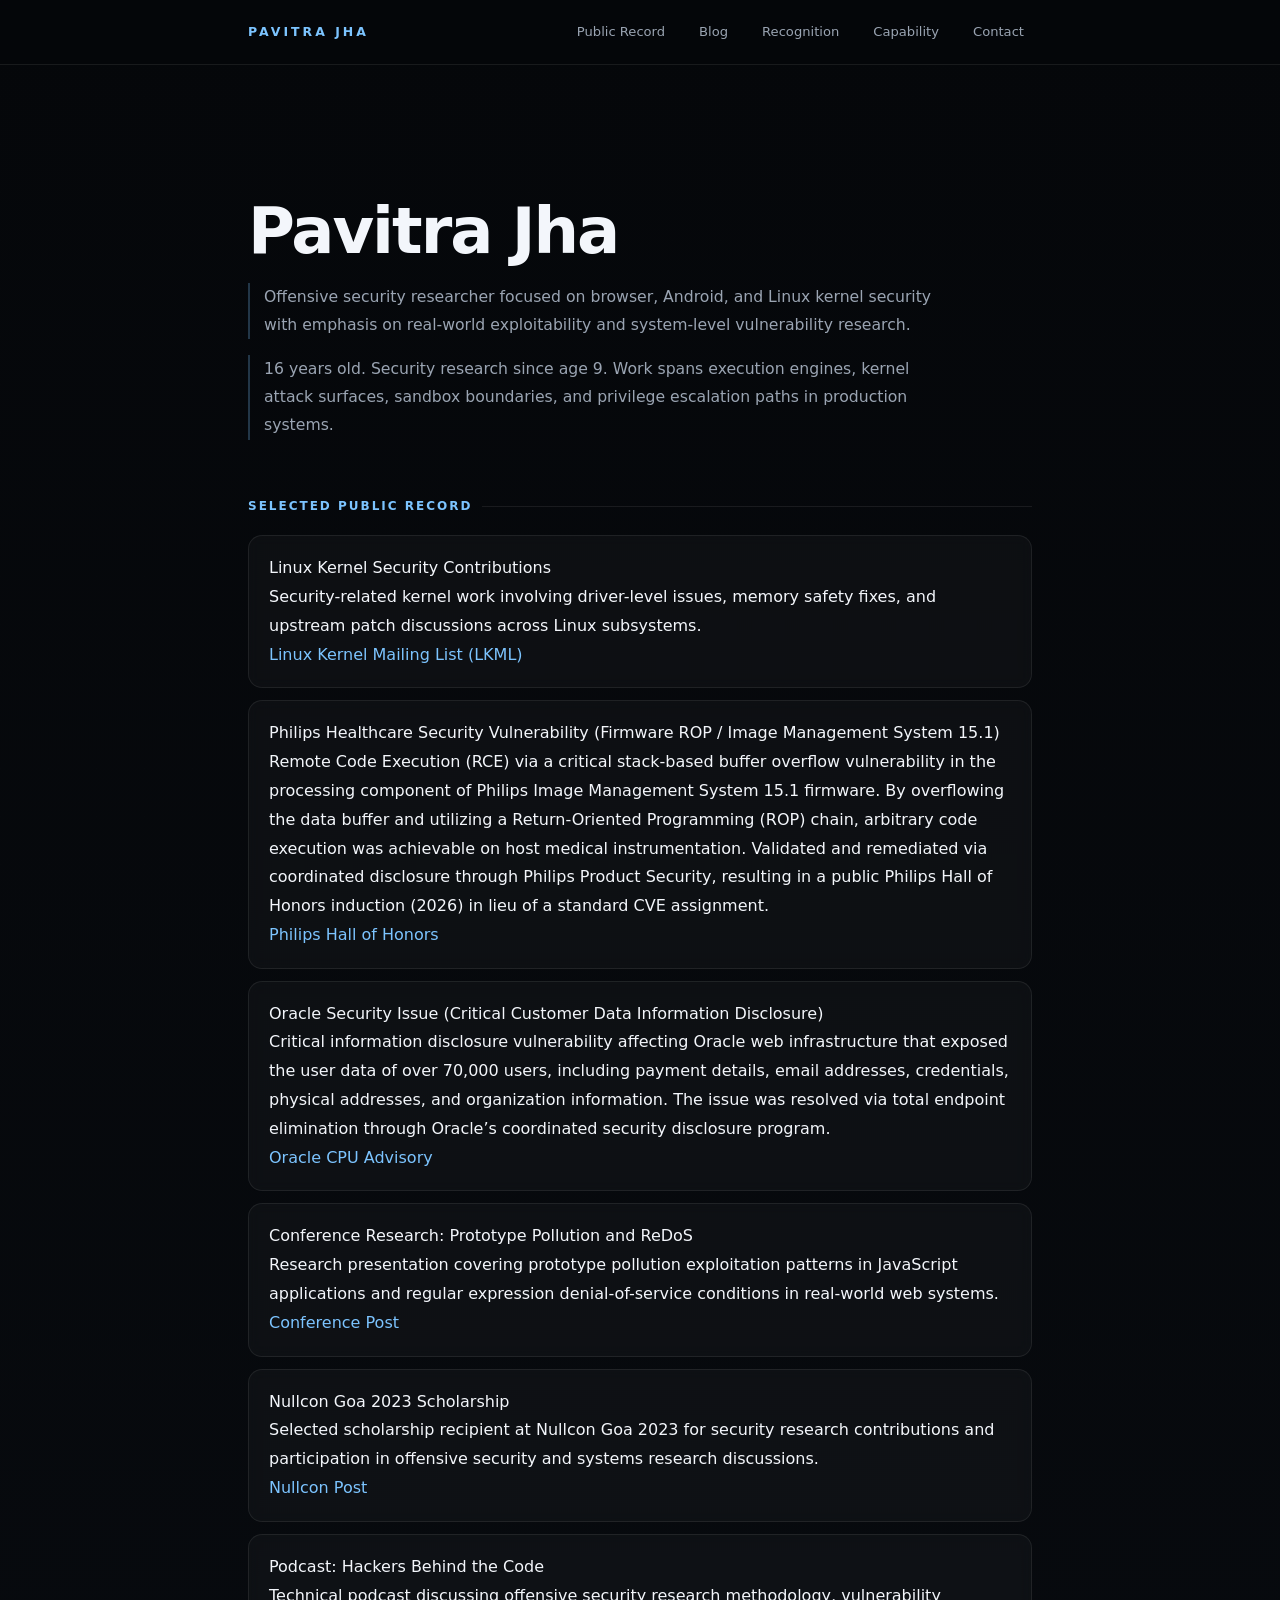
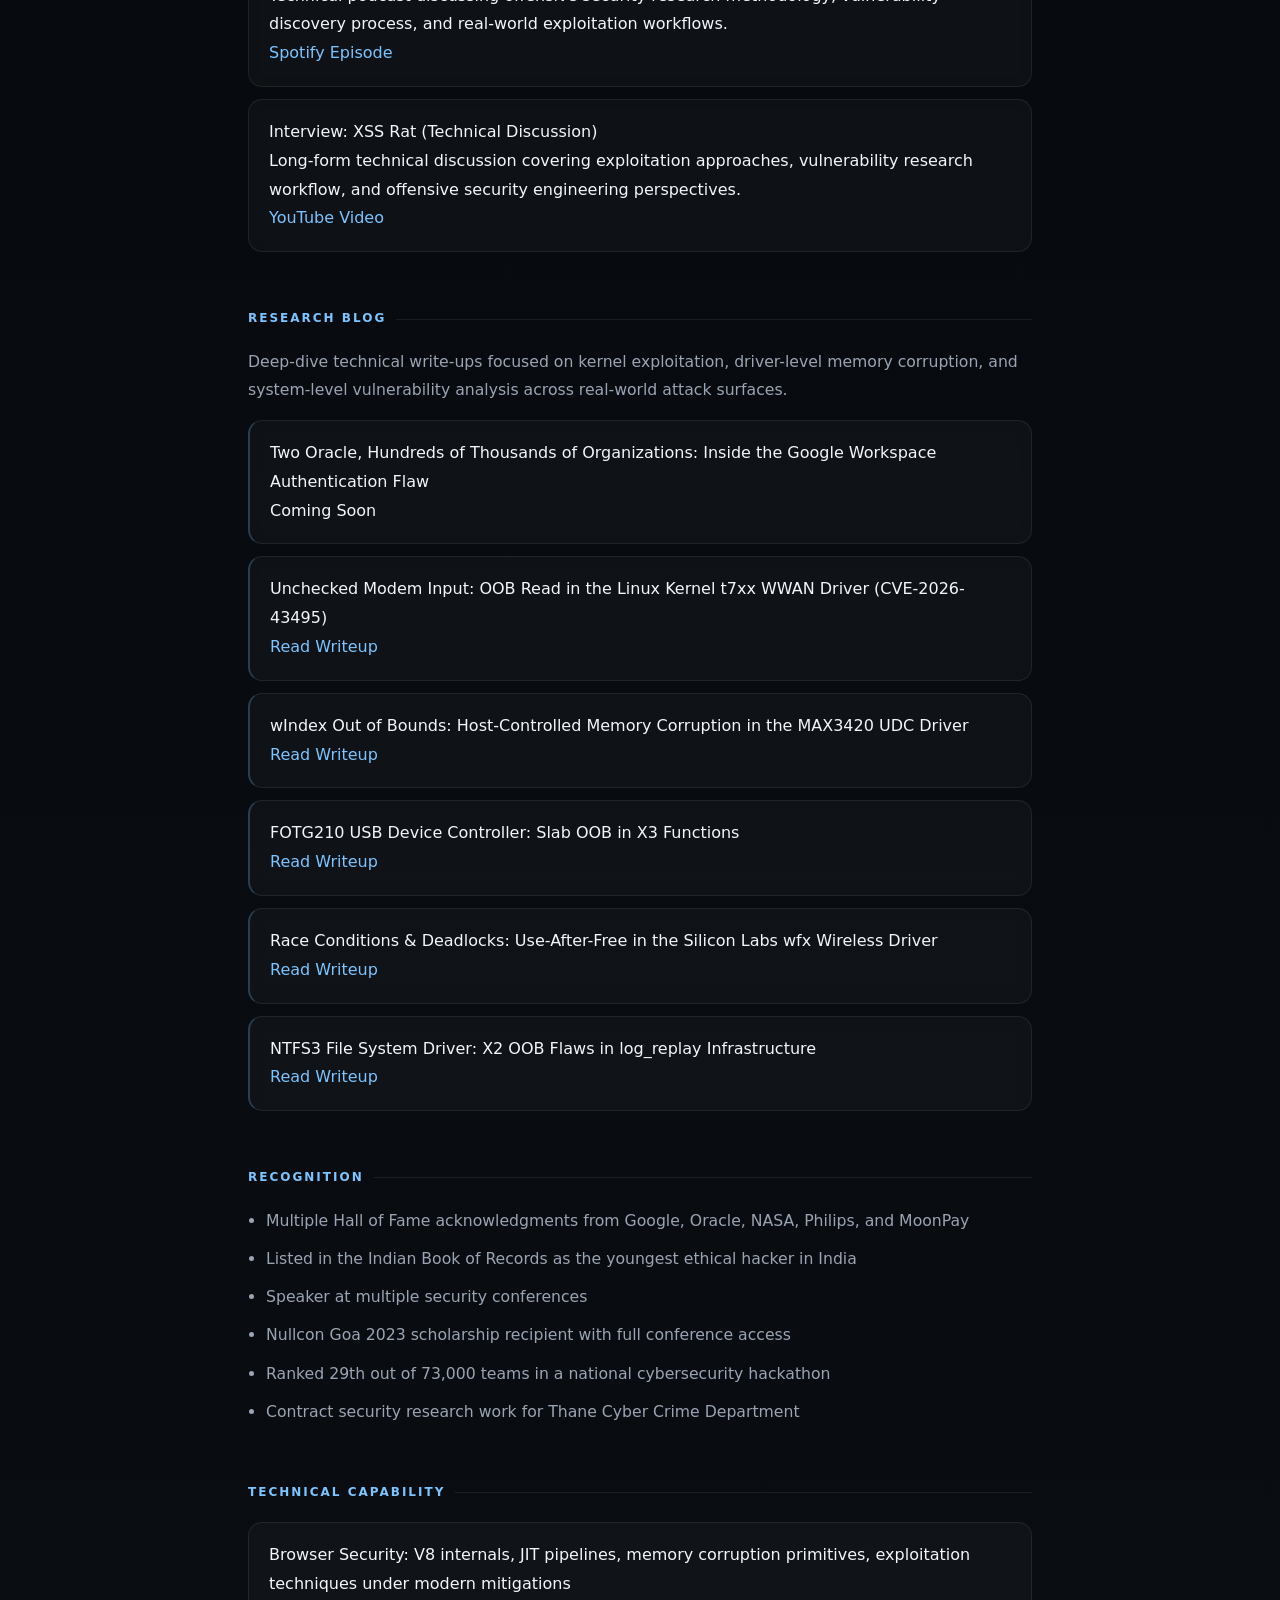
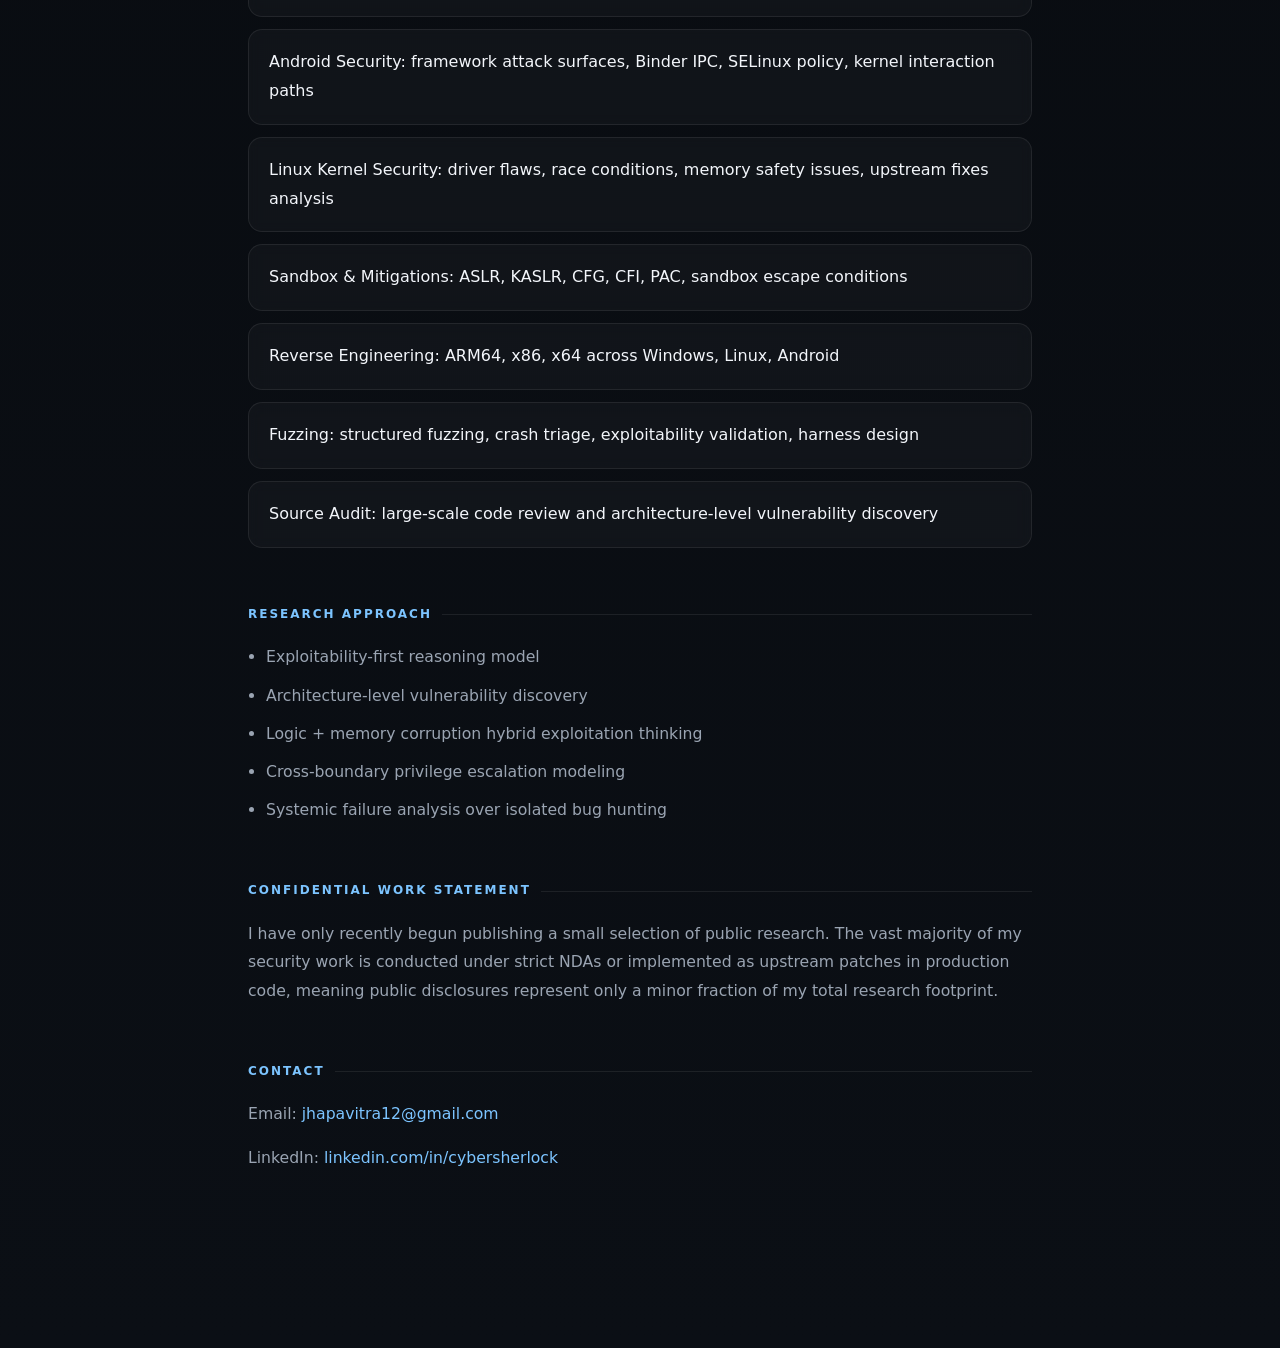
==== commit ecb7d33c: "Update index.html" ====
--- a/index.html
+++ b/index.html
@@ -21,19 +21,26 @@
 <body>
 <body>
 
-<nav class="nav">
-  <div class="nav-inner">
-    <div class="brand">PAVITRA JHA</div>
-
-    <div class="links">
+<body>
+
+<nav class="navbar">
+  <div class="navbar-inner">
+    
+    <div class="brand">
+      PAVITRA JHA
+    </div>
+
+    <div class="nav-links">
       <a href="#public-record">Public Record</a>
       <a href="#blog">Blog</a>
       <a href="#recognition">Recognition</a>
       <a href="#capability">Capability</a>
       <a href="#contact">Contact</a>
     </div>
+
   </div>
 </nav>
+
 <div class="container">
 
 <header>
@@ -50,7 +57,7 @@
 <!-- ===================== -->
 <!-- PUBLIC RECORD FIRST -->
 <!-- ===================== -->
-<section>
+<section id="public-record">
 <h2>Selected Public Record</h2>
 
 <div class="card">
@@ -100,7 +107,7 @@
 <!-- ===================== -->
 <!-- BLOG MOVED UP -->
 <!-- ===================== -->
-<section>
+<section id="blog">
 <h2>Research Blog</h2>
 
 <p>
@@ -113,7 +120,7 @@
 </div>
 
 <div class="card">
-Unchecked Modem Input: OOB Read in the Linux Kernel t7xx WWAN Driver<br>
+Unchecked Modem Input: OOB Read in the Linux Kernel t7xx WWAN Driver (CVE-2026-43495)<br>
 <a href="blog/t7xx-oob-writeup.html">Read Writeup</a>
 </div>
 
@@ -142,7 +149,7 @@
 <!-- ===================== -->
 <!-- RECOGNITION EARLIER -->
 <!-- ===================== -->
-<section>
+<section id="recognition">
 <h2>Recognition</h2>
 
 <ul>
@@ -159,7 +166,7 @@
 <!-- ===================== -->
 <!-- CAPABILITY (DOWNSHIFTED) -->
 <!-- ===================== -->
-<section>
+<section id="capability">
 <h2>Technical Capability</h2>
 
 <div class="card">Browser Security: V8 internals, JIT pipelines, memory corruption primitives, exploitation techniques under modern mitigations</div>
@@ -192,7 +199,7 @@
 </p>
 </section>
 
-<section>
+<section id="contact">
 <h2>Contact</h2>
 <p>Email: <a href="mailto:jhapavitra12@gmail.com">jhapavitra12@gmail.com</a></p>
 <p>LinkedIn: <a href="https://linkedin.com/in/cybersherlock">linkedin.com/in/cybersherlock</a></p>
--- a/style.css
+++ b/style.css
@@ -14,6 +14,11 @@
 
 * {
   box-sizing: border-box;
+}
+
+html {
+  scroll-behavior: smooth;
+  scroll-padding-top: 90px;
 }
 
 body {
@@ -22,13 +27,6 @@
   color: var(--text);
   font-family: Inter, system-ui, sans-serif;
   line-height: 1.8;
-}
-
-/* centered reading column (key fix) */
-.container {
-  max-width: var(--max);
-  margin: 0 auto;
-  padding: 60px 18px 100px;
 }
 
 /* subtle grid */
@@ -40,21 +38,89 @@
     linear-gradient(rgba(255,255,255,0.03) 1px, transparent 1px),
     linear-gradient(90deg, rgba(255,255,255,0.03) 1px, transparent 1px);
   background-size: 48px 48px;
-  opacity: 0.15;
+  opacity: 0.12;
   pointer-events: none;
 }
 
-/* ---------------- HEADER ---------------- */
+/* =========================
+CENTERED COLUMN SYSTEM
+========================= */
+
+.container {
+  max-width: var(--max);
+  margin: 0 auto;
+  padding: 90px 18px 120px;
+}
+
+/* =========================
+NAVBAR (STICKY PROPER UI)
+========================= */
+
+.navbar {
+  position: sticky;
+  top: 0;
+  z-index: 999;
+
+  width: 100%;
+  background: rgba(5, 7, 10, 0.72);
+  backdrop-filter: blur(16px);
+
+  border-bottom: 1px solid var(--border);
+}
+
+.navbar-inner {
+  max-width: var(--max);
+  margin: 0 auto;
+
+  padding: 14px 18px;
+
+  display: flex;
+  justify-content: space-between;
+  align-items: center;
+}
+
+.brand {
+  font-size: 0.78rem;
+  letter-spacing: 3px;
+  font-weight: 600;
+  color: var(--accent);
+}
+
+.nav-links {
+  display: flex;
+  gap: 18px;
+  flex-wrap: wrap;
+}
+
+.nav-links a {
+  font-size: 0.82rem;
+  color: var(--muted);
+  text-decoration: none;
+
+  padding: 6px 8px;
+  border-radius: 6px;
+
+  transition: 0.2s ease;
+}
+
+.nav-links a:hover {
+  color: var(--text);
+  background: rgba(255,255,255,0.05);
+}
+
+/* =========================
+HEADER (HIGH IMPACT ENTRY)
+========================= */
 
 header {
-  margin-bottom: 50px;
+  margin-bottom: 56px;
 }
 
 h1 {
-  font-size: clamp(2.6rem, 5vw, 4rem);
+  font-size: clamp(2.8rem, 5vw, 4rem);
   letter-spacing: -2px;
   line-height: 1.05;
-  margin-bottom: 16px;
+  margin-bottom: 18px;
 }
 
 .sub {
@@ -65,10 +131,12 @@
   max-width: 70ch;
 }
 
-/* ---------------- SECTIONS ---------------- */
+/* =========================
+SECTION SYSTEM (RHYTHM FIX)
+========================= */
 
 section {
-  margin-bottom: 52px;
+  margin-bottom: 56px;
 }
 
 h2 {
@@ -76,10 +144,12 @@
   text-transform: uppercase;
   letter-spacing: 2px;
   color: var(--accent);
+
   display: flex;
+  align-items: center;
   gap: 10px;
-  align-items: center;
-  margin-bottom: 16px;
+
+  margin-bottom: 18px;
 }
 
 h2::after {
@@ -89,29 +159,39 @@
   background: var(--border);
 }
 
-/* ---------------- CARDS ---------------- */
+/* =========================
+CARD SYSTEM (PUBLICATION FEEL)
+========================= */
 
 .card {
   background: var(--panel);
   border: 1px solid var(--border);
   border-radius: 14px;
+
   padding: 18px 20px;
   margin-bottom: 12px;
-  transition: 0.2s ease;
+
+  transition: 0.18s ease;
+
+  /* subtle professional polish */
+  backdrop-filter: blur(6px);
 }
 
 .card:hover {
   transform: translateY(-2px);
   background: var(--panel-hover);
-}
-
-/* ---------------- BLOG EMPHASIS ---------------- */
-
-section:nth-of-type(2) .card {
-  border-color: rgba(124,196,255,0.15);
-}
-
-/* ---------------- TEXT ---------------- */
+  border-color: rgba(124,196,255,0.18);
+}
+
+/* make “blog/public record feel more index-like” */
+#blog .card,
+#record .card {
+  border-left: 2px solid rgba(124,196,255,0.25);
+}
+
+/* =========================
+TEXT
+========================= */
 
 p, li {
   color: var(--muted);
@@ -126,7 +206,9 @@
   margin-bottom: 10px;
 }
 
-/* ---------------- LINKS ---------------- */
+/* =========================
+LINKS
+========================= */
 
 a {
   color: var(--accent);
@@ -136,3 +218,23 @@
 a:hover {
   opacity: 0.85;
 }
+
+/* =========================
+RESPONSIVE TUNING
+========================= */
+
+@media (max-width: 720px) {
+  .navbar-inner {
+    flex-direction: column;
+    align-items: flex-start;
+    gap: 10px;
+  }
+
+  h1 {
+    font-size: 2.6rem;
+  }
+
+  .container {
+    padding: 70px 16px 100px;
+  }
+}
